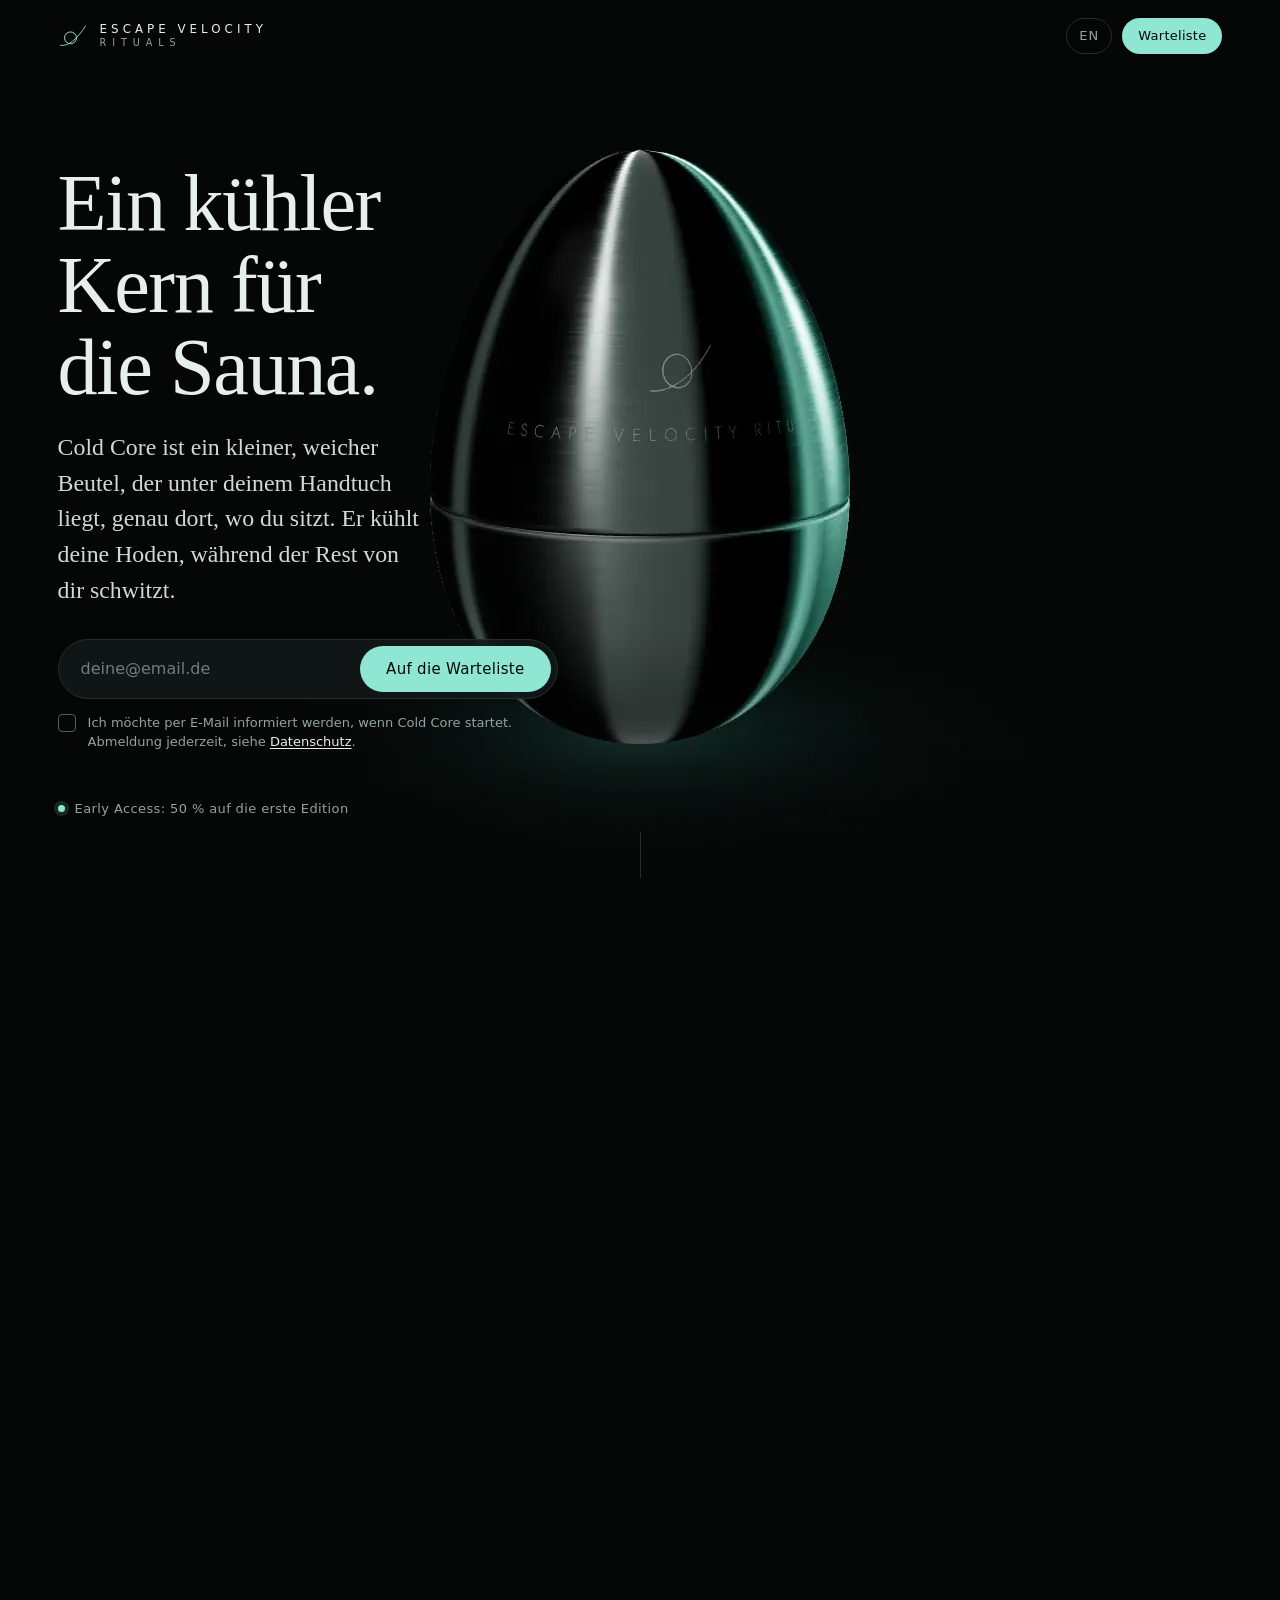
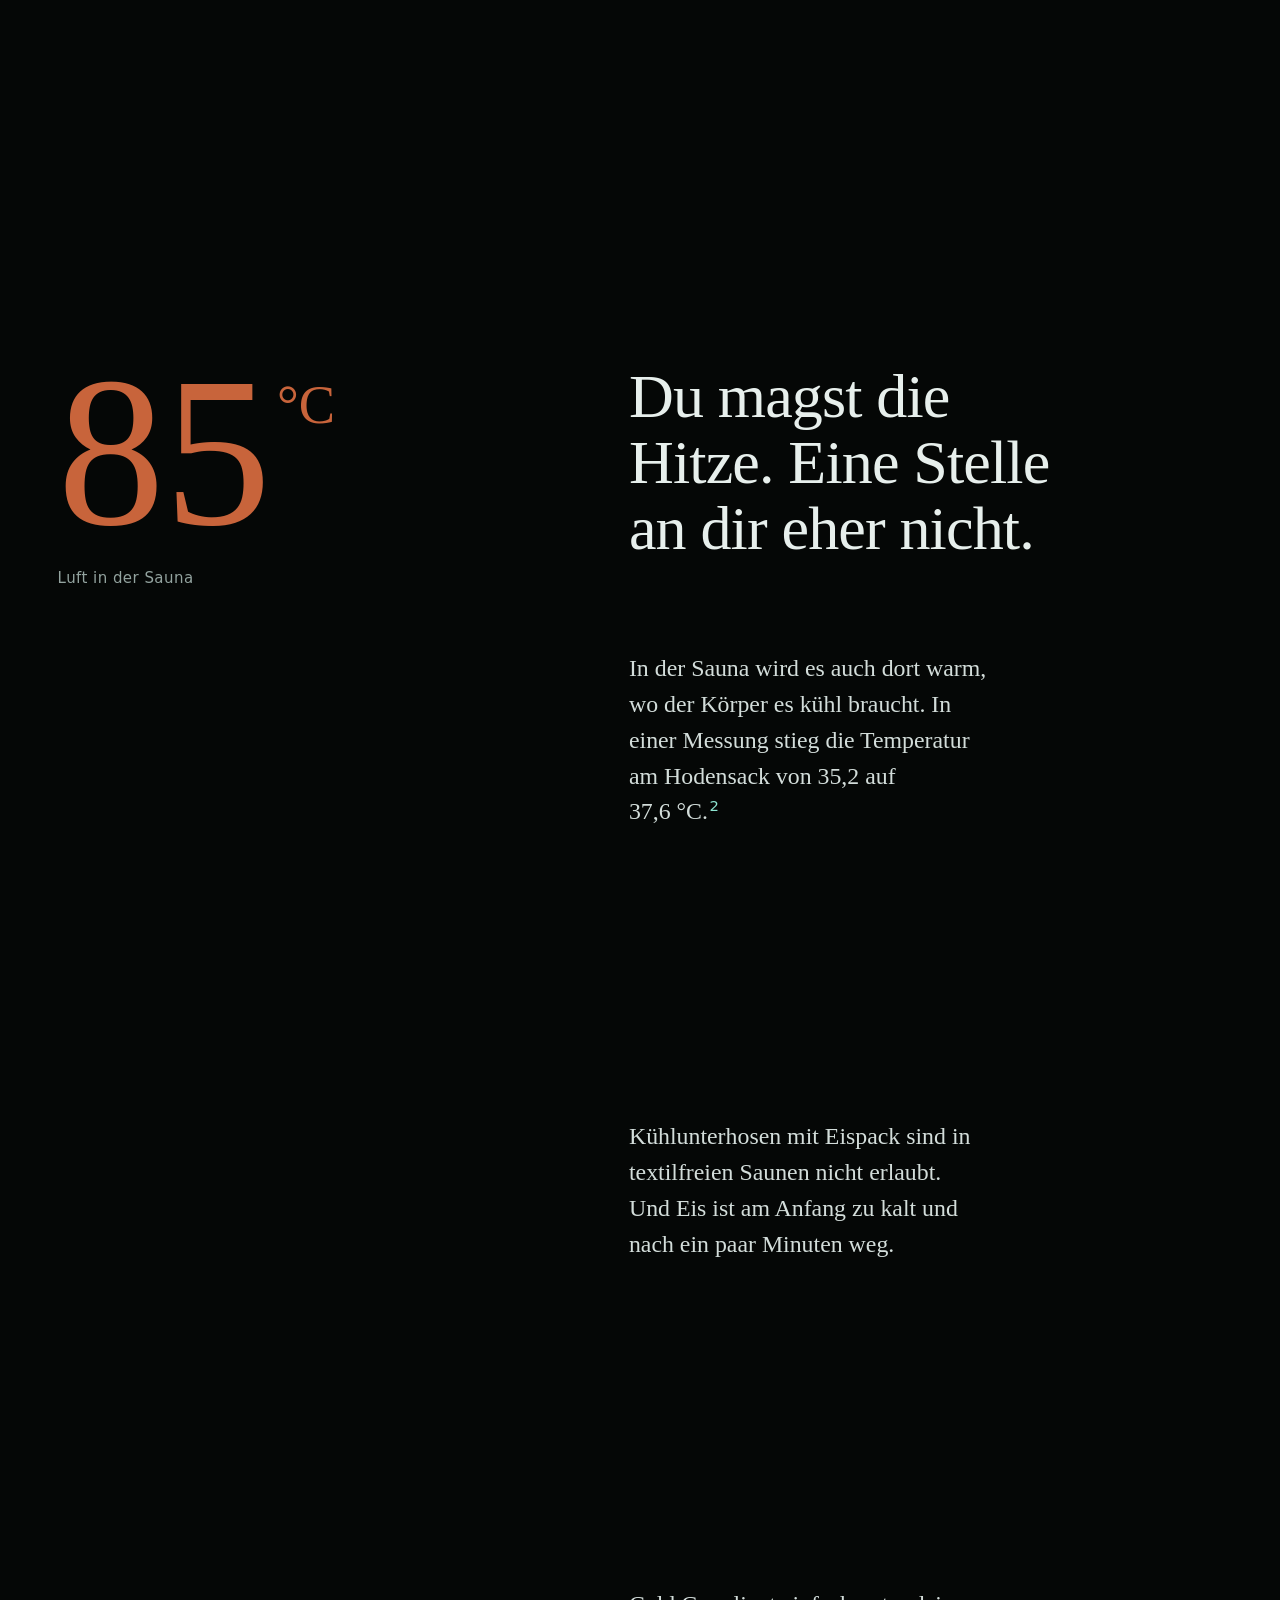
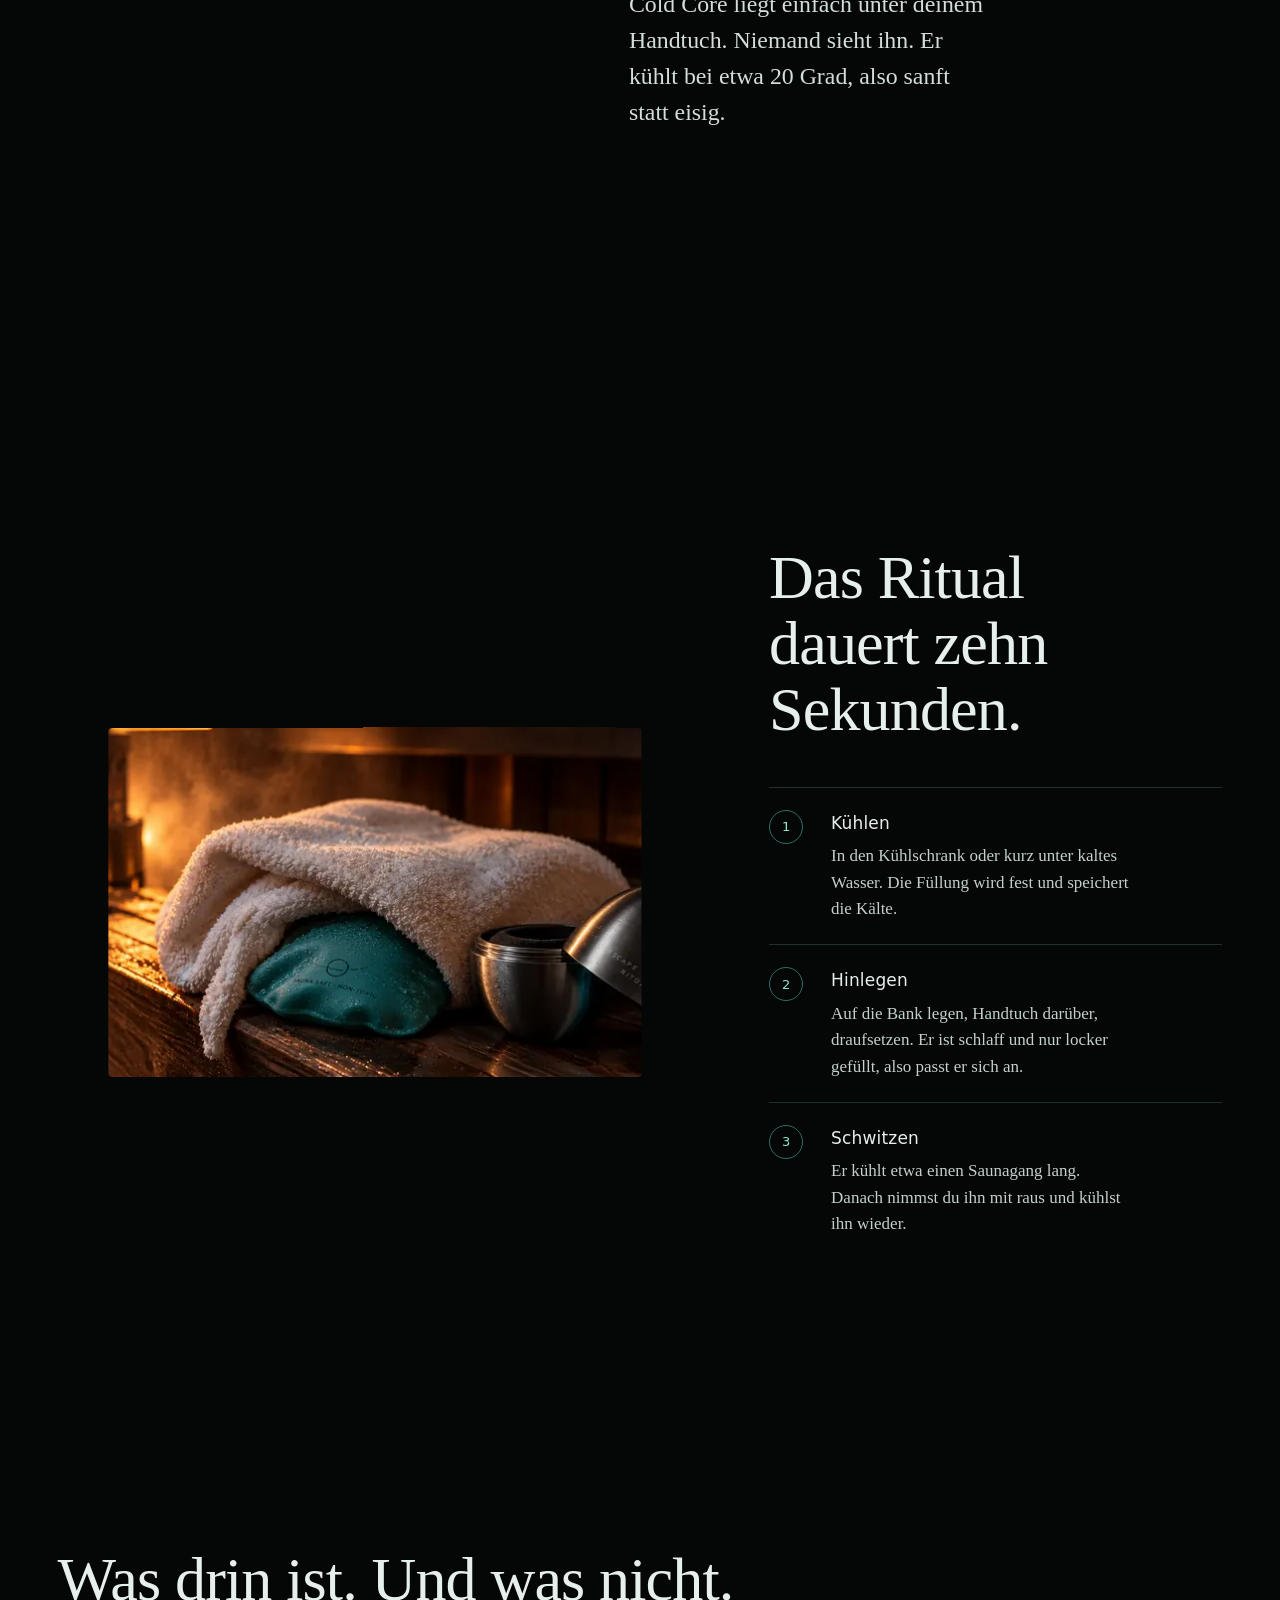
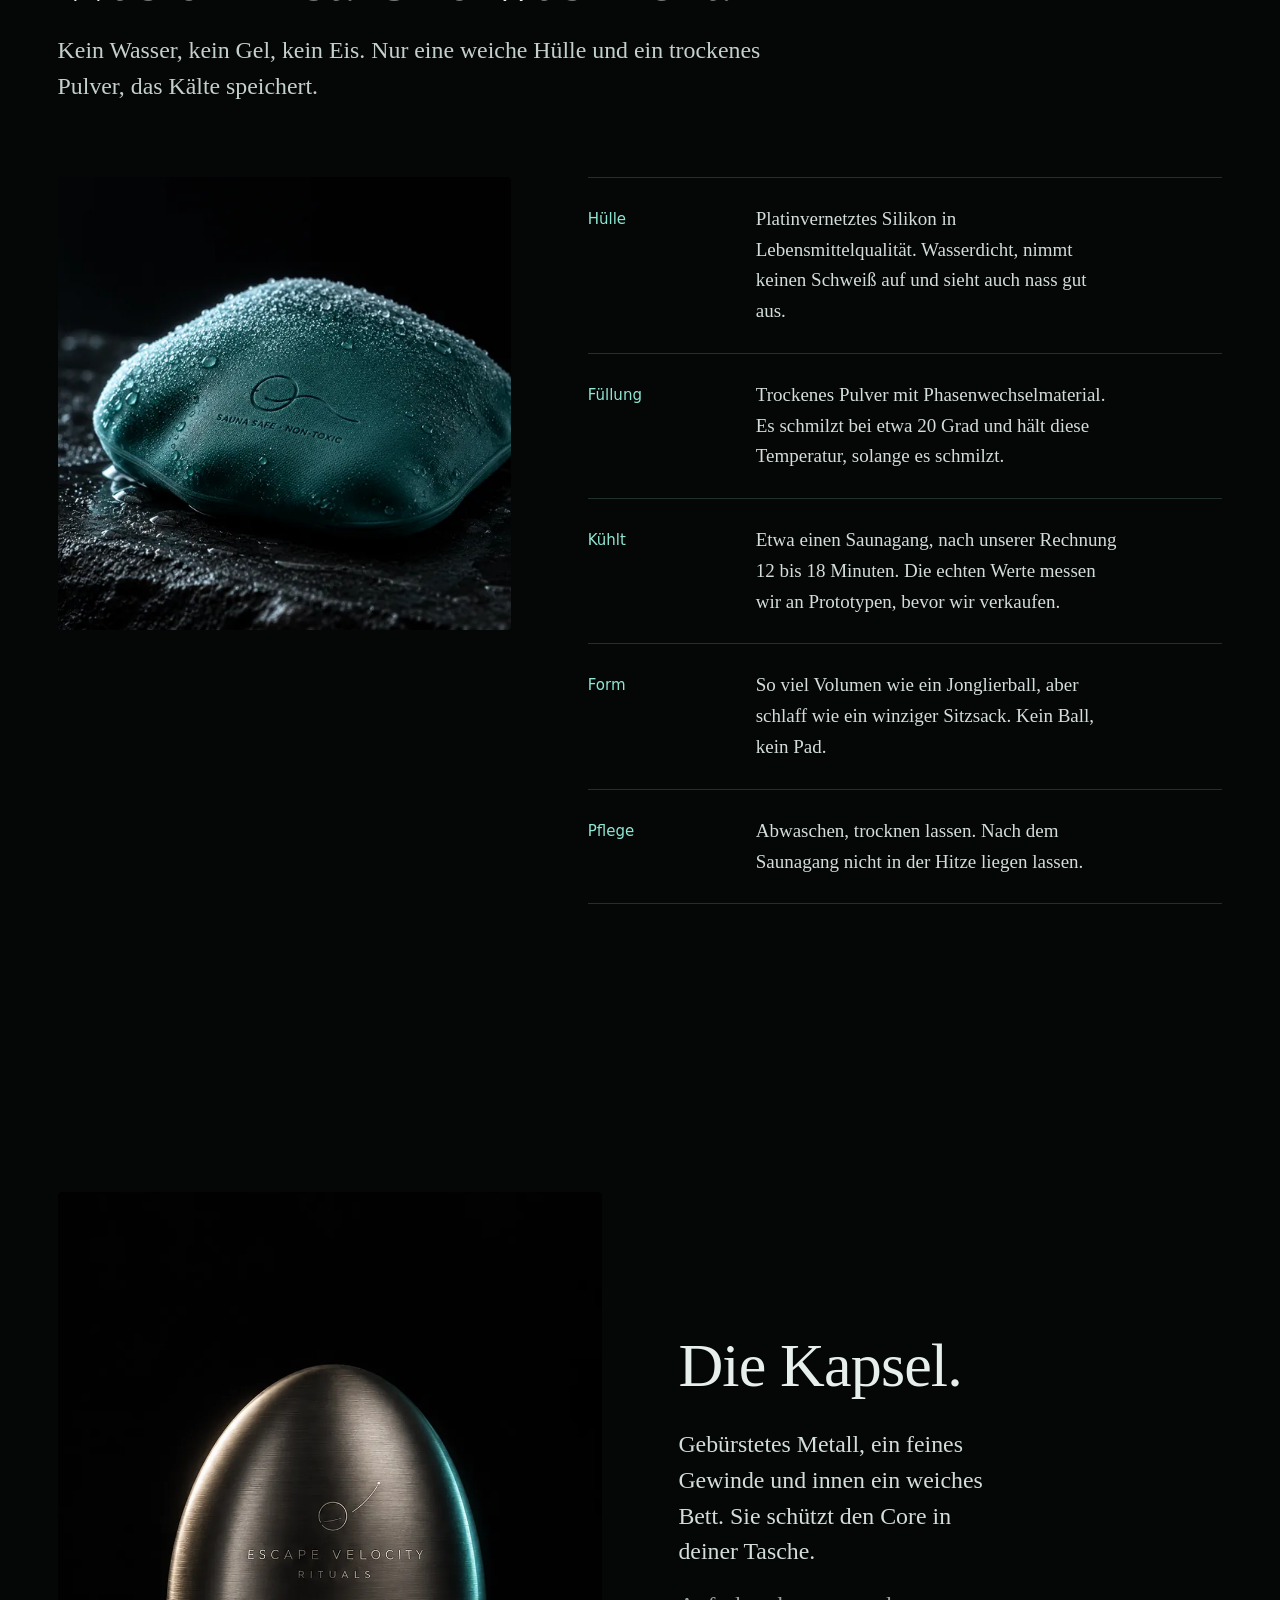
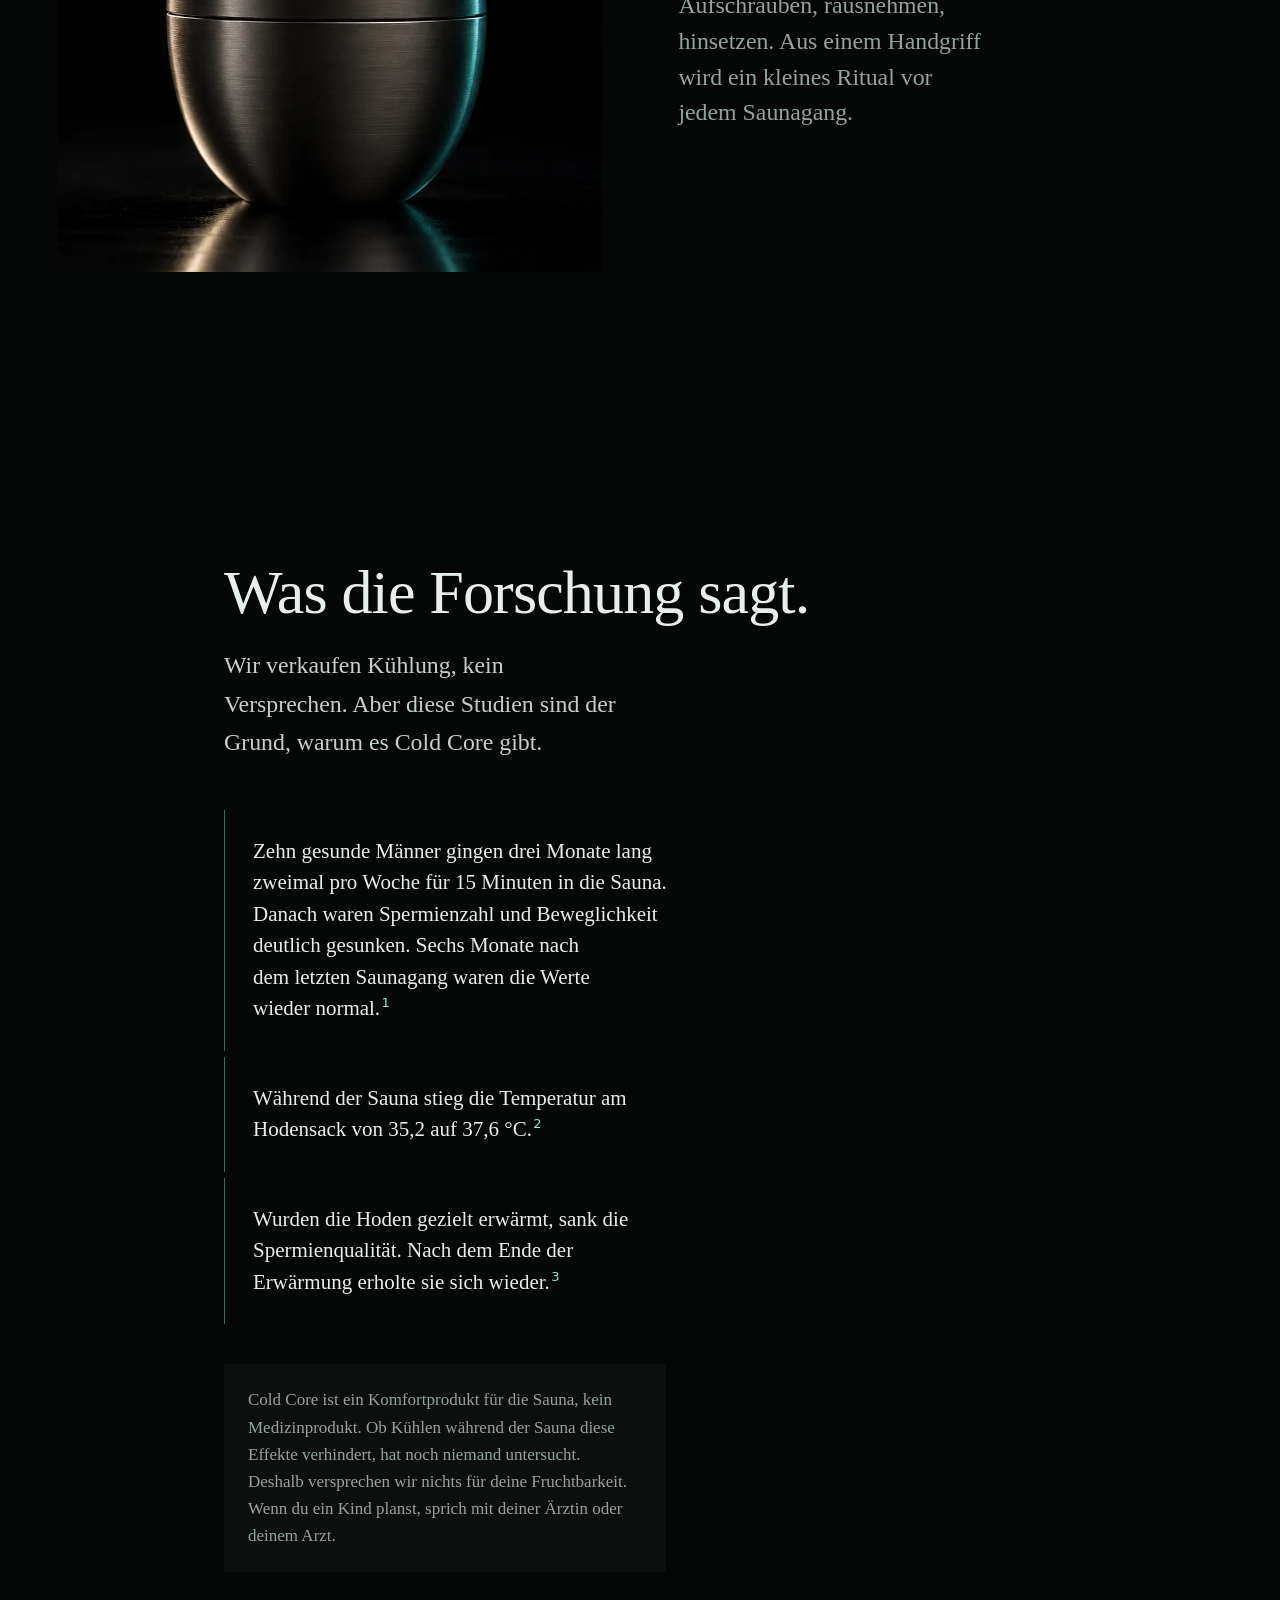
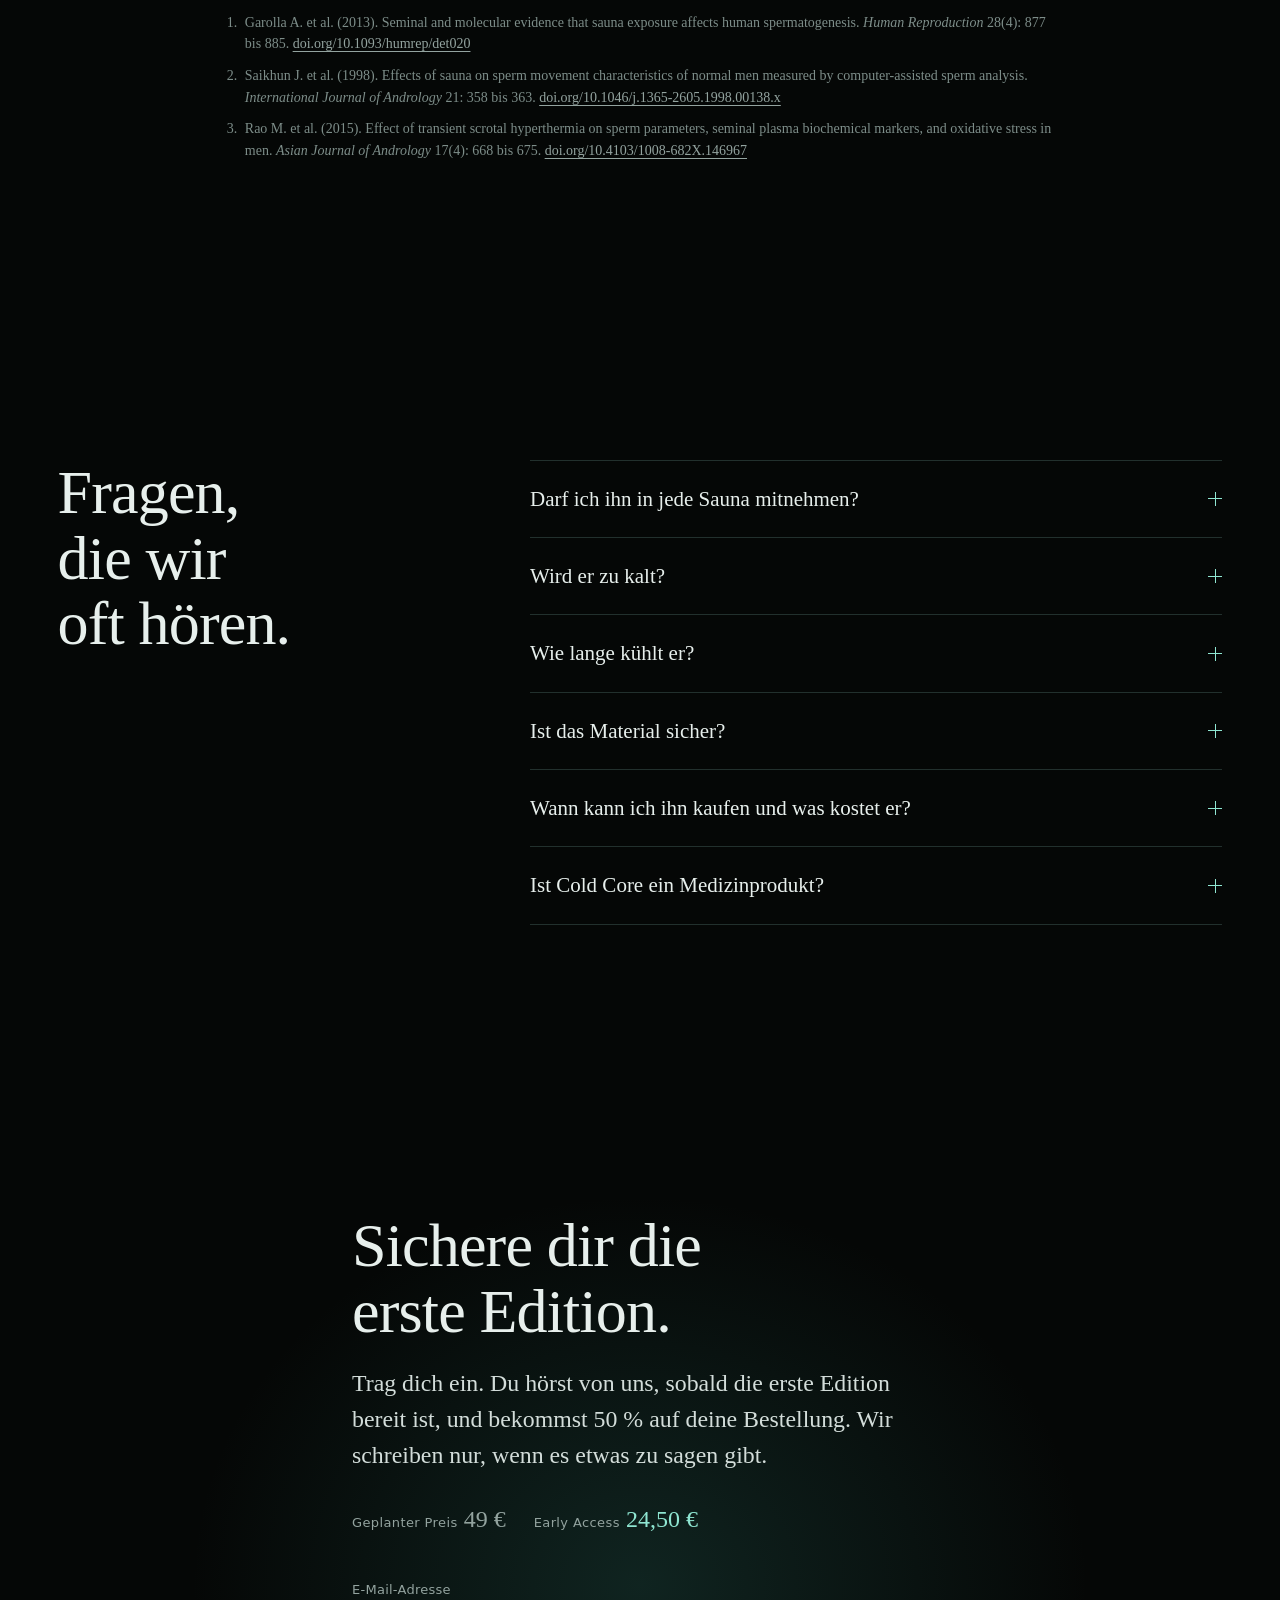
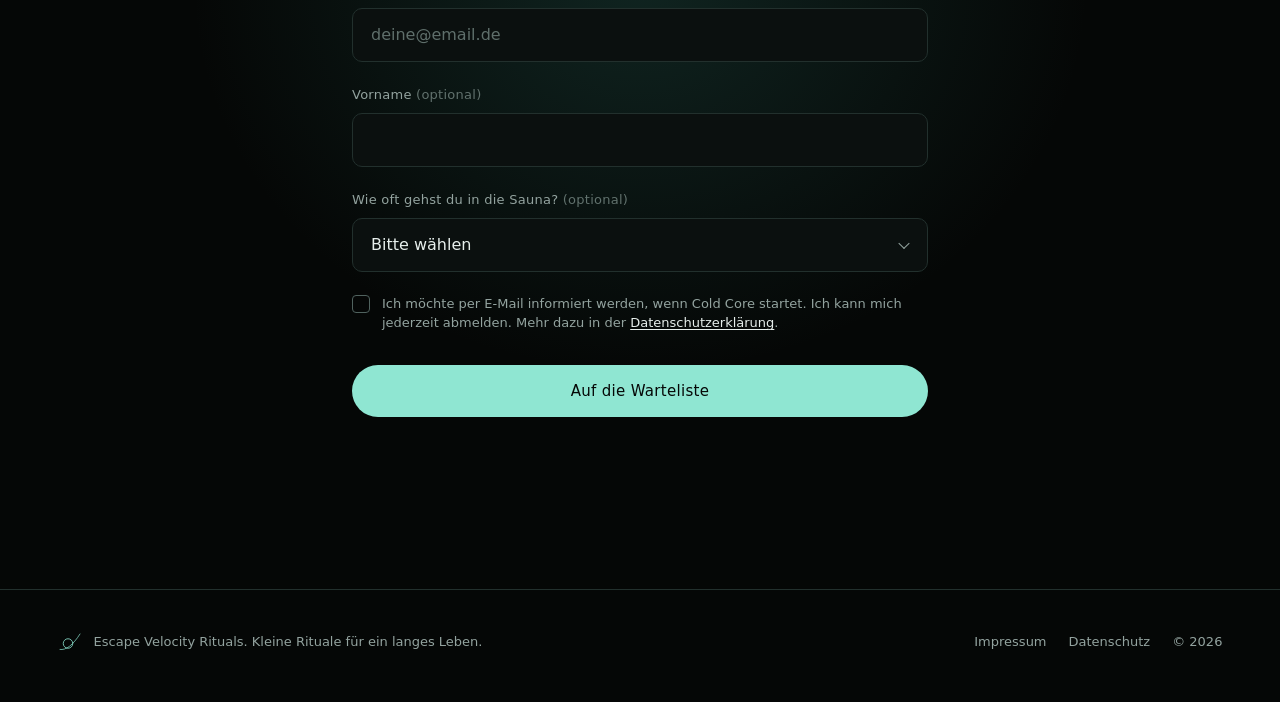
==== index.html @ 38548e24 "Launch waitlist site for Escape Velocity Rituals Co-Authored-By: Claude Opus 5.5 <noreply@anthropic." ====
<!doctype html>
<html lang="de">
<head>
<meta charset="utf-8">
<meta name="viewport" content="width=device-width, initial-scale=1, viewport-fit=cover">
<title>Escape Velocity Rituals · Cold Core: Kühlung für die Sauna</title>
<meta name="description" content="Cold Core ist ein kleiner, weicher Kühlbeutel, der in der Sauna unter deinem Handtuch liegt und deine Hoden kühlt. Trag dich in die Warteliste ein: 50 % auf die erste Edition.">
<meta name="theme-color" content="#050706">
<link rel="icon" href="favicon.svg" type="image/svg+xml">
<link rel="icon" href="favicon-32.png" sizes="32x32" type="image/png">
<link rel="apple-touch-icon" href="apple-touch-icon.png">
<meta property="og:type" content="website">
<meta property="og:title" content="Cold Core von Escape Velocity Rituals">
<meta property="og:description" content="Ein kühler Kern für die Sauna. Jetzt auf die Warteliste: 50 % auf die erste Edition.">
<meta property="og:url" content="https://caspar-baumeister.github.io/escape-velocity-rituals/">
<meta property="og:image" content="https://caspar-baumeister.github.io/escape-velocity-rituals/assets/img/og.jpg">
<link rel="canonical" href="https://caspar-baumeister.github.io/escape-velocity-rituals/">
<meta property="og:image:width" content="1200">
<meta property="og:image:height" content="630">
<meta name="twitter:card" content="summary_large_image">
<link rel="preload" href="fonts/newsreader-latin-opsz-normal.woff2" as="font" type="font/woff2" crossorigin>
<link rel="preload" href="fonts/jost-latin-wght-normal.woff2" as="font" type="font/woff2" crossorigin>
<link rel="preload" href="assets/frames/desktop/f_000.webp" as="image" media="(min-aspect-ratio: 1/1)">
<link rel="preload" href="assets/frames/mobile/f_000.webp" as="image" media="(max-aspect-ratio: 1/1)">
<link rel="stylesheet" href="css/style.css">
<script src="config.js"></script>
</head>
<body>
<a class="skip" href="#waitlist" data-i18n="skip">Zur Warteliste springen</a>

<header class="bar" id="bar">
  <a class="brand" href="#top" aria-label="Escape Velocity Rituals">
    <svg class="mark" viewBox="0 0 48 48" aria-hidden="true"><circle cx="20" cy="27" r="9.5" fill="none" stroke="currentColor" stroke-width="1.6"/><path d="M4 39 C 16 41, 30 30, 44 8" fill="none" stroke="currentColor" stroke-width="1.4" stroke-linecap="round"/></svg>
    <span class="wordmark"><span class="wm-1">Escape Velocity</span><span class="wm-2">Rituals</span></span>
  </a>
  <nav class="bar-actions">
    <button class="lang" id="lang" type="button" aria-label="Switch to English">EN</button>
    <a class="btn btn-small" href="#waitlist" data-i18n="nav_cta">Warteliste</a>
  </nav>
</header>

<main id="top">

  <!-- 1. Hero: the capsule opens as you scroll -->
  <section class="hero" id="hero" aria-labelledby="hero-title">
    <div class="hero-stage">
      <canvas class="seq" id="seq" aria-hidden="true"></canvas>
      <img class="seq-fallback" id="seq-fallback" src="assets/frames/desktop/f_000.webp" alt="" aria-hidden="true">
      <div class="seq-fade" aria-hidden="true"></div>

      <div class="hero-copy" id="hero-copy">
        <h1 id="hero-title" data-i18n="hero_title">Ein kühler Kern für die Sauna.</h1>
        <p class="lede lede-short" data-i18n="hero_lede_short">Ein weicher Kühlbeutel, der unter deinem Handtuch liegt und deine Hoden kühlt.</p>
        <p class="lede lede-long" data-i18n="hero_lede">Cold Core ist ein kleiner, weicher Beutel, der unter deinem Handtuch liegt, genau dort, wo du sitzt. Er kühlt deine Hoden, während der Rest von dir schwitzt.</p>

        <form class="wl wl-inline" data-source="hero" novalidate>
          <div class="wl-row">
            <label class="sr" for="hero-email" data-i18n="f_email">E-Mail-Adresse</label>
            <input id="hero-email" name="email" type="email" autocomplete="email" inputmode="email" required data-i18n-ph="f_email_ph" placeholder="deine@email.de">
            <button class="btn" type="submit" data-i18n="f_submit">Auf die Warteliste</button>
          </div>
          <label class="consent">
            <input type="checkbox" name="consent" required>
            <span data-i18n-html="f_consent_short">Ich möchte per E-Mail informiert werden, wenn Cold Core startet. Abmeldung jederzeit, siehe <a href="datenschutz.html">Datenschutz</a>.</span>
          </label>
          <input class="hp" type="checkbox" name="botcheck" tabindex="-1" autocomplete="off" aria-hidden="true">
          <p class="wl-msg" role="status" aria-live="polite"></p>
        </form>
        <p class="perk"><span class="perk-dot" aria-hidden="true"></span><span data-i18n="perk">Early Access: 50 % auf die erste Edition</span></p>
      </div>

      <p class="cap cap-1" data-i18n="cap_1">Aufschrauben.</p>
      <p class="cap cap-2" data-i18n="cap_2">Darin liegt er: weich, schlaff und kühl.</p>
      <p class="cap cap-3" data-i18n="cap_3">Ritual 01. Bald in der ersten Edition.</p>

      <div class="scroll-hint" aria-hidden="true"><span></span></div>
    </div>
  </section>

  <!-- 2. Heat vs cold -->
  <section class="heat" id="heat" aria-labelledby="heat-title">
    <div class="heat-grid">
      <div class="heat-sticky">
        <div class="temp" id="temp" aria-hidden="true"><span class="temp-num" id="temp-num">85</span><span class="temp-unit">°C</span></div>
        <p class="temp-label" id="temp-label" data-i18n="temp_air">Luft in der Sauna</p>
      </div>
      <div class="heat-text">
        <h2 id="heat-title" data-i18n="heat_title">Du magst die Hitze. Eine Stelle an dir eher nicht.</h2>
        <div class="heat-step">
          <p data-i18n-html="heat_1">In der Sauna wird es auch dort warm, wo der Körper es kühl braucht. In einer Messung stieg die Temperatur am Hodensack von 35,2 auf 37,6 °C.<sup><a href="#src-2">2</a></sup></p>
        </div>
        <div class="heat-step">
          <p data-i18n="heat_2">Kühlunterhosen mit Eispack sind in textilfreien Saunen nicht erlaubt. Und Eis ist am Anfang zu kalt und nach ein paar Minuten weg.</p>
        </div>
        <div class="heat-step">
          <p data-i18n="heat_3">Cold Core liegt einfach unter deinem Handtuch. Niemand sieht ihn. Er kühlt bei etwa 20 Grad, also sanft statt eisig.</p>
        </div>
      </div>
    </div>
  </section>

  <!-- 3. The ritual: a real sequence, so it is numbered -->
  <section class="ritual" id="ritual" aria-labelledby="ritual-title">
    <figure class="ritual-media reveal-clip">
      <img src="assets/img/ritual.webp" srcset="assets/img/ritual-sm.webp 800w, assets/img/ritual.webp 1600w" sizes="(max-width: 860px) 100vw, 55vw" alt="" data-i18n-alt="alt_ritual" loading="lazy" decoding="async" width="1600" height="1000">
    </figure>
    <div class="ritual-text">
      <h2 id="ritual-title" data-i18n="ritual_title">Das Ritual dauert zehn Sekunden.</h2>
      <ol class="steps">
        <li>
          <h3 data-i18n="s1_t">Kühlen</h3>
          <p data-i18n="s1_p">In den Kühlschrank oder kurz unter kaltes Wasser. Die Füllung wird fest und speichert die Kälte.</p>
        </li>
        <li>
          <h3 data-i18n="s2_t">Hinlegen</h3>
          <p data-i18n="s2_p">Auf die Bank legen, Handtuch darüber, draufsetzen. Er ist schlaff und nur locker gefüllt, also passt er sich an.</p>
        </li>
        <li>
          <h3 data-i18n="s3_t">Schwitzen</h3>
          <p data-i18n="s3_p">Er kühlt etwa einen Saunagang lang. Danach nimmst du ihn mit raus und kühlst ihn wieder.</p>
        </li>
      </ol>
    </div>
  </section>

  <!-- 4. What is inside -->
  <section class="inside" id="inside" aria-labelledby="inside-title">
    <div class="inside-head">
      <h2 id="inside-title" data-i18n="inside_title">Was drin ist. Und was nicht.</h2>
      <p class="inside-intro" data-i18n="inside_intro">Kein Wasser, kein Gel, kein Eis. Nur eine weiche Hülle und ein trockenes Pulver, das Kälte speichert.</p>
    </div>
    <div class="inside-grid">
      <figure class="inside-media">
        <img src="assets/img/core.webp" srcset="assets/img/core-sm.webp 600w, assets/img/core.webp 1200w" sizes="(max-width: 860px) 100vw, 40vw" alt="" data-i18n-alt="alt_core" loading="lazy" decoding="async" width="1200" height="1200">
      </figure>
      <dl class="specs">
        <div><dt data-i18n="sp_shell_t">Hülle</dt><dd data-i18n="sp_shell">Platinvernetztes Silikon in Lebensmittelqualität. Wasserdicht, nimmt keinen Schweiß auf und sieht auch nass gut aus.</dd></div>
        <div><dt data-i18n="sp_fill_t">Füllung</dt><dd data-i18n="sp_fill">Trockenes Pulver mit Phasenwechselmaterial. Es schmilzt bei etwa 20 Grad und hält diese Temperatur, solange es schmilzt.</dd></div>
        <div><dt data-i18n="sp_time_t">Kühlt</dt><dd data-i18n="sp_time">Etwa einen Saunagang, nach unserer Rechnung 12 bis 18 Minuten. Die echten Werte messen wir an Prototypen, bevor wir verkaufen.</dd></div>
        <div><dt data-i18n="sp_size_t">Form</dt><dd data-i18n="sp_size">So viel Volumen wie ein Jonglierball, aber schlaff wie ein winziger Sitzsack. Kein Ball, kein Pad.</dd></div>
        <div><dt data-i18n="sp_care_t">Pflege</dt><dd data-i18n="sp_care">Abwaschen, trocknen lassen. Nach dem Saunagang nicht in der Hitze liegen lassen.</dd></div>
      </dl>
    </div>
  </section>

  <!-- 5. The capsule -->
  <section class="capsule" id="capsule" aria-labelledby="capsule-title">
    <div class="capsule-media">
      <img class="parallax" src="assets/img/capsule-closed.webp" srcset="assets/img/capsule-closed-sm.webp 600w, assets/img/capsule-closed.webp 1200w" sizes="(max-width: 860px) 100vw, 50vw" alt="" data-i18n-alt="alt_capsule" loading="lazy" decoding="async" width="1200" height="1500">
    </div>
    <div class="capsule-text">
      <h2 id="capsule-title" data-i18n="capsule_title">Die Kapsel.</h2>
      <p data-i18n="capsule_p1">Gebürstetes Metall, ein feines Gewinde und innen ein weiches Bett. Sie schützt den Core in deiner Tasche.</p>
      <p data-i18n="capsule_p2">Aufschrauben, rausnehmen, hinsetzen. Aus einem Handgriff wird ein kleines Ritual vor jedem Saunagang.</p>
    </div>
  </section>

  <!-- 6. Science, carefully -->
  <section class="science" id="science" aria-labelledby="science-title">
    <h2 id="science-title" data-i18n="sci_title">Was die Forschung sagt.</h2>
    <p class="science-intro" data-i18n="sci_intro">Wir verkaufen Kühlung, kein Versprechen. Aber diese Studien sind der Grund, warum es Cold Core gibt.</p>
    <ol class="findings">
      <li>
        <p data-i18n-html="sci_1">Zehn gesunde Männer gingen drei Monate lang zweimal pro Woche für 15 Minuten in die Sauna. Danach waren Spermienzahl und Beweglichkeit deutlich gesunken. Sechs Monate nach dem letzten Saunagang waren die Werte wieder normal.<sup><a href="#src-1">1</a></sup></p>
      </li>
      <li>
        <p data-i18n-html="sci_2">Während der Sauna stieg die Temperatur am Hodensack von 35,2 auf 37,6 °C.<sup><a href="#src-2">2</a></sup></p>
      </li>
      <li>
        <p data-i18n-html="sci_3">Wurden die Hoden gezielt erwärmt, sank die Spermienqualität. Nach dem Ende der Erwärmung erholte sie sich wieder.<sup><a href="#src-3">3</a></sup></p>
      </li>
    </ol>
    <p class="disclaimer" data-i18n="sci_disclaimer">Cold Core ist ein Komfortprodukt für die Sauna, kein Medizinprodukt. Ob Kühlen während der Sauna diese Effekte verhindert, hat noch niemand untersucht. Deshalb versprechen wir nichts für deine Fruchtbarkeit. Wenn du ein Kind planst, sprich mit deiner Ärztin oder deinem Arzt.</p>
    <ol class="sources">
      <li id="src-1">Garolla A. et al. (2013). Seminal and molecular evidence that sauna exposure affects human spermatogenesis. <i>Human Reproduction</i> 28(4): 877 bis 885. <a href="https://doi.org/10.1093/humrep/det020" rel="noopener" target="_blank">doi.org/10.1093/humrep/det020</a></li>
      <li id="src-2">Saikhun J. et al. (1998). Effects of sauna on sperm movement characteristics of normal men measured by computer-assisted sperm analysis. <i>International Journal of Andrology</i> 21: 358 bis 363. <a href="https://doi.org/10.1046/j.1365-2605.1998.00138.x" rel="noopener" target="_blank">doi.org/10.1046/j.1365-2605.1998.00138.x</a></li>
      <li id="src-3">Rao M. et al. (2015). Effect of transient scrotal hyperthermia on sperm parameters, seminal plasma biochemical markers, and oxidative stress in men. <i>Asian Journal of Andrology</i> 17(4): 668 bis 675. <a href="https://doi.org/10.4103/1008-682X.146967" rel="noopener" target="_blank">doi.org/10.4103/1008-682X.146967</a></li>
    </ol>
  </section>

  <!-- 7. FAQ -->
  <section class="faq" id="faq" aria-labelledby="faq-title">
    <h2 id="faq-title" data-i18n="faq_title">Fragen, die wir oft hören.</h2>
    <div class="faq-list">
      <details><summary data-i18n="q1">Darf ich ihn in jede Sauna mitnehmen?</summary><p data-i18n="a1">Er liegt unter deinem Handtuch, und ein Handtuch ist überall Pflicht. Manche Hausordnungen verbieten aber mitgebrachte Gegenstände. Frag im Zweifel kurz nach. In deiner eigenen Sauna gibt es keine Regeln.</p></details>
      <details><summary data-i18n="q2">Wird er zu kalt?</summary><p data-i18n="a2">Nein. Er kühlt bei etwa 20 Grad, nicht bei null. Kein Eis, kein Kälteschock, kein Kondenswasser.</p></details>
      <details><summary data-i18n="q3">Wie lange kühlt er?</summary><p data-i18n="a3">Etwa einen Saunagang. Danach kurz unter kaltes Wasser oder in den Kühlschrank, dann ist er wieder bereit.</p></details>
      <details><summary data-i18n="q4">Ist das Material sicher?</summary><p data-i18n="a4">Die Hülle ist aus Silikon in Lebensmittelqualität, die Füllung ist ein trockenes, auslaufsicheres Pulver. Prüfberichte und Datenblätter veröffentlichen wir vor dem Verkauf.</p></details>
      <details><summary data-i18n="q5">Wann kann ich ihn kaufen und was kostet er?</summary><p data-i18n="a5">Wir entwickeln gerade die erste Edition. Geplant sind 49 €. Wer auf der Warteliste steht, erfährt zuerst vom Start und bekommt 50 % auf die erste Edition.</p></details>
      <details><summary data-i18n="q6">Ist Cold Core ein Medizinprodukt?</summary><p data-i18n="a6">Nein. Cold Core ist ein Komfortprodukt für die Sauna. Er kühlt, er behandelt nichts.</p></details>
    </div>
  </section>

  <!-- 8. Waitlist -->
  <section class="join" id="waitlist" aria-labelledby="join-title">
    <div class="join-inner">
      <h2 id="join-title" data-i18n="join_title">Sichere dir die erste Edition.</h2>
      <p class="join-lede" data-i18n="join_lede">Trag dich ein. Du hörst von uns, sobald die erste Edition bereit ist, und bekommst 50 % auf deine Bestellung. Wir schreiben nur, wenn es etwas zu sagen gibt.</p>
      <p class="price" data-i18n-html="price_line"><span class="pg"><span class="pl">Geplanter Preis</span> <span class="pv">49&nbsp;€</span></span> <span class="pg"><span class="pl">Early Access</span> <span class="pv pv-new">24,50&nbsp;€</span></span></p>

      <form class="wl wl-full" data-source="waitlist" novalidate>
        <div class="field">
          <label for="w-email" data-i18n="f_email">E-Mail-Adresse</label>
          <input id="w-email" name="email" type="email" autocomplete="email" inputmode="email" required data-i18n-ph="f_email_ph" placeholder="deine@email.de">
        </div>
        <div class="field">
          <label for="w-name"><span data-i18n="f_name">Vorname</span> <span class="opt" data-i18n="f_optional">(optional)</span></label>
          <input id="w-name" name="name" type="text" autocomplete="given-name">
        </div>
        <div class="field">
          <label for="w-sauna"><span data-i18n="f_sauna">Wie oft gehst du in die Sauna?</span> <span class="opt" data-i18n="f_optional">(optional)</span></label>
          <div class="select">
            <select id="w-sauna" name="sauna">
              <option value="" data-i18n="o0">Bitte wählen</option>
              <option value="mehrmals pro Woche" data-i18n="o1">Mehrmals pro Woche</option>
              <option value="einmal pro Woche" data-i18n="o2">Einmal pro Woche</option>
              <option value="ein paar Mal im Monat" data-i18n="o3">Ein paar Mal im Monat</option>
              <option value="seltener" data-i18n="o4">Seltener</option>
              <option value="eigene Sauna" data-i18n="o5">Ich habe eine eigene Sauna</option>
            </select>
          </div>
        </div>
        <label class="consent">
          <input type="checkbox" name="consent" required>
          <span data-i18n-html="f_consent">Ich möchte per E-Mail informiert werden, wenn Cold Core startet. Ich kann mich jederzeit abmelden. Mehr dazu in der <a href="datenschutz.html">Datenschutzerklärung</a>.</span>
        </label>
        <input class="hp" type="checkbox" name="botcheck" tabindex="-1" autocomplete="off" aria-hidden="true">
        <button class="btn btn-wide" type="submit" data-i18n="f_submit">Auf die Warteliste</button>
        <p class="wl-msg" role="status" aria-live="polite"></p>
      </form>
    </div>
  </section>
</main>

<footer class="foot">
  <div class="foot-brand">
    <svg class="mark" viewBox="0 0 48 48" aria-hidden="true"><circle cx="20" cy="27" r="9.5" fill="none" stroke="currentColor" stroke-width="1.6"/><path d="M4 39 C 16 41, 30 30, 44 8" fill="none" stroke="currentColor" stroke-width="1.4" stroke-linecap="round"/></svg>
    <p data-i18n="foot_line">Escape Velocity Rituals. Kleine Rituale für ein langes Leben.</p>
  </div>
  <nav class="foot-links">
    <a href="impressum.html" data-i18n="imprint">Impressum</a>
    <a href="datenschutz.html" data-i18n="privacy">Datenschutz</a>
    <span>© 2026</span>
  </nav>
</footer>

<script src="vendor/gsap.min.js" defer></script>
<script src="vendor/ScrollTrigger.min.js" defer></script>
<script src="vendor/lenis.min.js" defer></script>
<script src="js/i18n.js" defer></script>
<script src="js/main.js" defer></script>
</body>
</html>
---- css/style.css ----
/* Escape Velocity Rituals: waitlist page */

@font-face {
  font-family: "Newsreader";
  src: url("../fonts/newsreader-latin-opsz-normal.woff2") format("woff2-variations"), url("../fonts/newsreader-latin-opsz-normal.woff2") format("woff2");
  font-weight: 200 800; font-style: normal; font-display: swap;
}
@font-face {
  font-family: "Newsreader";
  src: url("../fonts/newsreader-latin-opsz-italic.woff2") format("woff2-variations"), url("../fonts/newsreader-latin-opsz-italic.woff2") format("woff2");
  font-weight: 200 800; font-style: italic; font-display: swap;
}
@font-face {
  font-family: "Jost";
  src: url("../fonts/jost-latin-wght-normal.woff2") format("woff2-variations"), url("../fonts/jost-latin-wght-normal.woff2") format("woff2");
  font-weight: 100 900; font-style: normal; font-display: swap;
}

:root {
  --void: #050706;
  --carbon: #0b100f;
  --graphite: #141b1a;
  --line: #22302d;
  --frost: #e7efec;
  --mist: #93a39f;
  --glacier: #8fe6d2;
  --deep-glacier: #2b6f64;
  --ember: #c8643b;

  --serif: "Newsreader", "Iowan Old Style", Georgia, serif;
  --ui: "Jost", "Futura", "Avenir Next", system-ui, sans-serif;

  --gutter: clamp(20px, 4.5vw, 72px);
  --maxw: 1320px;
  --bar-h: 72px;

  /* type scale, ratio 1.333 from a 19px body */
  --t-small: 0.8125rem;
  --t-ui: 0.9375rem;
  --t-body: 1.1875rem;
  --t-lead: clamp(1.25rem, 1.05rem + 0.55vw, 1.5rem);
  --t-h3: 1.5rem;
  --t-h2: clamp(2.25rem, 1.4rem + 3.1vw, 4.2rem);
  --t-h1: clamp(2.6rem, 1.5rem + 4.4vw, 5.6rem);
  color-scheme: dark;
}

*, *::before, *::after { box-sizing: border-box; }
html { -webkit-text-size-adjust: 100%; text-size-adjust: 100%; }
html.lenis, html.lenis body { height: auto; }
.lenis.lenis-smooth { scroll-behavior: auto !important; }
.lenis.lenis-stopped { overflow: hidden; }

body {
  margin: 0;
  background: var(--void);
  color: var(--frost);
  font-family: var(--serif);
  font-size: var(--t-body);
  line-height: 1.62;
  font-optical-sizing: auto;
  font-weight: 380;
  -webkit-font-smoothing: antialiased;
  -moz-osx-font-smoothing: grayscale;
  text-rendering: optimizeLegibility;
  overflow-x: hidden;
}
img { display: block; max-width: 100%; height: auto; }
a { color: inherit; text-decoration-thickness: 1px; text-underline-offset: 0.18em; }
a:hover { color: var(--glacier); }
:focus-visible { outline: 2px solid var(--glacier); outline-offset: 3px; border-radius: 2px; }
::selection { background: var(--deep-glacier); color: var(--frost); }

h1, h2, h3 { margin: 0; font-weight: 300; font-optical-sizing: auto; text-wrap: balance; }
h1 { font-size: var(--t-h1); line-height: 1.02; letter-spacing: -0.018em; }
h2 { font-size: var(--t-h2); line-height: 1.06; letter-spacing: -0.014em; }
h3 { font-family: var(--ui); font-weight: 450; font-size: 1.0625rem; letter-spacing: 0.01em; }
p { margin: 0; text-wrap: pretty; }
sup { font-family: var(--ui); font-size: 0.62em; line-height: 0; margin-left: 0.1em; }
sup a { text-decoration: none; color: var(--glacier); }

.sr { position: absolute !important; width: 1px; height: 1px; overflow: hidden; clip: rect(0 0 0 0); white-space: nowrap; }
.skip { position: fixed; left: 12px; top: -60px; z-index: 100; background: var(--glacier); color: var(--void); font-family: var(--ui); padding: 10px 16px; border-radius: 999px; text-decoration: none; }
.skip:focus { top: 12px; }

/* ---------- top bar ---------- */
.bar {
  position: fixed; inset: 0 0 auto 0; z-index: 50;
  height: var(--bar-h);
  display: flex; align-items: center; justify-content: space-between;
  padding: 0 var(--gutter);
  transition: background-color .5s ease, border-color .5s ease, backdrop-filter .5s ease;
  border-bottom: 1px solid transparent;
}
.bar.solid { background: rgba(5, 7, 6, 0.74); -webkit-backdrop-filter: blur(14px); backdrop-filter: blur(14px); border-color: rgba(34, 48, 45, 0.6); }
.brand { display: flex; align-items: center; gap: 12px; text-decoration: none; color: var(--frost); }
.brand:hover { color: var(--frost); }
.mark { width: 30px; height: 30px; color: var(--glacier); flex: none; }
.wordmark { display: flex; flex-direction: column; font-family: var(--ui); text-transform: uppercase; line-height: 1.15; }
.wm-1 { font-size: 0.74rem; letter-spacing: 0.34em; font-weight: 400; }
.wm-2 { font-size: 0.6rem; letter-spacing: 0.62em; font-weight: 300; color: var(--mist); }
.bar-actions { display: flex; align-items: center; gap: 10px; }
.lang {
  font-family: var(--ui); font-size: var(--t-small); letter-spacing: 0.08em;
  color: var(--mist); background: none; border: 1px solid var(--line); border-radius: 999px;
  height: 36px; min-width: 44px; padding: 0 12px; cursor: pointer;
}
.lang:hover { color: var(--frost); border-color: var(--mist); }

/* ---------- buttons ---------- */
.btn {
  display: inline-flex; align-items: center; justify-content: center;
  font-family: var(--ui); font-weight: 500; font-size: var(--t-ui); letter-spacing: 0.02em;
  color: var(--void); background: var(--glacier);
  border: 0; border-radius: 999px; height: 52px; padding: 0 26px;
  text-decoration: none; cursor: pointer; white-space: nowrap;
  transition: background-color .25s ease, transform .25s ease;
}
.btn:hover { background: #b4f1e3; color: var(--void); }
.btn:active { transform: scale(0.98); }
.btn[disabled] { opacity: .6; cursor: progress; }
.btn-small { height: 36px; padding: 0 16px; font-size: var(--t-small); }
.btn-wide { width: 100%; margin-top: 8px; }

/* ---------- hero ---------- */
.hero { position: relative; height: 100vh; height: 100svh; }
.hero-stage { position: relative; height: 100vh; height: 100svh; overflow: hidden; background: var(--void); }
.seq, .seq-fallback { position: absolute; inset: 0; width: 100%; height: 100%; }
.seq-fallback { object-fit: cover; opacity: 0; }
.no-canvas .seq-fallback { opacity: 1; }
.seq-fade {
  position: absolute; inset: 0; pointer-events: none;
  background:
    radial-gradient(120% 90% at 50% 46%, rgba(5,7,6,0) 52%, rgba(5,7,6,0.85) 88%, var(--void) 100%),
    linear-gradient(90deg, rgba(5,7,6,0.88) 0%, rgba(5,7,6,0.45) 28%, rgba(5,7,6,0) 46%),
    linear-gradient(0deg, rgba(5,7,6,0.9) 0%, rgba(5,7,6,0) 30%);
}
.hero-copy {
  position: absolute; left: var(--gutter); bottom: clamp(36px, 9vh, 96px);
  width: min(500px, calc(100% - 2 * var(--gutter)));
  z-index: 2;
}
.hero-copy h1 { margin-bottom: 22px; max-width: 11ch; }
.lede-short { display: none; }
.lede { font-size: var(--t-lead); line-height: 1.5; color: #cfdad6; max-width: 32ch; margin-bottom: 30px; }
.perk { display: flex; align-items: center; gap: 10px; margin-top: 18px; font-family: var(--ui); font-size: var(--t-small); letter-spacing: 0.03em; color: var(--mist); }
.perk-dot { width: 7px; height: 7px; border-radius: 50%; background: var(--glacier); box-shadow: 0 0 0 4px rgba(143,230,210,0.14); }

.cap {
  position: absolute; z-index: 2; right: var(--gutter); bottom: clamp(48px, 12vh, 120px);
  max-width: 18ch; text-align: right;
  font-size: clamp(1.6rem, 1.1rem + 1.6vw, 2.6rem); line-height: 1.12; font-weight: 300; letter-spacing: -0.01em;
  opacity: 0; visibility: hidden;
}
.scroll-hint { position: absolute; left: 50%; bottom: 22px; width: 1px; height: 46px; background: rgba(147,163,159,0.25); overflow: hidden; z-index: 2; }
.scroll-hint span { position: absolute; left: 0; top: -40%; width: 1px; height: 40%; background: var(--glacier); animation: hint 2.4s cubic-bezier(.6,0,.2,1) infinite; }
@keyframes hint { to { top: 110%; } }

/* ---------- inline waitlist form ---------- */
.wl-row { display: flex; gap: 8px; padding: 6px; border-radius: 999px; background: rgba(20,27,26,0.78); border: 1px solid var(--line); -webkit-backdrop-filter: blur(10px); backdrop-filter: blur(10px); }
.wl-row:focus-within { border-color: var(--deep-glacier); }
.wl-row input {
  flex: 1; min-width: 0; background: transparent; border: 0; outline: 0;
  color: var(--frost); font-family: var(--ui); font-size: 1rem; padding: 0 16px;
}
.wl-row input::placeholder { color: #6f7f7b; }
.wl-row .btn { height: 46px; }
.consent { display: flex; gap: 12px; align-items: flex-start; margin-top: 14px; font-family: var(--ui); font-size: var(--t-small); line-height: 1.5; color: var(--mist); cursor: pointer; }
.consent input { appearance: none; -webkit-appearance: none; flex: none; width: 18px; height: 18px; margin: 1px 0 0; border: 1px solid #50625e; border-radius: 4px; background: transparent; cursor: pointer; display: grid; place-content: center; }
.consent input::after { content: ""; width: 10px; height: 6px; border: 2px solid var(--void); border-top: 0; border-right: 0; transform: rotate(-45deg) translate(1px, -1px); opacity: 0; }
.consent input:checked { background: var(--glacier); border-color: var(--glacier); }
.consent input:checked::after { opacity: 1; }
.consent a { color: var(--frost); }
.hp { position: absolute; left: -9999px; opacity: 0; pointer-events: none; }
.wl-msg { min-height: 1.4em; margin-top: 10px; font-family: var(--ui); font-size: var(--t-small); color: var(--mist); }
.wl-msg.is-error { color: #f0a383; }
.wl.done .wl-row, .wl.done .consent, .wl.done .field, .wl.done .btn-wide { display: none; }
.wl.done .wl-msg { font-family: var(--serif); font-size: var(--t-lead); color: var(--glacier); line-height: 1.4; margin-top: 0; }

/* ---------- section rhythm ---------- */
main > section:not(.hero) { padding: clamp(96px, 16vh, 200px) var(--gutter); }
.heat, .ritual, .inside, .capsule, .science, .faq, .join { max-width: calc(var(--maxw) + 2 * var(--gutter)); margin: 0 auto; }

/* ---------- heat vs cold ---------- */
.heat-grid { display: grid; grid-template-columns: minmax(0, 5fr) minmax(0, 6fr); gap: clamp(32px, 6vw, 110px); align-items: start; }
.heat-sticky { position: sticky; top: calc(50vh - 9rem); }
.temp { display: flex; align-items: flex-start; color: var(--ember); font-weight: 200; line-height: 0.82; letter-spacing: -0.04em; font-variant-numeric: lining-nums tabular-nums; }
.temp-num { font-size: clamp(7rem, 3rem + 13vw, 15.5rem); }
.temp-unit { font-size: clamp(2rem, 1rem + 3vw, 4rem); margin: 0.35em 0 0 0.12em; letter-spacing: 0; font-weight: 300; }
.temp-label { margin-top: 26px; font-family: var(--ui); font-size: var(--t-ui); letter-spacing: 0.03em; color: var(--mist); transition: color .4s ease; }
.heat-text h2 { margin-bottom: clamp(48px, 10vh, 120px); }
.heat-step { min-height: 52vh; display: flex; align-items: flex-start; }
.heat-step p { font-size: var(--t-lead); line-height: 1.5; max-width: 30ch; color: #d3ddda; }
.heat-step:last-child { min-height: 30vh; }

/* ---------- ritual ---------- */
.ritual { display: grid; grid-template-columns: minmax(0, 7fr) minmax(0, 5fr); gap: clamp(32px, 6vw, 96px); align-items: center; }
.ritual-media { margin: 0; overflow: hidden; border-radius: 4px; aspect-ratio: 16 / 11; background: var(--carbon); }
.ritual-media img { width: 100%; height: 100%; object-fit: cover; }
.ritual-text h2 { margin-bottom: 44px; max-width: 12ch; }
.steps { list-style: none; margin: 0; padding: 0; counter-reset: step; }
.steps li { counter-increment: step; display: grid; grid-template-columns: 44px 1fr; column-gap: 18px; padding: 22px 0; border-top: 1px solid var(--line); }
.steps li::before {
  content: counter(step); grid-row: span 2;
  width: 34px; height: 34px; border-radius: 50%; border: 1px solid var(--deep-glacier);
  display: grid; place-content: center; font-family: var(--ui); font-size: var(--t-small); color: var(--glacier);
}
.steps h3 { margin-bottom: 6px; }
.steps p { color: #c4d0cc; font-size: 1.0625rem; line-height: 1.55; max-width: 36ch; }

/* ---------- inside ---------- */
.inside-head { max-width: 44rem; margin-bottom: clamp(48px, 8vh, 88px); }
.inside-head h2 { margin-bottom: 20px; }
.inside-intro { font-size: var(--t-lead); color: #c4d0cc; line-height: 1.5; }
.inside-grid { display: grid; grid-template-columns: minmax(0, 5fr) minmax(0, 7fr); gap: clamp(32px, 6vw, 96px); align-items: start; }
.inside-media { margin: 0; position: sticky; top: calc(var(--bar-h) + 32px); border-radius: 4px; overflow: hidden; background: var(--carbon); aspect-ratio: 1; }
.inside-media img { width: 100%; height: 100%; object-fit: cover; }
.specs { margin: 0; }
.specs > div { display: grid; grid-template-columns: 9rem 1fr; gap: 24px; padding: 26px 0; border-top: 1px solid var(--line); }
.specs > div:last-child { border-bottom: 1px solid var(--line); }
.specs dt { font-family: var(--ui); font-size: var(--t-ui); color: var(--glacier); padding-top: 3px; }
.specs dd { margin: 0; max-width: 38ch; color: #d3ddda; }

/* ---------- capsule ---------- */
.capsule { display: grid; grid-template-columns: minmax(0, 1fr) minmax(0, 1fr); gap: clamp(32px, 6vw, 110px); align-items: center; }
.capsule-media { overflow: hidden; border-radius: 4px; aspect-ratio: 4 / 5; background: var(--void); }
.capsule-media img { width: 100%; height: 120%; object-fit: cover; margin-top: -10%; }
.capsule-text h2 { margin-bottom: 28px; }
.capsule-text p { font-size: var(--t-lead); line-height: 1.5; color: #d3ddda; max-width: 30ch; }
.capsule-text p + p { margin-top: 18px; color: var(--mist); }

/* ---------- science ---------- */
.science { max-width: calc(52rem + 2 * var(--gutter)); }
.science h2 { margin-bottom: 20px; }
.science-intro { font-size: var(--t-lead); color: #c4d0cc; margin-bottom: 48px; max-width: 34ch; }
.findings { list-style: none; margin: 0 0 40px; padding: 0; }
.findings li { padding: 26px 0 26px 28px; border-left: 1px solid var(--deep-glacier); }
.findings li + li { margin-top: 6px; }
.findings p { font-size: 1.3125rem; line-height: 1.5; max-width: 40ch; }
.disclaimer { font-size: 1.0625rem; line-height: 1.6; color: var(--mist); max-width: 52ch; padding: 22px 24px; background: var(--carbon); border-radius: 4px; }
.sources { margin: 40px 0 0; padding-left: 1.2em; font-size: 0.875rem; line-height: 1.55; color: #7d8d89; }
.sources li { padding-left: 4px; margin-bottom: 10px; }
.sources a { color: var(--mist); word-break: break-word; }
.sources li:target { color: var(--frost); }

/* ---------- faq ---------- */
.faq { display: grid; grid-template-columns: minmax(0, 4fr) minmax(0, 7fr); gap: clamp(32px, 6vw, 96px); align-items: start; }
.faq h2 { max-width: 9ch; }
.faq-list details { border-top: 1px solid var(--line); }
.faq-list details:last-child { border-bottom: 1px solid var(--line); }
.faq-list summary {
  list-style: none; cursor: pointer; display: flex; justify-content: space-between; align-items: center; gap: 24px;
  padding: 24px 0; font-size: 1.3125rem; line-height: 1.35;
}
.faq-list summary::-webkit-details-marker { display: none; }
.faq-list summary::after {
  content: ""; flex: none; width: 14px; height: 14px;
  background: linear-gradient(var(--glacier), var(--glacier)) center / 14px 1px no-repeat, linear-gradient(var(--glacier), var(--glacier)) center / 1px 14px no-repeat;
  transition: transform .35s cubic-bezier(.2,.7,.2,1);
}
.faq-list details[open] summary::after { transform: rotate(45deg); }
.faq-list details p { padding: 0 0 26px; color: #c4d0cc; max-width: 46ch; }

/* ---------- join ---------- */
.join { position: relative; }
.join::before {
  content: ""; position: absolute; inset: 10% 0 0; z-index: -1; pointer-events: none;
  background: radial-gradient(50% 55% at 50% 40%, rgba(43,111,100,0.28), rgba(5,7,6,0) 70%);
}
.join-inner { max-width: 36rem; margin: 0 auto; }
.join h2 { margin-bottom: 22px; }
.join-lede { font-size: var(--t-lead); line-height: 1.5; color: #d3ddda; margin-bottom: 26px; }
.price { display: flex; flex-wrap: wrap; align-items: baseline; gap: 6px 14px; margin-bottom: 40px; font-family: var(--ui); }
.price .pl { font-size: var(--t-small); color: var(--mist); letter-spacing: 0.03em; }
.price .pv { font-family: var(--serif); font-size: 1.5rem; color: var(--mist); margin-right: 14px; }
.price .pv-new { color: var(--glacier); }
.price .pg { white-space: nowrap; }
.field { margin-bottom: 22px; }
.field label { display: block; margin-bottom: 8px; font-family: var(--ui); font-size: var(--t-small); letter-spacing: 0.02em; color: var(--mist); }
.field .opt { color: #61716d; }
.field input, .field select {
  width: 100%; height: 54px; padding: 0 18px;
  font-family: var(--ui); font-size: 1rem; color: var(--frost);
  background: var(--carbon); border: 1px solid var(--line); border-radius: 10px; outline: 0;
  transition: border-color .2s ease;
}
.field input:focus, .field select:focus { border-color: var(--deep-glacier); }
.field input::placeholder { color: #5f6f6b; }
.select { position: relative; }
.select select { appearance: none; -webkit-appearance: none; padding-right: 44px; }
.select::after { content: ""; position: absolute; right: 20px; top: 50%; width: 8px; height: 8px; border-right: 1px solid var(--mist); border-bottom: 1px solid var(--mist); transform: translateY(-70%) rotate(45deg); pointer-events: none; }
.wl-full .consent { margin: 4px 0 24px; }

/* ---------- footer ---------- */
.foot { display: flex; justify-content: space-between; align-items: center; gap: 24px; flex-wrap: wrap; padding: 40px var(--gutter) 48px; border-top: 1px solid var(--line); font-family: var(--ui); font-size: var(--t-small); color: var(--mist); }
.foot-brand { display: flex; align-items: center; gap: 12px; }
.foot-brand .mark { width: 24px; height: 24px; }
.foot-links { display: flex; gap: 22px; }
.foot-links a { text-decoration: none; }

/* ---------- legal pages ---------- */
.legal { max-width: calc(46rem + 2 * var(--gutter)); margin: 0 auto; padding: calc(var(--bar-h) + 72px) var(--gutter) 120px; }
.legal h1 { font-size: clamp(2.4rem, 1.6rem + 3vw, 3.6rem); margin-bottom: 40px; }
.legal h2 { font-size: 1.5rem; font-weight: 400; margin: 44px 0 12px; }
.legal p, .legal li { color: #d3ddda; font-size: 1.0625rem; }
.legal p + p { margin-top: 12px; }
.legal ul { padding-left: 1.2em; }
.legal .note { color: var(--mist); font-size: 0.9375rem; }

/* ---------- reveal helpers ---------- */
.reveal-clip { will-change: clip-path; }

/* ---------- responsive ---------- */
@media (max-width: 860px) {
  :root { --bar-h: 64px; --t-body: 1.0625rem; }
  .wm-1 { font-size: 0.66rem; letter-spacing: 0.28em; }
  .wm-2 { font-size: 0.54rem; letter-spacing: 0.52em; }
  .mark { width: 26px; height: 26px; }
  .bar .btn-small { display: none; }

  .seq-fade {
    background:
      radial-gradient(130% 60% at 50% 33%, rgba(5,7,6,0) 45%, rgba(5,7,6,0.8) 80%, var(--void) 100%),
      linear-gradient(0deg, var(--void) 0%, rgba(5,7,6,0.92) 36%, rgba(5,7,6,0) 56%);
  }
  .hero-copy { bottom: 28px; }
  .hero-copy h1 { margin-bottom: 14px; font-size: 2.45rem; }
  .lede { font-size: 1.0625rem; margin-bottom: 20px; }
  .lede-long { display: none; }
  .lede-short { display: block; max-width: 30ch; }
  .wl-row { flex-direction: column; border-radius: 16px; padding: 6px; }
  .wl-row input { height: 46px; }
  .wl-row .btn { width: 100%; }
  .cap { left: var(--gutter); right: var(--gutter); max-width: none; text-align: left; bottom: 56px; font-size: 1.9rem; }
  .scroll-hint { display: none; }

  .heat-grid, .ritual, .inside-grid, .capsule, .faq { grid-template-columns: 1fr; }
  .heat-sticky { top: var(--bar-h); z-index: 1; padding: 12px 0 14px; background: var(--void); }
  .heat-sticky::after { content: ""; position: absolute; left: 0; right: 0; top: 100%; height: 48px; background: linear-gradient(var(--void), rgba(5,7,6,0)); pointer-events: none; }
  .temp-num { font-size: 6.4rem; }
  .temp-unit { font-size: 2rem; }
  .temp-label { margin-top: 10px; }
  .heat-text h2 { margin-bottom: 40px; }
  .heat-step { min-height: 46vh; }
  .ritual-text h2, .faq h2 { max-width: none; }
  .inside-media { position: relative; top: 0; }
  .specs > div { grid-template-columns: 1fr; gap: 6px; padding: 20px 0; }
  .capsule-media { order: -1; }
  .foot { flex-direction: column; align-items: flex-start; }
}
@media (max-width: 860px) and (max-height: 640px) {
  .lede { display: none; }
}

@media (prefers-reduced-motion: reduce) {
  *, *::before, *::after { animation-duration: 0.01ms !important; animation-iteration-count: 1 !important; transition-duration: 0.01ms !important; }
  .scroll-hint { display: none; }
}
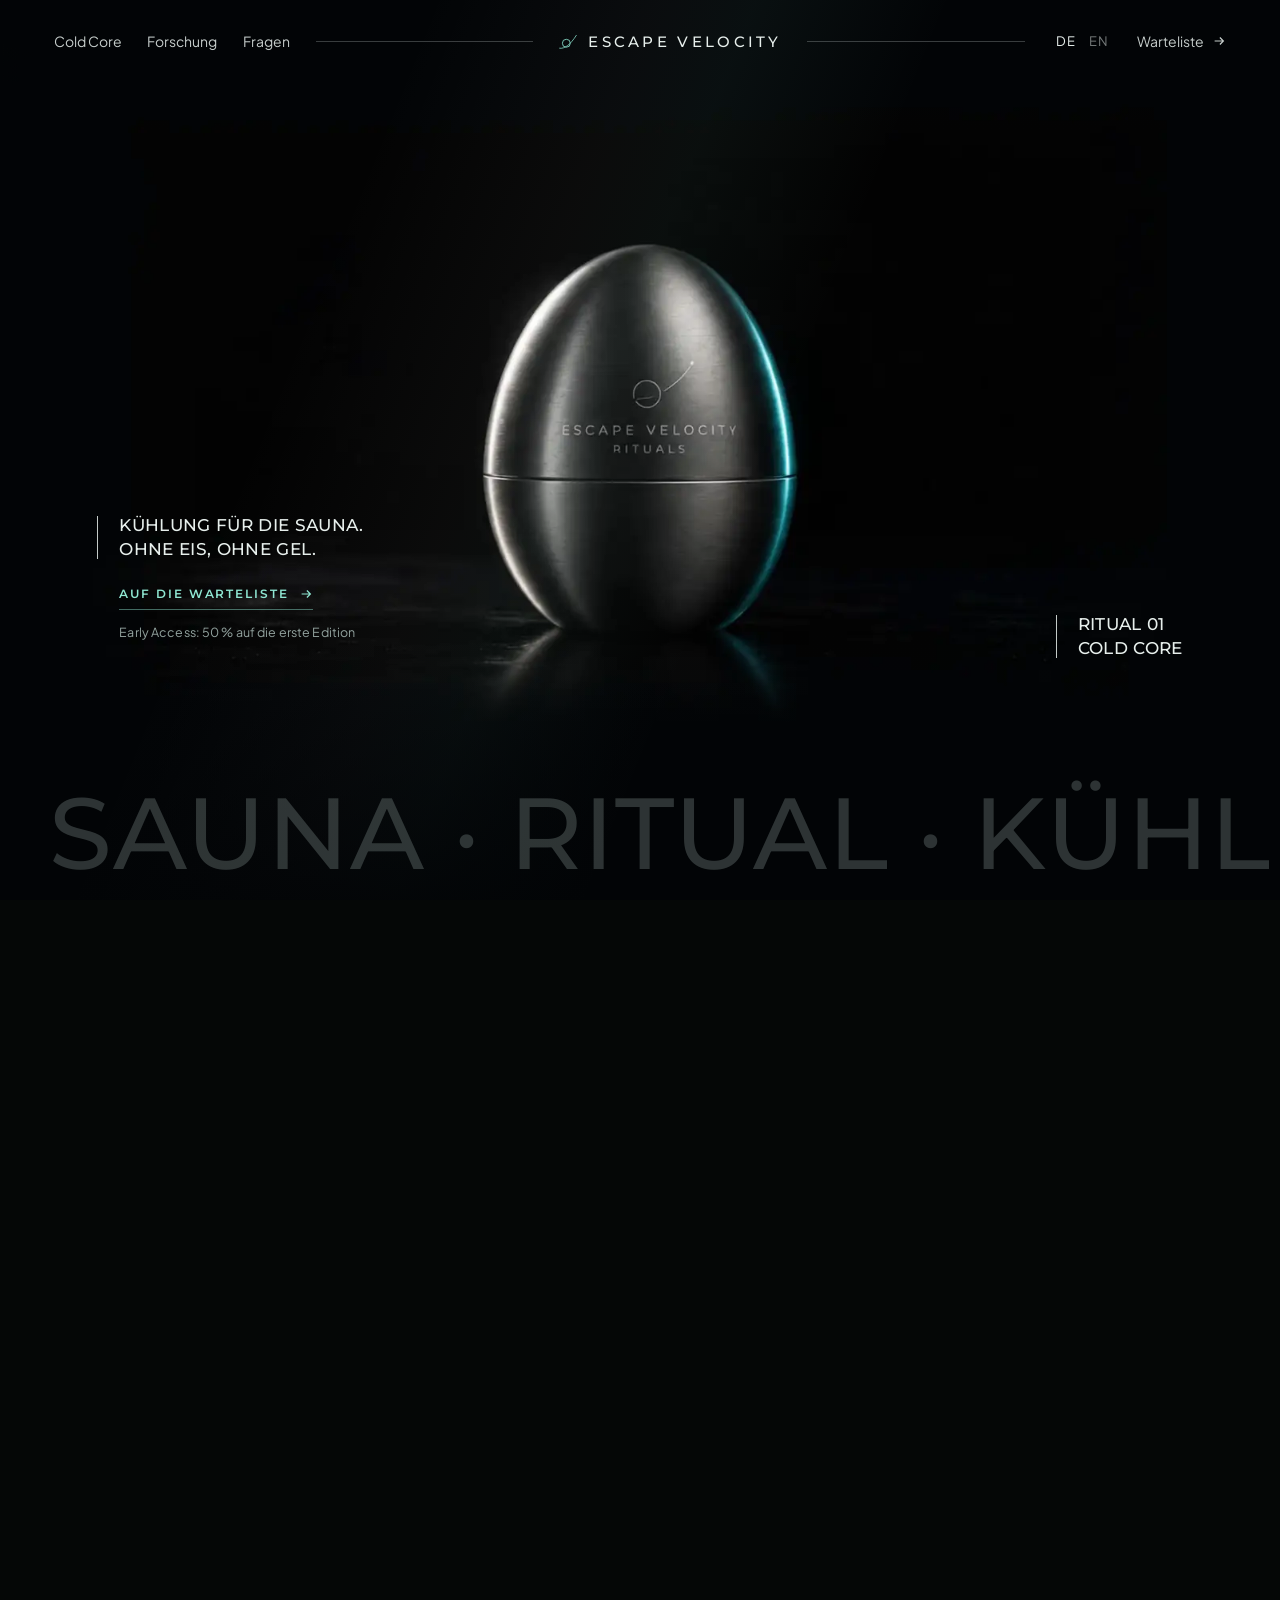
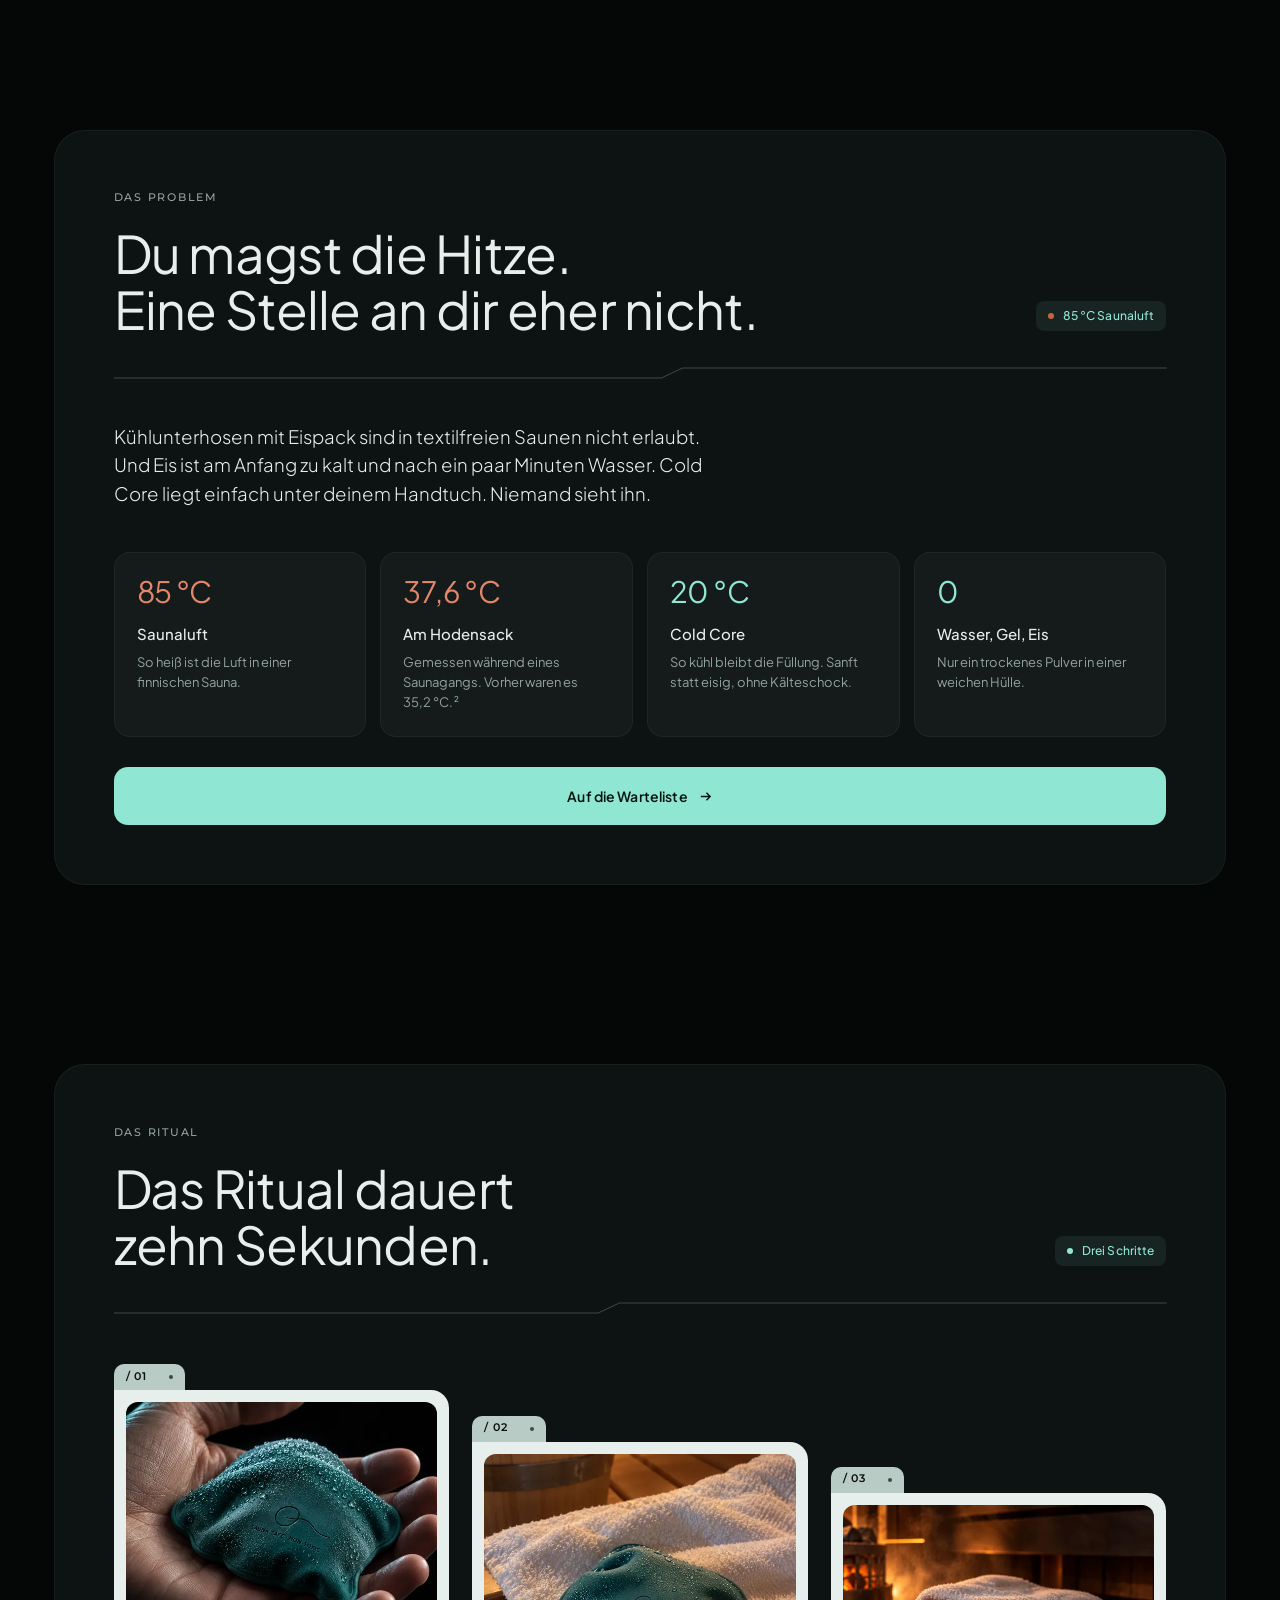
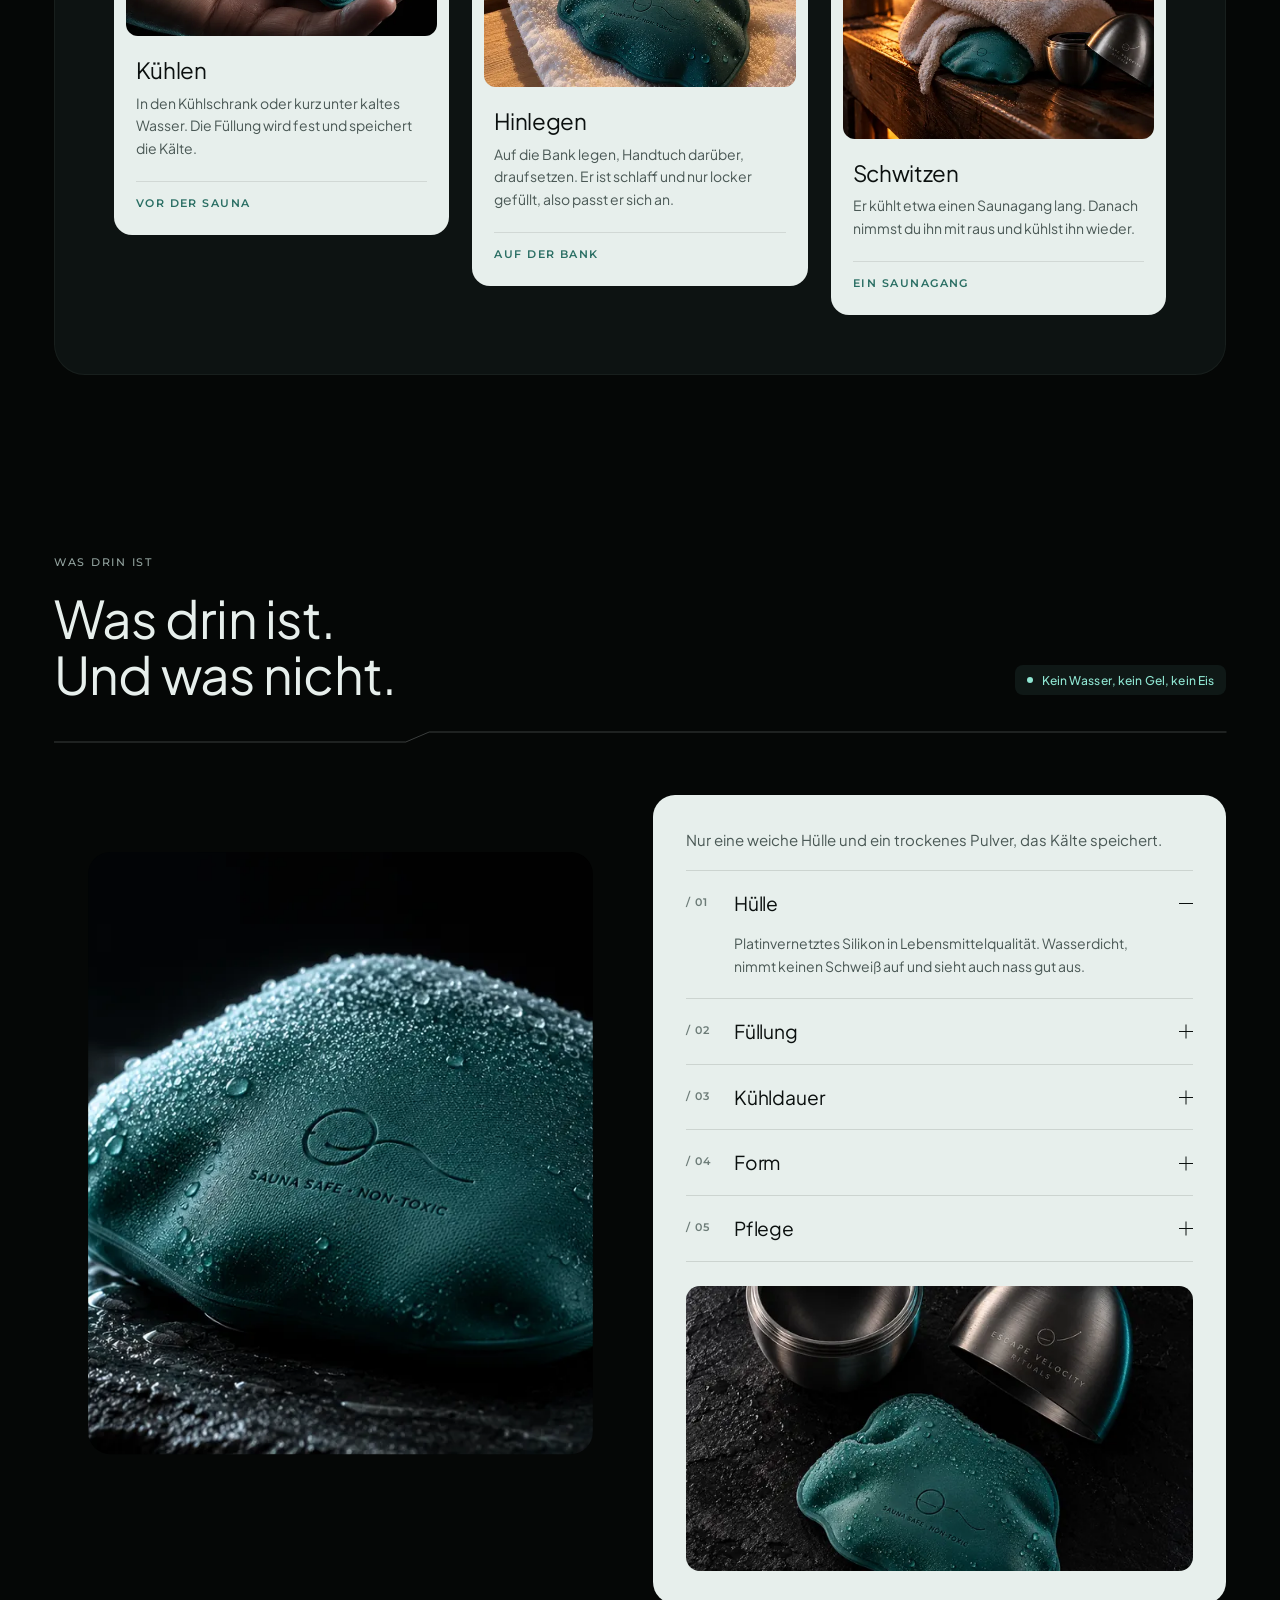
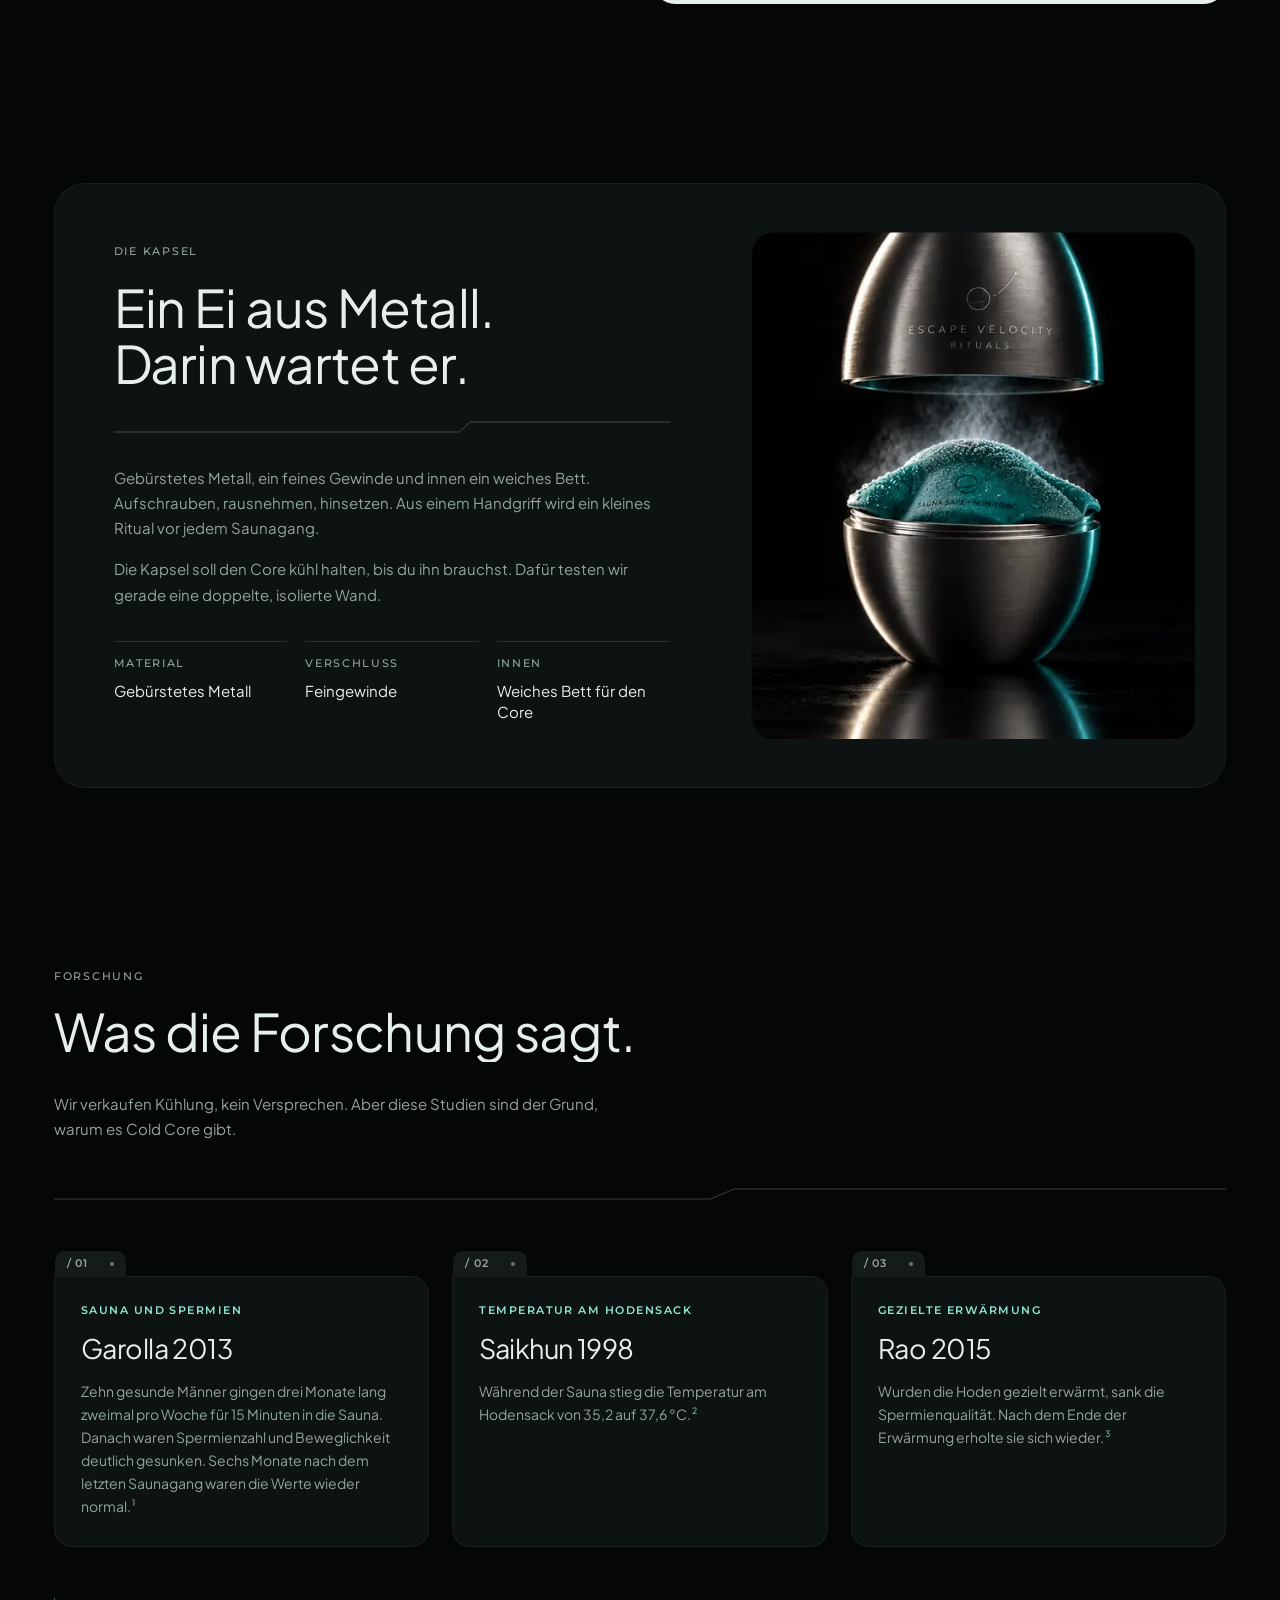
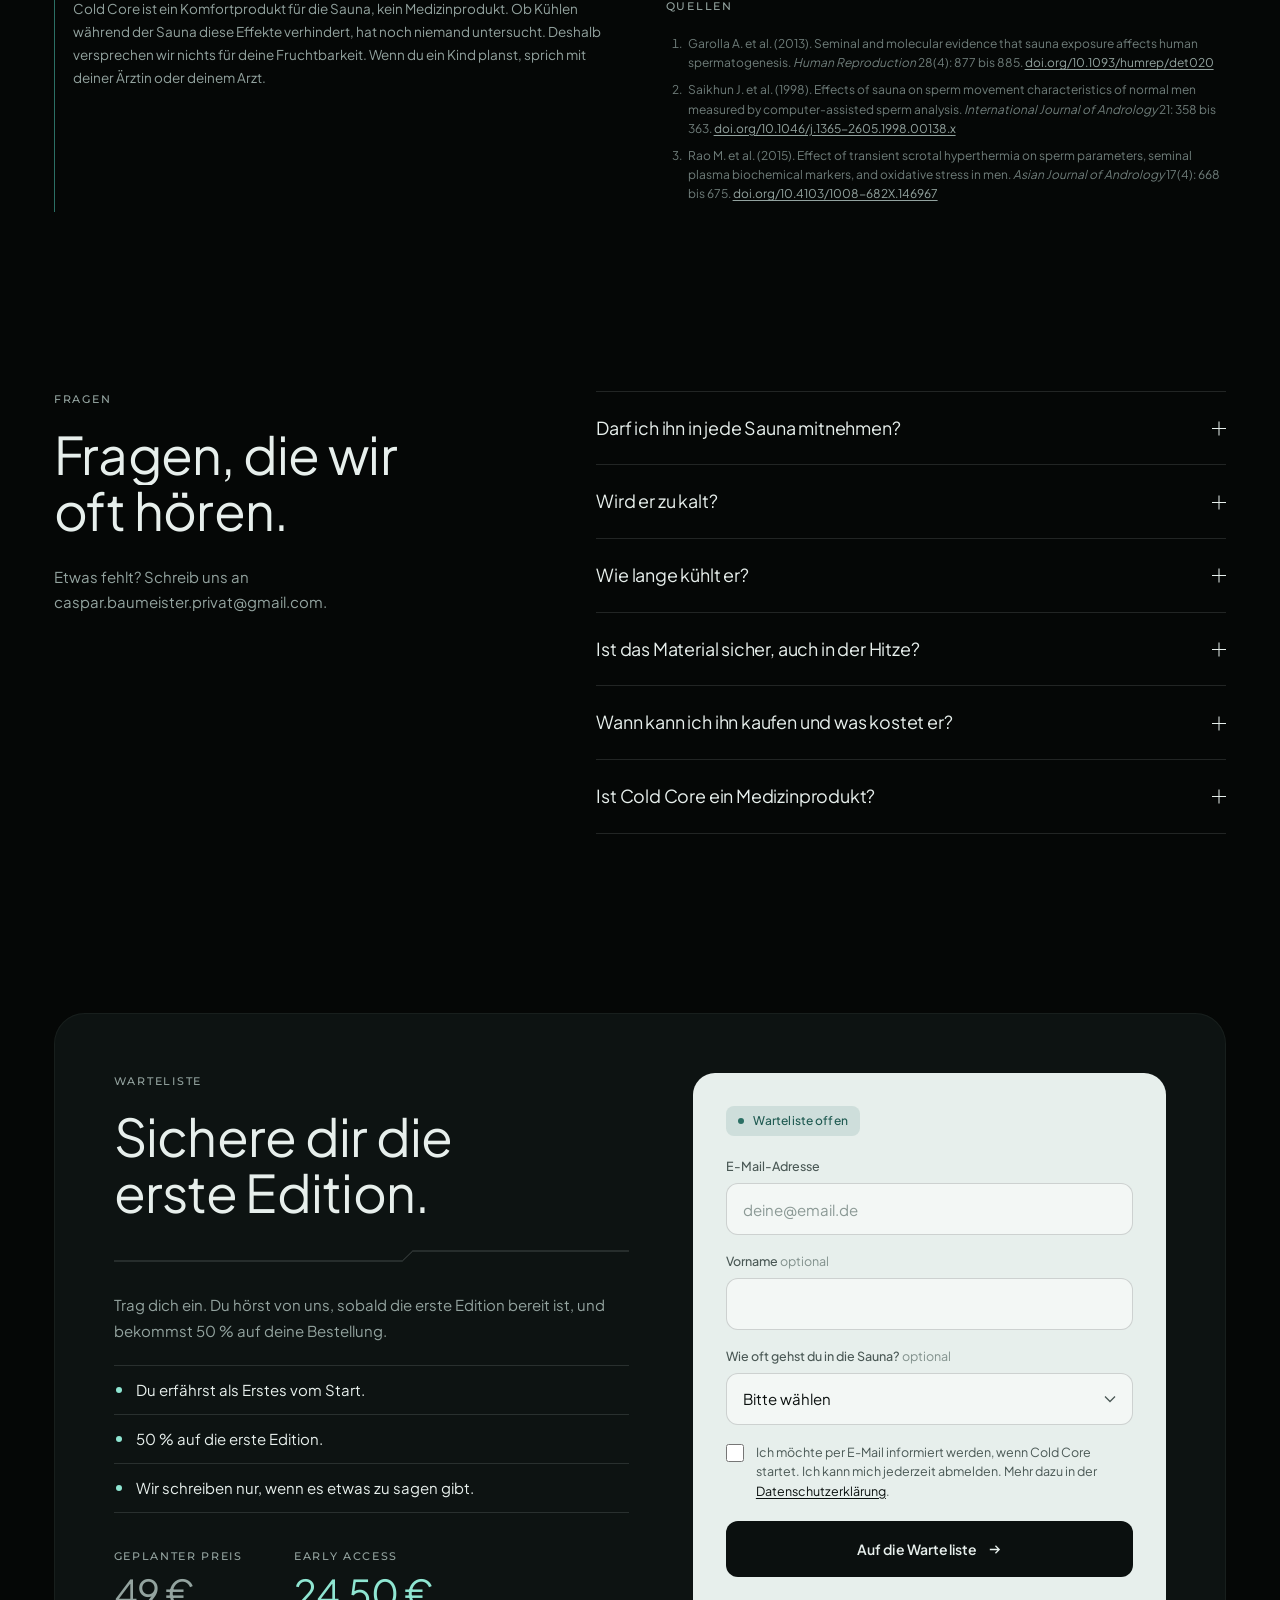
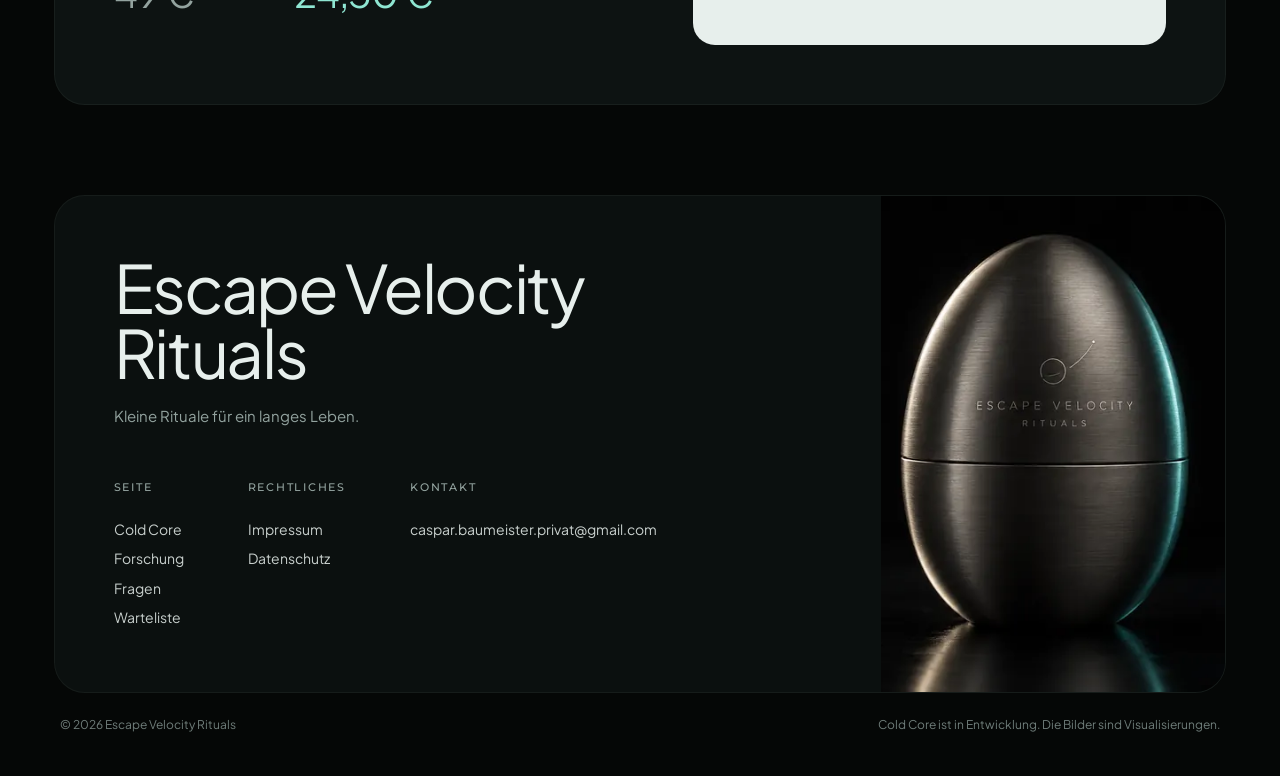
==== commit ee5d1087: "Redesign after ORA+ and Cogni:wave references, add funnel tracking and email tool adapters Hero with" ====
--- a/index.html
+++ b/index.html
@@ -4,250 +4,328 @@
 <meta charset="utf-8">
 <meta name="viewport" content="width=device-width, initial-scale=1, viewport-fit=cover">
 <title>Escape Velocity Rituals · Cold Core: Kühlung für die Sauna</title>
-<meta name="description" content="Cold Core ist ein kleiner, weicher Kühlbeutel, der in der Sauna unter deinem Handtuch liegt und deine Hoden kühlt. Trag dich in die Warteliste ein: 50 % auf die erste Edition.">
-<meta name="theme-color" content="#050706">
+<meta name="description" content="Cold Core ist ein kleiner, weicher Kühlsack, der in der Sauna unter deinem Handtuch liegt und deine Hoden kühlt. Trag dich in die Warteliste ein: 50 % auf die erste Edition.">
+<meta name="theme-color" content="#030405">
 <link rel="icon" href="favicon.svg" type="image/svg+xml">
 <link rel="icon" href="favicon-32.png" sizes="32x32" type="image/png">
 <link rel="apple-touch-icon" href="apple-touch-icon.png">
 <meta property="og:type" content="website">
 <meta property="og:title" content="Cold Core von Escape Velocity Rituals">
-<meta property="og:description" content="Ein kühler Kern für die Sauna. Jetzt auf die Warteliste: 50 % auf die erste Edition.">
+<meta property="og:description" content="Kühlung für die Sauna. Ohne Eis, ohne Gel. Jetzt auf die Warteliste: 50 % auf die erste Edition.">
 <meta property="og:url" content="https://caspar-baumeister.github.io/escape-velocity-rituals/">
 <meta property="og:image" content="https://caspar-baumeister.github.io/escape-velocity-rituals/assets/img/og.jpg">
-<link rel="canonical" href="https://caspar-baumeister.github.io/escape-velocity-rituals/">
 <meta property="og:image:width" content="1200">
 <meta property="og:image:height" content="630">
 <meta name="twitter:card" content="summary_large_image">
-<link rel="preload" href="fonts/newsreader-latin-opsz-normal.woff2" as="font" type="font/woff2" crossorigin>
-<link rel="preload" href="fonts/jost-latin-wght-normal.woff2" as="font" type="font/woff2" crossorigin>
+<link rel="canonical" href="https://caspar-baumeister.github.io/escape-velocity-rituals/">
+<link rel="preload" href="fonts/plus-jakarta-sans-latin-wght-normal.woff2" as="font" type="font/woff2" crossorigin>
+<link rel="preload" href="fonts/montserrat-latin-wght-normal.woff2" as="font" type="font/woff2" crossorigin>
 <link rel="preload" href="assets/frames/desktop/f_000.webp" as="image" media="(min-aspect-ratio: 1/1)">
 <link rel="preload" href="assets/frames/mobile/f_000.webp" as="image" media="(max-aspect-ratio: 1/1)">
 <link rel="stylesheet" href="css/style.css">
 <script src="config.js"></script>
+<script src="js/i18n.js"></script>
+<script src="js/analytics.js"></script>
 </head>
 <body>
 <a class="skip" href="#waitlist" data-i18n="skip">Zur Warteliste springen</a>
 
+<!-- ORA+ style bar: links left, wordmark centred between hairlines, language right -->
 <header class="bar" id="bar">
-  <a class="brand" href="#top" aria-label="Escape Velocity Rituals">
-    <svg class="mark" viewBox="0 0 48 48" aria-hidden="true"><circle cx="20" cy="27" r="9.5" fill="none" stroke="currentColor" stroke-width="1.6"/><path d="M4 39 C 16 41, 30 30, 44 8" fill="none" stroke="currentColor" stroke-width="1.4" stroke-linecap="round"/></svg>
-    <span class="wordmark"><span class="wm-1">Escape Velocity</span><span class="wm-2">Rituals</span></span>
+  <nav class="bar-links" aria-label="Seite">
+    <a href="#ritual" data-i18n="nav_core">Cold Core</a>
+    <a href="#science" data-i18n="nav_science">Forschung</a>
+    <a href="#faq" data-i18n="nav_faq">Fragen</a>
+  </nav>
+  <span class="bar-rule" aria-hidden="true"></span>
+  <a class="wordmark" href="#top" aria-label="Escape Velocity Rituals">
+    <svg class="mark" viewBox="0 0 48 48" aria-hidden="true"><circle cx="20" cy="27" r="9.5" fill="none" stroke="currentColor" stroke-width="2"/><path d="M4 39 C 16 41, 30 30, 44 8" fill="none" stroke="currentColor" stroke-width="1.8" stroke-linecap="round"/></svg>
+    <span>Escape Velocity</span>
   </a>
-  <nav class="bar-actions">
-    <button class="lang" id="lang" type="button" aria-label="Switch to English">EN</button>
-    <a class="btn btn-small" href="#waitlist" data-i18n="nav_cta">Warteliste</a>
-  </nav>
+  <span class="bar-rule" aria-hidden="true"></span>
+  <div class="bar-right">
+    <div class="lang" role="group" data-i18n-aria="lang_aria" aria-label="Sprache wählen">
+      <button type="button" data-lang="de" aria-pressed="true">DE</button>
+      <button type="button" data-lang="en" aria-pressed="false">EN</button>
+    </div>
+    <a class="bar-cta" href="#waitlist" data-cta="nav"><span data-i18n="nav_cta">Warteliste</span><svg viewBox="0 0 16 16" aria-hidden="true"><path d="M3 8h10M9 4l4 4-4 4" fill="none" stroke="currentColor" stroke-width="1.4"/></svg></a>
+  </div>
 </header>
 
 <main id="top">
 
-  <!-- 1. Hero: the capsule opens as you scroll -->
-  <section class="hero" id="hero" aria-labelledby="hero-title">
+  <!-- 1. Hero: full bleed scene, capsule where the ORA+ bottle sits, opens on scroll -->
+  <section class="hero" id="hero" data-track-section="hero" aria-labelledby="hero-title">
     <div class="hero-stage">
       <canvas class="seq" id="seq" aria-hidden="true"></canvas>
-      <img class="seq-fallback" id="seq-fallback" src="assets/frames/desktop/f_000.webp" alt="" aria-hidden="true">
-      <div class="seq-fade" aria-hidden="true"></div>
-
-      <div class="hero-copy" id="hero-copy">
-        <h1 id="hero-title" data-i18n="hero_title">Ein kühler Kern für die Sauna.</h1>
-        <p class="lede lede-short" data-i18n="hero_lede_short">Ein weicher Kühlbeutel, der unter deinem Handtuch liegt und deine Hoden kühlt.</p>
-        <p class="lede lede-long" data-i18n="hero_lede">Cold Core ist ein kleiner, weicher Beutel, der unter deinem Handtuch liegt, genau dort, wo du sitzt. Er kühlt deine Hoden, während der Rest von dir schwitzt.</p>
-
-        <form class="wl wl-inline" data-source="hero" novalidate>
-          <div class="wl-row">
-            <label class="sr" for="hero-email" data-i18n="f_email">E-Mail-Adresse</label>
-            <input id="hero-email" name="email" type="email" autocomplete="email" inputmode="email" required data-i18n-ph="f_email_ph" placeholder="deine@email.de">
-            <button class="btn" type="submit" data-i18n="f_submit">Auf die Warteliste</button>
+      <img class="seq-fallback" src="assets/frames/desktop/f_119.webp" alt="" aria-hidden="true">
+      <div class="beam" aria-hidden="true"></div>
+
+      <div class="label label-left" id="hero-left">
+        <h1 id="hero-title" class="label-text" data-i18n-html="hero_h1">Kühlung für die Sauna.<br>Ohne Eis, ohne Gel.</h1>
+        <a class="label-cta" href="#waitlist" data-cta="hero"><span data-i18n="hero_cta">Auf die Warteliste</span><svg viewBox="0 0 16 16" aria-hidden="true"><path d="M3 8h10M9 4l4 4-4 4" fill="none" stroke="currentColor" stroke-width="1.4"/></svg></a>
+        <p class="label-note" data-i18n="perk">Early Access: 50 % auf die erste Edition</p>
+      </div>
+      <div class="label label-right" id="hero-right">
+        <p class="label-text" data-i18n-html="hero_right">Ritual 01<br>Cold Core</p>
+      </div>
+
+      <div class="label label-left cap cap-1"><span class="cap-n">01</span><p class="label-text" data-i18n-html="cap_1">Aufschrauben.</p></div>
+      <div class="label label-right cap cap-2"><span class="cap-n">02</span><p class="label-text" data-i18n-html="cap_2">Darin liegt er.<br>Weich, schlaff und kühl.</p></div>
+      <div class="label label-left cap cap-3"><span class="cap-n">03</span><p class="label-text" data-i18n-html="cap_3">Ritual 01.<br>Bald in der ersten Edition.</p></div>
+
+      <div class="giant" aria-hidden="true"><span class="giant-line" id="giant" data-i18n="giant">Sauna · Ritual · Kühl</span></div>
+    </div>
+  </section>
+
+  <!-- 2. The problem: intro + stat cards in a dark panel -->
+  <section class="sec sec-heat" id="problem" data-track-section="problem" aria-labelledby="heat-title">
+    <div class="wrap">
+      <div class="panel">
+        <header class="sec-head">
+          <p class="eyebrow" data-i18n="heat_eyebrow">Das Problem</p>
+          <div class="head-row">
+            <h2 id="heat-title" class="h2 split" data-i18n-html="heat_title">Du magst die Hitze.<br>Eine Stelle an dir eher nicht.</h2>
+            <p class="chip"><span class="dot dot-ember" aria-hidden="true"></span><span data-i18n="heat_chip">85 °C Saunaluft</span></p>
           </div>
+          <svg class="notch" viewBox="0 0 1000 12" preserveAspectRatio="none" aria-hidden="true"><path d="M0 11 H520 L540 1 H1000"/></svg>
+        </header>
+        <div class="heat-grid">
+          <p class="body body-lg reveal" data-i18n="heat_p">Kühlunterhosen mit Eispack sind in textilfreien Saunen nicht erlaubt.</p>
+          <ul class="stats">
+            <li class="stat reveal"><p class="stat-v stat-hot" data-i18n="st1_v">85 °C</p><p class="stat-t" data-i18n="st1_t">Saunaluft</p><p class="stat-p" data-i18n-html="st1_p"></p></li>
+            <li class="stat reveal"><p class="stat-v stat-hot" data-i18n="st2_v">37,6 °C</p><p class="stat-t" data-i18n="st2_t">Am Hodensack</p><p class="stat-p" data-i18n-html="st2_p"></p></li>
+            <li class="stat reveal"><p class="stat-v stat-cool" data-i18n="st3_v">20 °C</p><p class="stat-t" data-i18n="st3_t">Cold Core</p><p class="stat-p" data-i18n-html="st3_p"></p></li>
+            <li class="stat reveal"><p class="stat-v stat-cool" data-i18n="st4_v">0</p><p class="stat-t" data-i18n="st4_t">Wasser, Gel, Eis</p><p class="stat-p" data-i18n-html="st4_p"></p></li>
+          </ul>
+        </div>
+        <a class="band-cta" href="#waitlist" data-cta="problem"><span data-i18n="band_cta">Auf die Warteliste</span><svg viewBox="0 0 16 16" aria-hidden="true"><path d="M3 8h10M9 4l4 4-4 4" fill="none" stroke="currentColor" stroke-width="1.4"/></svg></a>
+      </div>
+    </div>
+  </section>
+
+  <!-- 3. The ritual: Cogni-wave "our approach" panel with tabbed cards -->
+  <section class="sec sec-ritual" id="ritual" data-track-section="ritual" aria-labelledby="ritual-title">
+    <div class="wrap">
+      <div class="panel panel-ritual">
+        <header class="sec-head">
+          <p class="eyebrow" data-i18n="ritual_eyebrow">Das Ritual</p>
+          <div class="head-row">
+            <h2 id="ritual-title" class="h2 split" data-i18n-html="ritual_title">Das Ritual dauert<br>zehn Sekunden.</h2>
+            <p class="chip"><span class="dot" aria-hidden="true"></span><span data-i18n="ritual_chip">Drei Schritte</span></p>
+          </div>
+          <svg class="notch" viewBox="0 0 1000 12" preserveAspectRatio="none" aria-hidden="true"><path d="M0 11 H460 L480 1 H1000"/></svg>
+        </header>
+        <ol class="cards">
+          <li class="card reveal">
+            <span class="card-tab">/ 01</span>
+            <div class="card-img"><img src="assets/img/ritual-1-sm.webp" srcset="assets/img/ritual-1-sm.webp 640w, assets/img/ritual-1.webp 1200w" sizes="(min-width: 900px) 30vw, 90vw" width="1200" height="900" loading="lazy" alt="" data-i18n-alt="alt_r1"></div>
+            <h3 class="card-t" data-i18n="s1_t">Kühlen</h3>
+            <p class="card-p" data-i18n="s1_p"></p>
+            <p class="card-meta" data-i18n="s_meta_1">Vor der Sauna</p>
+          </li>
+          <li class="card reveal">
+            <span class="card-tab">/ 02</span>
+            <div class="card-img"><img src="assets/img/ritual-2-sm.webp" srcset="assets/img/ritual-2-sm.webp 640w, assets/img/ritual-2.webp 1200w" sizes="(min-width: 900px) 30vw, 90vw" width="1200" height="900" loading="lazy" alt="" data-i18n-alt="alt_r2"></div>
+            <h3 class="card-t" data-i18n="s2_t">Hinlegen</h3>
+            <p class="card-p" data-i18n="s2_p"></p>
+            <p class="card-meta" data-i18n="s_meta_2">Auf der Bank</p>
+          </li>
+          <li class="card reveal">
+            <span class="card-tab">/ 03</span>
+            <div class="card-img"><img src="assets/img/ritual-3-sm.webp" srcset="assets/img/ritual-3-sm.webp 640w, assets/img/ritual-3.webp 1200w" sizes="(min-width: 900px) 30vw, 90vw" width="1200" height="900" loading="lazy" alt="" data-i18n-alt="alt_r3"></div>
+            <h3 class="card-t" data-i18n="s3_t">Schwitzen</h3>
+            <p class="card-p" data-i18n="s3_p"></p>
+            <p class="card-meta" data-i18n="s_meta_3">Ein Saunagang</p>
+          </li>
+        </ol>
+      </div>
+    </div>
+  </section>
+
+  <!-- 4. Inside: Cogni-wave "tailored solutions": big photo left, numbered card right -->
+  <section class="sec sec-inside" id="inside" data-track-section="inside" aria-labelledby="inside-title">
+    <div class="wrap">
+      <header class="sec-head">
+        <p class="eyebrow" data-i18n="inside_eyebrow">Was drin ist</p>
+        <div class="head-row">
+          <h2 id="inside-title" class="h2 split" data-i18n-html="inside_title">Was drin ist.<br>Und was nicht.</h2>
+          <p class="chip"><span class="dot" aria-hidden="true"></span><span data-i18n="inside_chip">Kein Wasser, kein Gel, kein Eis</span></p>
+        </div>
+        <svg class="notch" viewBox="0 0 1000 12" preserveAspectRatio="none" aria-hidden="true"><path d="M0 11 H300 L320 1 H1000"/></svg>
+      </header>
+      <div class="inside-grid">
+        <figure class="photo photo-tall reveal-clip">
+          <img src="assets/img/inside-sm.webp" srcset="assets/img/inside-sm.webp 640w, assets/img/inside.webp 1200w" sizes="(min-width: 900px) 40vw, 92vw" width="1200" height="1500" loading="lazy" alt="" data-i18n-alt="alt_inside">
+        </figure>
+        <div class="spec-card reveal">
+          <p class="spec-intro" data-i18n="inside_intro">Nur eine weiche Hülle und ein trockenes Pulver, das Kälte speichert.</p>
+          <div class="acc" data-acc="spec">
+            <details open><summary><span class="acc-n">/ 01</span><span class="acc-t" data-i18n="sp_shell_t">Hülle</span><span class="acc-i" aria-hidden="true"></span></summary><p data-i18n="sp_shell"></p></details>
+            <details><summary><span class="acc-n">/ 02</span><span class="acc-t" data-i18n="sp_fill_t">Füllung</span><span class="acc-i" aria-hidden="true"></span></summary><p data-i18n="sp_fill"></p></details>
+            <details><summary><span class="acc-n">/ 03</span><span class="acc-t" data-i18n="sp_time_t">Kühldauer</span><span class="acc-i" aria-hidden="true"></span></summary><p data-i18n="sp_time"></p></details>
+            <details><summary><span class="acc-n">/ 04</span><span class="acc-t" data-i18n="sp_size_t">Form</span><span class="acc-i" aria-hidden="true"></span></summary><p data-i18n="sp_size"></p></details>
+            <details><summary><span class="acc-n">/ 05</span><span class="acc-t" data-i18n="sp_care_t">Pflege</span><span class="acc-i" aria-hidden="true"></span></summary><p data-i18n="sp_care"></p></details>
+          </div>
+          <figure class="photo photo-wide">
+            <img src="assets/img/flat-sm.webp" srcset="assets/img/flat-sm.webp 640w, assets/img/flat.webp 1200w" sizes="(min-width: 900px) 30vw, 86vw" width="1200" height="675" loading="lazy" alt="" data-i18n-alt="alt_inside_sm">
+          </figure>
+        </div>
+      </div>
+    </div>
+  </section>
+
+  <!-- 5. The capsule: dark panel, copy left, photo right (Cogni-wave footer panel layout) -->
+  <section class="sec sec-capsule" id="capsule" data-track-section="capsule" aria-labelledby="capsule-title">
+    <div class="wrap">
+      <div class="panel panel-split">
+        <div class="split-copy">
+          <p class="eyebrow" data-i18n="capsule_eyebrow">Die Kapsel</p>
+          <h2 id="capsule-title" class="h2 split" data-i18n-html="capsule_title">Ein Ei aus Metall.<br>Darin wartet er.</h2>
+          <svg class="notch" viewBox="0 0 1000 12" preserveAspectRatio="none" aria-hidden="true"><path d="M0 11 H620 L640 1 H1000"/></svg>
+          <p class="body reveal" data-i18n="capsule_p1"></p>
+          <p class="body reveal" data-i18n="capsule_p2"></p>
+          <dl class="facts reveal">
+            <div><dt data-i18n="cp1_k">Material</dt><dd data-i18n="cp1_v">Gebürstetes Metall</dd></div>
+            <div><dt data-i18n="cp2_k">Verschluss</dt><dd data-i18n="cp2_v">Feingewinde</dd></div>
+            <div><dt data-i18n="cp3_k">Innen</dt><dd data-i18n="cp3_v">Weiches Bett für den Core</dd></div>
+          </dl>
+        </div>
+        <figure class="split-photo reveal-clip">
+          <img class="parallax" src="assets/img/capsule-sm.webp" srcset="assets/img/capsule-sm.webp 640w, assets/img/capsule.webp 1200w" sizes="(min-width: 900px) 40vw, 92vw" width="1200" height="1500" loading="lazy" alt="" data-i18n-alt="alt_capsule">
+        </figure>
+      </div>
+    </div>
+  </section>
+
+  <!-- 6. Research -->
+  <section class="sec sec-science" id="science" data-track-section="science" aria-labelledby="science-title">
+    <div class="wrap">
+      <header class="sec-head">
+        <p class="eyebrow" data-i18n="sci_eyebrow">Forschung</p>
+        <div class="head-row">
+          <h2 id="science-title" class="h2 split" data-i18n-html="sci_title">Was die Forschung sagt.</h2>
+          <p class="head-aside body" data-i18n="sci_intro"></p>
+        </div>
+        <svg class="notch" viewBox="0 0 1000 12" preserveAspectRatio="none" aria-hidden="true"><path d="M0 11 H560 L580 1 H1000"/></svg>
+      </header>
+      <ol class="studies">
+        <li class="study reveal"><span class="card-tab card-tab-dark">/ 01</span><p class="study-k" data-i18n="sc1_k">Sauna und Spermien</p><p class="study-y">Garolla 2013</p><p class="study-p" data-i18n-html="sci_1"></p></li>
+        <li class="study reveal"><span class="card-tab card-tab-dark">/ 02</span><p class="study-k" data-i18n="sc2_k">Temperatur am Hodensack</p><p class="study-y">Saikhun 1998</p><p class="study-p" data-i18n-html="sci_2"></p></li>
+        <li class="study reveal"><span class="card-tab card-tab-dark">/ 03</span><p class="study-k" data-i18n="sc3_k">Gezielte Erwärmung</p><p class="study-y">Rao 2015</p><p class="study-p" data-i18n-html="sci_3"></p></li>
+      </ol>
+      <div class="sci-foot">
+        <p class="disclaimer" data-i18n="sci_disclaimer"></p>
+        <div class="sources">
+          <p class="eyebrow" data-i18n="sources">Quellen</p>
+          <ol>
+            <li id="src-1">Garolla A. et al. (2013). Seminal and molecular evidence that sauna exposure affects human spermatogenesis. <i>Human Reproduction</i> 28(4): 877 bis 885. <a href="https://doi.org/10.1093/humrep/det020" rel="noopener" target="_blank">doi.org/10.1093/humrep/det020</a></li>
+            <li id="src-2">Saikhun J. et al. (1998). Effects of sauna on sperm movement characteristics of normal men measured by computer-assisted sperm analysis. <i>International Journal of Andrology</i> 21: 358 bis 363. <a href="https://doi.org/10.1046/j.1365-2605.1998.00138.x" rel="noopener" target="_blank">doi.org/10.1046/j.1365-2605.1998.00138.x</a></li>
+            <li id="src-3">Rao M. et al. (2015). Effect of transient scrotal hyperthermia on sperm parameters, seminal plasma biochemical markers, and oxidative stress in men. <i>Asian Journal of Andrology</i> 17(4): 668 bis 675. <a href="https://doi.org/10.4103/1008-682X.146967" rel="noopener" target="_blank">doi.org/10.4103/1008-682X.146967</a></li>
+          </ol>
+        </div>
+      </div>
+    </div>
+  </section>
+
+  <!-- 7. FAQ: two columns -->
+  <section class="sec sec-faq" id="faq" data-track-section="faq" aria-labelledby="faq-title">
+    <div class="wrap faq-grid">
+      <div class="faq-head">
+        <p class="eyebrow" data-i18n="faq_eyebrow">Fragen</p>
+        <h2 id="faq-title" class="h2 split" data-i18n-html="faq_title">Fragen, die wir<br>oft hören.</h2>
+        <p class="body faq-side" data-i18n="faq_side"></p>
+      </div>
+      <div class="acc acc-faq" data-acc="faq">
+        <details><summary><span class="acc-t" data-i18n="q1"></span><span class="acc-i" aria-hidden="true"></span></summary><p data-i18n="a1"></p></details>
+        <details><summary><span class="acc-t" data-i18n="q2"></span><span class="acc-i" aria-hidden="true"></span></summary><p data-i18n="a2"></p></details>
+        <details><summary><span class="acc-t" data-i18n="q3"></span><span class="acc-i" aria-hidden="true"></span></summary><p data-i18n="a3"></p></details>
+        <details><summary><span class="acc-t" data-i18n="q4"></span><span class="acc-i" aria-hidden="true"></span></summary><p data-i18n="a4"></p></details>
+        <details><summary><span class="acc-t" data-i18n="q5"></span><span class="acc-i" aria-hidden="true"></span></summary><p data-i18n="a5"></p></details>
+        <details><summary><span class="acc-t" data-i18n="q6"></span><span class="acc-i" aria-hidden="true"></span></summary><p data-i18n="a6"></p></details>
+      </div>
+    </div>
+  </section>
+
+  <!-- 8. Waitlist -->
+  <section class="sec sec-join" id="waitlist" data-track-section="waitlist" aria-labelledby="join-title">
+    <div class="wrap">
+      <div class="panel panel-join">
+        <div class="join-copy">
+          <p class="eyebrow" data-i18n="join_eyebrow">Warteliste</p>
+          <h2 id="join-title" class="h2 split" data-i18n-html="join_title">Sichere dir die<br>erste Edition.</h2>
+          <svg class="notch" viewBox="0 0 1000 12" preserveAspectRatio="none" aria-hidden="true"><path d="M0 11 H560 L580 1 H1000"/></svg>
+          <p class="body" data-i18n="join_lede"></p>
+          <ul class="join-points">
+            <li data-i18n="jp1"></li>
+            <li data-i18n="jp2"></li>
+            <li data-i18n="jp3"></li>
+          </ul>
+          <div class="prices">
+            <div class="price"><p class="price-k" data-i18n="pl_price">Geplanter Preis</p><p class="price-v" data-fill="price">49 €</p></div>
+            <div class="price price-ea"><p class="price-k" data-i18n="pl_ea">Early Access</p><p class="price-v" data-fill="priceEA">24,50 €</p></div>
+          </div>
+        </div>
+
+        <form class="wl form-card" data-source="waitlist" novalidate>
+          <p class="chip chip-dark"><span class="dot" aria-hidden="true"></span><span data-i18n="join_chip">Warteliste offen</span></p>
+          <label class="field">
+            <span class="field-l" data-i18n="f_email">E-Mail-Adresse</span>
+            <input id="w-email" name="email" type="email" autocomplete="email" inputmode="email" required data-i18n-ph="f_email_ph" placeholder="deine@email.de">
+          </label>
+          <label class="field">
+            <span class="field-l"><span data-i18n="f_name">Vorname</span> <span class="opt" data-i18n="f_optional">optional</span></span>
+            <input name="name" type="text" autocomplete="given-name">
+          </label>
+          <label class="field">
+            <span class="field-l"><span data-i18n="f_sauna">Wie oft gehst du in die Sauna?</span> <span class="opt" data-i18n="f_optional">optional</span></span>
+            <select name="sauna">
+              <option value="" data-i18n="o0">Bitte wählen</option>
+              <option value="mehrmals_pro_woche" data-i18n="o1">Mehrmals pro Woche</option>
+              <option value="einmal_pro_woche" data-i18n="o2">Einmal pro Woche</option>
+              <option value="paar_mal_im_monat" data-i18n="o3">Ein paar Mal im Monat</option>
+              <option value="seltener" data-i18n="o4">Seltener</option>
+              <option value="eigene_sauna" data-i18n="o5">Ich habe eine eigene Sauna</option>
+            </select>
+          </label>
           <label class="consent">
             <input type="checkbox" name="consent" required>
-            <span data-i18n-html="f_consent_short">Ich möchte per E-Mail informiert werden, wenn Cold Core startet. Abmeldung jederzeit, siehe <a href="datenschutz.html">Datenschutz</a>.</span>
+            <span data-i18n-html="f_consent">Ich möchte per E-Mail informiert werden, wenn Cold Core startet.</span>
           </label>
           <input class="hp" type="checkbox" name="botcheck" tabindex="-1" autocomplete="off" aria-hidden="true">
+          <button class="btn btn-solid btn-wide" type="submit"><span data-i18n="f_submit">Auf die Warteliste</span><svg viewBox="0 0 16 16" aria-hidden="true"><path d="M3 8h10M9 4l4 4-4 4" fill="none" stroke="currentColor" stroke-width="1.4"/></svg></button>
           <p class="wl-msg" role="status" aria-live="polite"></p>
         </form>
-        <p class="perk"><span class="perk-dot" aria-hidden="true"></span><span data-i18n="perk">Early Access: 50 % auf die erste Edition</span></p>
-      </div>
-
-      <p class="cap cap-1" data-i18n="cap_1">Aufschrauben.</p>
-      <p class="cap cap-2" data-i18n="cap_2">Darin liegt er: weich, schlaff und kühl.</p>
-      <p class="cap cap-3" data-i18n="cap_3">Ritual 01. Bald in der ersten Edition.</p>
-
-      <div class="scroll-hint" aria-hidden="true"><span></span></div>
-    </div>
-  </section>
-
-  <!-- 2. Heat vs cold -->
-  <section class="heat" id="heat" aria-labelledby="heat-title">
-    <div class="heat-grid">
-      <div class="heat-sticky">
-        <div class="temp" id="temp" aria-hidden="true"><span class="temp-num" id="temp-num">85</span><span class="temp-unit">°C</span></div>
-        <p class="temp-label" id="temp-label" data-i18n="temp_air">Luft in der Sauna</p>
-      </div>
-      <div class="heat-text">
-        <h2 id="heat-title" data-i18n="heat_title">Du magst die Hitze. Eine Stelle an dir eher nicht.</h2>
-        <div class="heat-step">
-          <p data-i18n-html="heat_1">In der Sauna wird es auch dort warm, wo der Körper es kühl braucht. In einer Messung stieg die Temperatur am Hodensack von 35,2 auf 37,6 °C.<sup><a href="#src-2">2</a></sup></p>
-        </div>
-        <div class="heat-step">
-          <p data-i18n="heat_2">Kühlunterhosen mit Eispack sind in textilfreien Saunen nicht erlaubt. Und Eis ist am Anfang zu kalt und nach ein paar Minuten weg.</p>
-        </div>
-        <div class="heat-step">
-          <p data-i18n="heat_3">Cold Core liegt einfach unter deinem Handtuch. Niemand sieht ihn. Er kühlt bei etwa 20 Grad, also sanft statt eisig.</p>
-        </div>
-      </div>
-    </div>
-  </section>
-
-  <!-- 3. The ritual: a real sequence, so it is numbered -->
-  <section class="ritual" id="ritual" aria-labelledby="ritual-title">
-    <figure class="ritual-media reveal-clip">
-      <img src="assets/img/ritual.webp" srcset="assets/img/ritual-sm.webp 800w, assets/img/ritual.webp 1600w" sizes="(max-width: 860px) 100vw, 55vw" alt="" data-i18n-alt="alt_ritual" loading="lazy" decoding="async" width="1600" height="1000">
-    </figure>
-    <div class="ritual-text">
-      <h2 id="ritual-title" data-i18n="ritual_title">Das Ritual dauert zehn Sekunden.</h2>
-      <ol class="steps">
-        <li>
-          <h3 data-i18n="s1_t">Kühlen</h3>
-          <p data-i18n="s1_p">In den Kühlschrank oder kurz unter kaltes Wasser. Die Füllung wird fest und speichert die Kälte.</p>
-        </li>
-        <li>
-          <h3 data-i18n="s2_t">Hinlegen</h3>
-          <p data-i18n="s2_p">Auf die Bank legen, Handtuch darüber, draufsetzen. Er ist schlaff und nur locker gefüllt, also passt er sich an.</p>
-        </li>
-        <li>
-          <h3 data-i18n="s3_t">Schwitzen</h3>
-          <p data-i18n="s3_p">Er kühlt etwa einen Saunagang lang. Danach nimmst du ihn mit raus und kühlst ihn wieder.</p>
-        </li>
-      </ol>
-    </div>
-  </section>
-
-  <!-- 4. What is inside -->
-  <section class="inside" id="inside" aria-labelledby="inside-title">
-    <div class="inside-head">
-      <h2 id="inside-title" data-i18n="inside_title">Was drin ist. Und was nicht.</h2>
-      <p class="inside-intro" data-i18n="inside_intro">Kein Wasser, kein Gel, kein Eis. Nur eine weiche Hülle und ein trockenes Pulver, das Kälte speichert.</p>
-    </div>
-    <div class="inside-grid">
-      <figure class="inside-media">
-        <img src="assets/img/core.webp" srcset="assets/img/core-sm.webp 600w, assets/img/core.webp 1200w" sizes="(max-width: 860px) 100vw, 40vw" alt="" data-i18n-alt="alt_core" loading="lazy" decoding="async" width="1200" height="1200">
-      </figure>
-      <dl class="specs">
-        <div><dt data-i18n="sp_shell_t">Hülle</dt><dd data-i18n="sp_shell">Platinvernetztes Silikon in Lebensmittelqualität. Wasserdicht, nimmt keinen Schweiß auf und sieht auch nass gut aus.</dd></div>
-        <div><dt data-i18n="sp_fill_t">Füllung</dt><dd data-i18n="sp_fill">Trockenes Pulver mit Phasenwechselmaterial. Es schmilzt bei etwa 20 Grad und hält diese Temperatur, solange es schmilzt.</dd></div>
-        <div><dt data-i18n="sp_time_t">Kühlt</dt><dd data-i18n="sp_time">Etwa einen Saunagang, nach unserer Rechnung 12 bis 18 Minuten. Die echten Werte messen wir an Prototypen, bevor wir verkaufen.</dd></div>
-        <div><dt data-i18n="sp_size_t">Form</dt><dd data-i18n="sp_size">So viel Volumen wie ein Jonglierball, aber schlaff wie ein winziger Sitzsack. Kein Ball, kein Pad.</dd></div>
-        <div><dt data-i18n="sp_care_t">Pflege</dt><dd data-i18n="sp_care">Abwaschen, trocknen lassen. Nach dem Saunagang nicht in der Hitze liegen lassen.</dd></div>
-      </dl>
-    </div>
-  </section>
-
-  <!-- 5. The capsule -->
-  <section class="capsule" id="capsule" aria-labelledby="capsule-title">
-    <div class="capsule-media">
-      <img class="parallax" src="assets/img/capsule-closed.webp" srcset="assets/img/capsule-closed-sm.webp 600w, assets/img/capsule-closed.webp 1200w" sizes="(max-width: 860px) 100vw, 50vw" alt="" data-i18n-alt="alt_capsule" loading="lazy" decoding="async" width="1200" height="1500">
-    </div>
-    <div class="capsule-text">
-      <h2 id="capsule-title" data-i18n="capsule_title">Die Kapsel.</h2>
-      <p data-i18n="capsule_p1">Gebürstetes Metall, ein feines Gewinde und innen ein weiches Bett. Sie schützt den Core in deiner Tasche.</p>
-      <p data-i18n="capsule_p2">Aufschrauben, rausnehmen, hinsetzen. Aus einem Handgriff wird ein kleines Ritual vor jedem Saunagang.</p>
-    </div>
-  </section>
-
-  <!-- 6. Science, carefully -->
-  <section class="science" id="science" aria-labelledby="science-title">
-    <h2 id="science-title" data-i18n="sci_title">Was die Forschung sagt.</h2>
-    <p class="science-intro" data-i18n="sci_intro">Wir verkaufen Kühlung, kein Versprechen. Aber diese Studien sind der Grund, warum es Cold Core gibt.</p>
-    <ol class="findings">
-      <li>
-        <p data-i18n-html="sci_1">Zehn gesunde Männer gingen drei Monate lang zweimal pro Woche für 15 Minuten in die Sauna. Danach waren Spermienzahl und Beweglichkeit deutlich gesunken. Sechs Monate nach dem letzten Saunagang waren die Werte wieder normal.<sup><a href="#src-1">1</a></sup></p>
-      </li>
-      <li>
-        <p data-i18n-html="sci_2">Während der Sauna stieg die Temperatur am Hodensack von 35,2 auf 37,6 °C.<sup><a href="#src-2">2</a></sup></p>
-      </li>
-      <li>
-        <p data-i18n-html="sci_3">Wurden die Hoden gezielt erwärmt, sank die Spermienqualität. Nach dem Ende der Erwärmung erholte sie sich wieder.<sup><a href="#src-3">3</a></sup></p>
-      </li>
-    </ol>
-    <p class="disclaimer" data-i18n="sci_disclaimer">Cold Core ist ein Komfortprodukt für die Sauna, kein Medizinprodukt. Ob Kühlen während der Sauna diese Effekte verhindert, hat noch niemand untersucht. Deshalb versprechen wir nichts für deine Fruchtbarkeit. Wenn du ein Kind planst, sprich mit deiner Ärztin oder deinem Arzt.</p>
-    <ol class="sources">
-      <li id="src-1">Garolla A. et al. (2013). Seminal and molecular evidence that sauna exposure affects human spermatogenesis. <i>Human Reproduction</i> 28(4): 877 bis 885. <a href="https://doi.org/10.1093/humrep/det020" rel="noopener" target="_blank">doi.org/10.1093/humrep/det020</a></li>
-      <li id="src-2">Saikhun J. et al. (1998). Effects of sauna on sperm movement characteristics of normal men measured by computer-assisted sperm analysis. <i>International Journal of Andrology</i> 21: 358 bis 363. <a href="https://doi.org/10.1046/j.1365-2605.1998.00138.x" rel="noopener" target="_blank">doi.org/10.1046/j.1365-2605.1998.00138.x</a></li>
-      <li id="src-3">Rao M. et al. (2015). Effect of transient scrotal hyperthermia on sperm parameters, seminal plasma biochemical markers, and oxidative stress in men. <i>Asian Journal of Andrology</i> 17(4): 668 bis 675. <a href="https://doi.org/10.4103/1008-682X.146967" rel="noopener" target="_blank">doi.org/10.4103/1008-682X.146967</a></li>
-    </ol>
-  </section>
-
-  <!-- 7. FAQ -->
-  <section class="faq" id="faq" aria-labelledby="faq-title">
-    <h2 id="faq-title" data-i18n="faq_title">Fragen, die wir oft hören.</h2>
-    <div class="faq-list">
-      <details><summary data-i18n="q1">Darf ich ihn in jede Sauna mitnehmen?</summary><p data-i18n="a1">Er liegt unter deinem Handtuch, und ein Handtuch ist überall Pflicht. Manche Hausordnungen verbieten aber mitgebrachte Gegenstände. Frag im Zweifel kurz nach. In deiner eigenen Sauna gibt es keine Regeln.</p></details>
-      <details><summary data-i18n="q2">Wird er zu kalt?</summary><p data-i18n="a2">Nein. Er kühlt bei etwa 20 Grad, nicht bei null. Kein Eis, kein Kälteschock, kein Kondenswasser.</p></details>
-      <details><summary data-i18n="q3">Wie lange kühlt er?</summary><p data-i18n="a3">Etwa einen Saunagang. Danach kurz unter kaltes Wasser oder in den Kühlschrank, dann ist er wieder bereit.</p></details>
-      <details><summary data-i18n="q4">Ist das Material sicher?</summary><p data-i18n="a4">Die Hülle ist aus Silikon in Lebensmittelqualität, die Füllung ist ein trockenes, auslaufsicheres Pulver. Prüfberichte und Datenblätter veröffentlichen wir vor dem Verkauf.</p></details>
-      <details><summary data-i18n="q5">Wann kann ich ihn kaufen und was kostet er?</summary><p data-i18n="a5">Wir entwickeln gerade die erste Edition. Geplant sind 49 €. Wer auf der Warteliste steht, erfährt zuerst vom Start und bekommt 50 % auf die erste Edition.</p></details>
-      <details><summary data-i18n="q6">Ist Cold Core ein Medizinprodukt?</summary><p data-i18n="a6">Nein. Cold Core ist ein Komfortprodukt für die Sauna. Er kühlt, er behandelt nichts.</p></details>
-    </div>
-  </section>
-
-  <!-- 8. Waitlist -->
-  <section class="join" id="waitlist" aria-labelledby="join-title">
-    <div class="join-inner">
-      <h2 id="join-title" data-i18n="join_title">Sichere dir die erste Edition.</h2>
-      <p class="join-lede" data-i18n="join_lede">Trag dich ein. Du hörst von uns, sobald die erste Edition bereit ist, und bekommst 50 % auf deine Bestellung. Wir schreiben nur, wenn es etwas zu sagen gibt.</p>
-      <p class="price" data-i18n-html="price_line"><span class="pg"><span class="pl">Geplanter Preis</span> <span class="pv">49&nbsp;€</span></span> <span class="pg"><span class="pl">Early Access</span> <span class="pv pv-new">24,50&nbsp;€</span></span></p>
-
-      <form class="wl wl-full" data-source="waitlist" novalidate>
-        <div class="field">
-          <label for="w-email" data-i18n="f_email">E-Mail-Adresse</label>
-          <input id="w-email" name="email" type="email" autocomplete="email" inputmode="email" required data-i18n-ph="f_email_ph" placeholder="deine@email.de">
-        </div>
-        <div class="field">
-          <label for="w-name"><span data-i18n="f_name">Vorname</span> <span class="opt" data-i18n="f_optional">(optional)</span></label>
-          <input id="w-name" name="name" type="text" autocomplete="given-name">
-        </div>
-        <div class="field">
-          <label for="w-sauna"><span data-i18n="f_sauna">Wie oft gehst du in die Sauna?</span> <span class="opt" data-i18n="f_optional">(optional)</span></label>
-          <div class="select">
-            <select id="w-sauna" name="sauna">
-              <option value="" data-i18n="o0">Bitte wählen</option>
-              <option value="mehrmals pro Woche" data-i18n="o1">Mehrmals pro Woche</option>
-              <option value="einmal pro Woche" data-i18n="o2">Einmal pro Woche</option>
-              <option value="ein paar Mal im Monat" data-i18n="o3">Ein paar Mal im Monat</option>
-              <option value="seltener" data-i18n="o4">Seltener</option>
-              <option value="eigene Sauna" data-i18n="o5">Ich habe eine eigene Sauna</option>
-            </select>
-          </div>
-        </div>
-        <label class="consent">
-          <input type="checkbox" name="consent" required>
-          <span data-i18n-html="f_consent">Ich möchte per E-Mail informiert werden, wenn Cold Core startet. Ich kann mich jederzeit abmelden. Mehr dazu in der <a href="datenschutz.html">Datenschutzerklärung</a>.</span>
-        </label>
-        <input class="hp" type="checkbox" name="botcheck" tabindex="-1" autocomplete="off" aria-hidden="true">
-        <button class="btn btn-wide" type="submit" data-i18n="f_submit">Auf die Warteliste</button>
-        <p class="wl-msg" role="status" aria-live="polite"></p>
-      </form>
+      </div>
     </div>
   </section>
 </main>
 
+<!-- Footer: Cogni-wave style dark panel with big wordmark -->
 <footer class="foot">
-  <div class="foot-brand">
-    <svg class="mark" viewBox="0 0 48 48" aria-hidden="true"><circle cx="20" cy="27" r="9.5" fill="none" stroke="currentColor" stroke-width="1.6"/><path d="M4 39 C 16 41, 30 30, 44 8" fill="none" stroke="currentColor" stroke-width="1.4" stroke-linecap="round"/></svg>
-    <p data-i18n="foot_line">Escape Velocity Rituals. Kleine Rituale für ein langes Leben.</p>
+  <div class="wrap">
+    <div class="panel panel-foot">
+      <div class="foot-main">
+        <p class="foot-word">Escape Velocity<br>Rituals</p>
+        <p class="body foot-line" data-i18n="foot_line">Kleine Rituale für ein langes Leben.</p>
+        <div class="foot-cols">
+          <div><p class="eyebrow" data-i18n="foot_nav">Seite</p><a href="#ritual" data-i18n="nav_core">Cold Core</a><a href="#science" data-i18n="nav_science">Forschung</a><a href="#faq" data-i18n="nav_faq">Fragen</a><a href="#waitlist" data-i18n="nav_cta">Warteliste</a></div>
+          <div><p class="eyebrow" data-i18n="foot_legal">Rechtliches</p><a href="impressum.html" data-i18n="imprint">Impressum</a><a href="datenschutz.html" data-i18n="privacy">Datenschutz</a><a href="#" data-consent-open hidden data-i18n="cookie_settings">Cookie-Einstellungen</a></div>
+          <div><p class="eyebrow" data-i18n="foot_contact">Kontakt</p><a class="mail" data-fill-mail href="mailto:caspar.baumeister.privat@gmail.com">caspar.baumeister.privat@gmail.com</a></div>
+        </div>
+      </div>
+      <figure class="foot-photo"><img src="assets/img/foot-sm.webp" srcset="assets/img/foot-sm.webp 560w, assets/img/foot.webp 1000w" sizes="(min-width: 900px) 32vw, 92vw" width="1000" height="1000" loading="lazy" alt="" data-i18n-alt="alt_foot"></figure>
+    </div>
+    <div class="foot-base">
+      <span>© 2026 Escape Velocity Rituals</span>
+      <span data-i18n="note_visual">Cold Core ist in Entwicklung. Die Bilder sind Visualisierungen.</span>
+    </div>
   </div>
-  <nav class="foot-links">
-    <a href="impressum.html" data-i18n="imprint">Impressum</a>
-    <a href="datenschutz.html" data-i18n="privacy">Datenschutz</a>
-    <span>© 2026</span>
-  </nav>
 </footer>
 
-<script src="vendor/gsap.min.js" defer></script>
-<script src="vendor/ScrollTrigger.min.js" defer></script>
-<script src="vendor/lenis.min.js" defer></script>
-<script src="js/i18n.js" defer></script>
-<script src="js/main.js" defer></script>
+<script src="vendor/gsap.min.js"></script>
+<script src="vendor/ScrollTrigger.min.js"></script>
+<script src="vendor/lenis.min.js"></script>
+<script src="js/main.js"></script>
 </body>
 </html>
--- a/css/style.css
+++ b/css/style.css
@@ -1,358 +1,552 @@
-/* Escape Velocity Rituals: waitlist page */
+/* Escape Velocity Rituals
+   Layout language: ORA+ hero (centred wordmark between hairlines, side labels with a thin rule,
+   giant word line) and Cogni:wave sections (eyebrow, big regular headline, stepped hairline,
+   rounded panels, tabbed cards). Palette: dark, cold teal accent, no gold. */
 
 @font-face {
-  font-family: "Newsreader";
-  src: url("../fonts/newsreader-latin-opsz-normal.woff2") format("woff2-variations"), url("../fonts/newsreader-latin-opsz-normal.woff2") format("woff2");
+  font-family: "Jakarta";
+  src: url("../fonts/plus-jakarta-sans-latin-wght-normal.woff2") format("woff2");
   font-weight: 200 800; font-style: normal; font-display: swap;
 }
 @font-face {
-  font-family: "Newsreader";
-  src: url("../fonts/newsreader-latin-opsz-italic.woff2") format("woff2-variations"), url("../fonts/newsreader-latin-opsz-italic.woff2") format("woff2");
-  font-weight: 200 800; font-style: italic; font-display: swap;
-}
-@font-face {
-  font-family: "Jost";
-  src: url("../fonts/jost-latin-wght-normal.woff2") format("woff2-variations"), url("../fonts/jost-latin-wght-normal.woff2") format("woff2");
+  font-family: "Montserrat";
+  src: url("../fonts/montserrat-latin-wght-normal.woff2") format("woff2");
   font-weight: 100 900; font-style: normal; font-display: swap;
 }
 
 :root {
   --void: #050706;
+  --scene: #020406;
   --carbon: #0b100f;
-  --graphite: #141b1a;
-  --line: #22302d;
+  --panel: #0d1312;
+  --raised: #141b1a;
+  --line: rgba(231, 239, 236, 0.13);
+  --line-strong: rgba(231, 239, 236, 0.24);
   --frost: #e7efec;
   --mist: #93a39f;
+  --mist-2: #6f7d7a;
   --glacier: #8fe6d2;
   --deep-glacier: #2b6f64;
   --ember: #c8643b;
-
-  --serif: "Newsreader", "Iowan Old Style", Georgia, serif;
-  --ui: "Jost", "Futura", "Avenir Next", system-ui, sans-serif;
-
-  --gutter: clamp(20px, 4.5vw, 72px);
-  --maxw: 1320px;
-  --bar-h: 72px;
-
-  /* type scale, ratio 1.333 from a 19px body */
-  --t-small: 0.8125rem;
-  --t-ui: 0.9375rem;
-  --t-body: 1.1875rem;
-  --t-lead: clamp(1.25rem, 1.05rem + 0.55vw, 1.5rem);
-  --t-h3: 1.5rem;
-  --t-h2: clamp(2.25rem, 1.4rem + 3.1vw, 4.2rem);
-  --t-h1: clamp(2.6rem, 1.5rem + 4.4vw, 5.6rem);
-  color-scheme: dark;
-}
-
-*, *::before, *::after { box-sizing: border-box; }
+  --ink: #0b100f;
+  --ink-2: #4a5855;
+  --paper: #e7efec;
+  --paper-2: #f3f7f5;
+  --tab: #b9cbc5;
+
+  --sans: "Jakarta", ui-sans-serif, system-ui, -apple-system, "Segoe UI", sans-serif;
+  --wide: "Montserrat", "Jakarta", ui-sans-serif, system-ui, sans-serif;
+
+  --gutter: clamp(20px, 4.2vw, 64px);
+  --side: clamp(20px, 7.6vw, 112px);
+  --radius-panel: clamp(22px, 2.4vw, 34px);
+  --radius-card: 18px;
+  --ease: cubic-bezier(0.22, 0.61, 0.36, 1);
+}
+
+* { box-sizing: border-box; }
 html { -webkit-text-size-adjust: 100%; text-size-adjust: 100%; }
 html.lenis, html.lenis body { height: auto; }
 .lenis.lenis-smooth { scroll-behavior: auto !important; }
-.lenis.lenis-stopped { overflow: hidden; }
-
 body {
   margin: 0;
   background: var(--void);
   color: var(--frost);
-  font-family: var(--serif);
-  font-size: var(--t-body);
-  line-height: 1.62;
-  font-optical-sizing: auto;
-  font-weight: 380;
+  font-family: var(--sans);
+  font-size: 15px;
+  line-height: 1.6;
+  font-weight: 400;
   -webkit-font-smoothing: antialiased;
   -moz-osx-font-smoothing: grayscale;
   text-rendering: optimizeLegibility;
   overflow-x: hidden;
 }
 img { display: block; max-width: 100%; height: auto; }
-a { color: inherit; text-decoration-thickness: 1px; text-underline-offset: 0.18em; }
-a:hover { color: var(--glacier); }
-:focus-visible { outline: 2px solid var(--glacier); outline-offset: 3px; border-radius: 2px; }
+[hidden] { display: none !important; }
+a { color: inherit; }
+button, input, select { font: inherit; color: inherit; }
 ::selection { background: var(--deep-glacier); color: var(--frost); }
-
-h1, h2, h3 { margin: 0; font-weight: 300; font-optical-sizing: auto; text-wrap: balance; }
-h1 { font-size: var(--t-h1); line-height: 1.02; letter-spacing: -0.018em; }
-h2 { font-size: var(--t-h2); line-height: 1.06; letter-spacing: -0.014em; }
-h3 { font-family: var(--ui); font-weight: 450; font-size: 1.0625rem; letter-spacing: 0.01em; }
-p { margin: 0; text-wrap: pretty; }
-sup { font-family: var(--ui); font-size: 0.62em; line-height: 0; margin-left: 0.1em; }
-sup a { text-decoration: none; color: var(--glacier); }
-
+sup { font-size: 0.62em; line-height: 0; }
+sup a { color: var(--glacier); text-decoration: none; padding: 0 1px; }
+
+.skip {
+  position: absolute; left: 12px; top: -60px; z-index: 100;
+  background: var(--frost); color: var(--ink); padding: 10px 14px; border-radius: 8px; text-decoration: none;
+}
+.skip:focus { top: 12px; }
+:focus-visible { outline: 1px solid var(--glacier); outline-offset: 3px; }
 .sr { position: absolute !important; width: 1px; height: 1px; overflow: hidden; clip: rect(0 0 0 0); white-space: nowrap; }
-.skip { position: fixed; left: 12px; top: -60px; z-index: 100; background: var(--glacier); color: var(--void); font-family: var(--ui); padding: 10px 16px; border-radius: 999px; text-decoration: none; }
-.skip:focus { top: 12px; }
-
-/* ---------- top bar ---------- */
+
+/* ---------------- bar (ORA+) ---------------- */
 .bar {
-  position: fixed; inset: 0 0 auto 0; z-index: 50;
-  height: var(--bar-h);
-  display: flex; align-items: center; justify-content: space-between;
+  position: fixed; inset: 0 0 auto 0; z-index: 40;
+  height: 84px;
+  display: grid;
+  grid-template-columns: auto 1fr auto 1fr auto;
+  align-items: center;
+  column-gap: clamp(16px, 2vw, 30px);
   padding: 0 var(--gutter);
-  transition: background-color .5s ease, border-color .5s ease, backdrop-filter .5s ease;
+  transition: background 0.4s var(--ease), height 0.4s var(--ease), border-color 0.4s var(--ease);
   border-bottom: 1px solid transparent;
 }
-.bar.solid { background: rgba(5, 7, 6, 0.74); -webkit-backdrop-filter: blur(14px); backdrop-filter: blur(14px); border-color: rgba(34, 48, 45, 0.6); }
-.brand { display: flex; align-items: center; gap: 12px; text-decoration: none; color: var(--frost); }
-.brand:hover { color: var(--frost); }
-.mark { width: 30px; height: 30px; color: var(--glacier); flex: none; }
-.wordmark { display: flex; flex-direction: column; font-family: var(--ui); text-transform: uppercase; line-height: 1.15; }
-.wm-1 { font-size: 0.74rem; letter-spacing: 0.34em; font-weight: 400; }
-.wm-2 { font-size: 0.6rem; letter-spacing: 0.62em; font-weight: 300; color: var(--mist); }
-.bar-actions { display: flex; align-items: center; gap: 10px; }
-.lang {
-  font-family: var(--ui); font-size: var(--t-small); letter-spacing: 0.08em;
-  color: var(--mist); background: none; border: 1px solid var(--line); border-radius: 999px;
-  height: 36px; min-width: 44px; padding: 0 12px; cursor: pointer;
-}
-.lang:hover { color: var(--frost); border-color: var(--mist); }
-
-/* ---------- buttons ---------- */
-.btn {
-  display: inline-flex; align-items: center; justify-content: center;
-  font-family: var(--ui); font-weight: 500; font-size: var(--t-ui); letter-spacing: 0.02em;
-  color: var(--void); background: var(--glacier);
-  border: 0; border-radius: 999px; height: 52px; padding: 0 26px;
-  text-decoration: none; cursor: pointer; white-space: nowrap;
-  transition: background-color .25s ease, transform .25s ease;
-}
-.btn:hover { background: #b4f1e3; color: var(--void); }
-.btn:active { transform: scale(0.98); }
-.btn[disabled] { opacity: .6; cursor: progress; }
-.btn-small { height: 36px; padding: 0 16px; font-size: var(--t-small); }
-.btn-wide { width: 100%; margin-top: 8px; }
-
-/* ---------- hero ---------- */
-.hero { position: relative; height: 100vh; height: 100svh; }
-.hero-stage { position: relative; height: 100vh; height: 100svh; overflow: hidden; background: var(--void); }
-.seq, .seq-fallback { position: absolute; inset: 0; width: 100%; height: 100%; }
-.seq-fallback { object-fit: cover; opacity: 0; }
-.no-canvas .seq-fallback { opacity: 1; }
-.seq-fade {
+.bar.solid {
+  background: rgba(3, 5, 6, 0.78);
+  -webkit-backdrop-filter: blur(14px);
+  backdrop-filter: blur(14px);
+  border-bottom-color: var(--line);
+  height: 68px;
+}
+.bar-links { display: flex; gap: clamp(16px, 2vw, 30px); }
+.bar-links a, .bar-right a, .lang button {
+  font-size: 14px; color: var(--frost); text-decoration: none; opacity: 0.86;
+  transition: opacity 0.25s;
+}
+.bar-links a:hover, .bar-right a:hover { opacity: 1; }
+.bar-rule { height: 1px; background: var(--line-strong); }
+.wordmark {
+  display: inline-flex; align-items: center; gap: 10px;
+  text-decoration: none; color: var(--frost);
+  font-family: var(--wide); font-weight: 500; font-size: 15px;
+  letter-spacing: 0.22em; text-transform: uppercase;
+  white-space: nowrap;
+}
+.wordmark .mark { width: 20px; height: 20px; color: var(--glacier); }
+.bar-right { display: flex; align-items: center; gap: clamp(14px, 1.8vw, 26px); }
+.lang { display: flex; gap: 2px; }
+.lang button {
+  background: none; border: 0; padding: 4px 6px; cursor: pointer; font-size: 13px; letter-spacing: 0.04em; opacity: 0.5;
+}
+.lang button[aria-pressed="true"] { opacity: 1; }
+.bar-cta { display: inline-flex; align-items: center; gap: 8px; }
+.bar-cta svg { width: 14px; height: 14px; }
+
+/* ---------------- hero (ORA+) ---------------- */
+.hero { position: relative; height: 100vh; height: 100svh; min-height: 560px; background: var(--scene); }
+.hero-stage { position: absolute; inset: 0; overflow: hidden; }
+.seq { position: absolute; inset: 0; width: 100%; height: 100%; display: block; }
+.seq-fallback { display: none; }
+.no-canvas .seq { display: none; }
+.no-canvas .seq-fallback {
+  display: block; position: absolute; left: 50%; top: 46%; transform: translate(-50%, -50%);
+  height: 78%; width: auto; max-width: none;
+}
+.beam {
   position: absolute; inset: 0; pointer-events: none;
   background:
-    radial-gradient(120% 90% at 50% 46%, rgba(5,7,6,0) 52%, rgba(5,7,6,0.85) 88%, var(--void) 100%),
-    linear-gradient(90deg, rgba(5,7,6,0.88) 0%, rgba(5,7,6,0.45) 28%, rgba(5,7,6,0) 46%),
-    linear-gradient(0deg, rgba(5,7,6,0.9) 0%, rgba(5,7,6,0) 30%);
-}
-.hero-copy {
-  position: absolute; left: var(--gutter); bottom: clamp(36px, 9vh, 96px);
-  width: min(500px, calc(100% - 2 * var(--gutter)));
-  z-index: 2;
-}
-.hero-copy h1 { margin-bottom: 22px; max-width: 11ch; }
-.lede-short { display: none; }
-.lede { font-size: var(--t-lead); line-height: 1.5; color: #cfdad6; max-width: 32ch; margin-bottom: 30px; }
-.perk { display: flex; align-items: center; gap: 10px; margin-top: 18px; font-family: var(--ui); font-size: var(--t-small); letter-spacing: 0.03em; color: var(--mist); }
-.perk-dot { width: 7px; height: 7px; border-radius: 50%; background: var(--glacier); box-shadow: 0 0 0 4px rgba(143,230,210,0.14); }
-
-.cap {
-  position: absolute; z-index: 2; right: var(--gutter); bottom: clamp(48px, 12vh, 120px);
-  max-width: 18ch; text-align: right;
-  font-size: clamp(1.6rem, 1.1rem + 1.6vw, 2.6rem); line-height: 1.12; font-weight: 300; letter-spacing: -0.01em;
-  opacity: 0; visibility: hidden;
-}
-.scroll-hint { position: absolute; left: 50%; bottom: 22px; width: 1px; height: 46px; background: rgba(147,163,159,0.25); overflow: hidden; z-index: 2; }
-.scroll-hint span { position: absolute; left: 0; top: -40%; width: 1px; height: 40%; background: var(--glacier); animation: hint 2.4s cubic-bezier(.6,0,.2,1) infinite; }
-@keyframes hint { to { top: 110%; } }
-
-/* ---------- inline waitlist form ---------- */
-.wl-row { display: flex; gap: 8px; padding: 6px; border-radius: 999px; background: rgba(20,27,26,0.78); border: 1px solid var(--line); -webkit-backdrop-filter: blur(10px); backdrop-filter: blur(10px); }
-.wl-row:focus-within { border-color: var(--deep-glacier); }
-.wl-row input {
-  flex: 1; min-width: 0; background: transparent; border: 0; outline: 0;
-  color: var(--frost); font-family: var(--ui); font-size: 1rem; padding: 0 16px;
-}
-.wl-row input::placeholder { color: #6f7f7b; }
-.wl-row .btn { height: 46px; }
-.consent { display: flex; gap: 12px; align-items: flex-start; margin-top: 14px; font-family: var(--ui); font-size: var(--t-small); line-height: 1.5; color: var(--mist); cursor: pointer; }
-.consent input { appearance: none; -webkit-appearance: none; flex: none; width: 18px; height: 18px; margin: 1px 0 0; border: 1px solid #50625e; border-radius: 4px; background: transparent; cursor: pointer; display: grid; place-content: center; }
-.consent input::after { content: ""; width: 10px; height: 6px; border: 2px solid var(--void); border-top: 0; border-right: 0; transform: rotate(-45deg) translate(1px, -1px); opacity: 0; }
-.consent input:checked { background: var(--glacier); border-color: var(--glacier); }
-.consent input:checked::after { opacity: 1; }
-.consent a { color: var(--frost); }
-.hp { position: absolute; left: -9999px; opacity: 0; pointer-events: none; }
-.wl-msg { min-height: 1.4em; margin-top: 10px; font-family: var(--ui); font-size: var(--t-small); color: var(--mist); }
-.wl-msg.is-error { color: #f0a383; }
-.wl.done .wl-row, .wl.done .consent, .wl.done .field, .wl.done .btn-wide { display: none; }
-.wl.done .wl-msg { font-family: var(--serif); font-size: var(--t-lead); color: var(--glacier); line-height: 1.4; margin-top: 0; }
-
-/* ---------- section rhythm ---------- */
-main > section:not(.hero) { padding: clamp(96px, 16vh, 200px) var(--gutter); }
-.heat, .ritual, .inside, .capsule, .science, .faq, .join { max-width: calc(var(--maxw) + 2 * var(--gutter)); margin: 0 auto; }
-
-/* ---------- heat vs cold ---------- */
-.heat-grid { display: grid; grid-template-columns: minmax(0, 5fr) minmax(0, 6fr); gap: clamp(32px, 6vw, 110px); align-items: start; }
-.heat-sticky { position: sticky; top: calc(50vh - 9rem); }
-.temp { display: flex; align-items: flex-start; color: var(--ember); font-weight: 200; line-height: 0.82; letter-spacing: -0.04em; font-variant-numeric: lining-nums tabular-nums; }
-.temp-num { font-size: clamp(7rem, 3rem + 13vw, 15.5rem); }
-.temp-unit { font-size: clamp(2rem, 1rem + 3vw, 4rem); margin: 0.35em 0 0 0.12em; letter-spacing: 0; font-weight: 300; }
-.temp-label { margin-top: 26px; font-family: var(--ui); font-size: var(--t-ui); letter-spacing: 0.03em; color: var(--mist); transition: color .4s ease; }
-.heat-text h2 { margin-bottom: clamp(48px, 10vh, 120px); }
-.heat-step { min-height: 52vh; display: flex; align-items: flex-start; }
-.heat-step p { font-size: var(--t-lead); line-height: 1.5; max-width: 30ch; color: #d3ddda; }
-.heat-step:last-child { min-height: 30vh; }
-
-/* ---------- ritual ---------- */
-.ritual { display: grid; grid-template-columns: minmax(0, 7fr) minmax(0, 5fr); gap: clamp(32px, 6vw, 96px); align-items: center; }
-.ritual-media { margin: 0; overflow: hidden; border-radius: 4px; aspect-ratio: 16 / 11; background: var(--carbon); }
-.ritual-media img { width: 100%; height: 100%; object-fit: cover; }
-.ritual-text h2 { margin-bottom: 44px; max-width: 12ch; }
-.steps { list-style: none; margin: 0; padding: 0; counter-reset: step; }
-.steps li { counter-increment: step; display: grid; grid-template-columns: 44px 1fr; column-gap: 18px; padding: 22px 0; border-top: 1px solid var(--line); }
-.steps li::before {
-  content: counter(step); grid-row: span 2;
-  width: 34px; height: 34px; border-radius: 50%; border: 1px solid var(--deep-glacier);
-  display: grid; place-content: center; font-family: var(--ui); font-size: var(--t-small); color: var(--glacier);
-}
-.steps h3 { margin-bottom: 6px; }
-.steps p { color: #c4d0cc; font-size: 1.0625rem; line-height: 1.55; max-width: 36ch; }
-
-/* ---------- inside ---------- */
-.inside-head { max-width: 44rem; margin-bottom: clamp(48px, 8vh, 88px); }
-.inside-head h2 { margin-bottom: 20px; }
-.inside-intro { font-size: var(--t-lead); color: #c4d0cc; line-height: 1.5; }
-.inside-grid { display: grid; grid-template-columns: minmax(0, 5fr) minmax(0, 7fr); gap: clamp(32px, 6vw, 96px); align-items: start; }
-.inside-media { margin: 0; position: sticky; top: calc(var(--bar-h) + 32px); border-radius: 4px; overflow: hidden; background: var(--carbon); aspect-ratio: 1; }
-.inside-media img { width: 100%; height: 100%; object-fit: cover; }
-.specs { margin: 0; }
-.specs > div { display: grid; grid-template-columns: 9rem 1fr; gap: 24px; padding: 26px 0; border-top: 1px solid var(--line); }
-.specs > div:last-child { border-bottom: 1px solid var(--line); }
-.specs dt { font-family: var(--ui); font-size: var(--t-ui); color: var(--glacier); padding-top: 3px; }
-.specs dd { margin: 0; max-width: 38ch; color: #d3ddda; }
-
-/* ---------- capsule ---------- */
-.capsule { display: grid; grid-template-columns: minmax(0, 1fr) minmax(0, 1fr); gap: clamp(32px, 6vw, 110px); align-items: center; }
-.capsule-media { overflow: hidden; border-radius: 4px; aspect-ratio: 4 / 5; background: var(--void); }
-.capsule-media img { width: 100%; height: 120%; object-fit: cover; margin-top: -10%; }
-.capsule-text h2 { margin-bottom: 28px; }
-.capsule-text p { font-size: var(--t-lead); line-height: 1.5; color: #d3ddda; max-width: 30ch; }
-.capsule-text p + p { margin-top: 18px; color: var(--mist); }
-
-/* ---------- science ---------- */
-.science { max-width: calc(52rem + 2 * var(--gutter)); }
-.science h2 { margin-bottom: 20px; }
-.science-intro { font-size: var(--t-lead); color: #c4d0cc; margin-bottom: 48px; max-width: 34ch; }
-.findings { list-style: none; margin: 0 0 40px; padding: 0; }
-.findings li { padding: 26px 0 26px 28px; border-left: 1px solid var(--deep-glacier); }
-.findings li + li { margin-top: 6px; }
-.findings p { font-size: 1.3125rem; line-height: 1.5; max-width: 40ch; }
-.disclaimer { font-size: 1.0625rem; line-height: 1.6; color: var(--mist); max-width: 52ch; padding: 22px 24px; background: var(--carbon); border-radius: 4px; }
-.sources { margin: 40px 0 0; padding-left: 1.2em; font-size: 0.875rem; line-height: 1.55; color: #7d8d89; }
-.sources li { padding-left: 4px; margin-bottom: 10px; }
-.sources a { color: var(--mist); word-break: break-word; }
+    linear-gradient(112deg, transparent 26%, rgba(231, 239, 236, 0.035) 40%, rgba(143, 230, 210, 0.05) 46%, transparent 58%);
+  mix-blend-mode: screen;
+}
+.hero::after {
+  /* the darker band under the giant line, as in ORA+ */
+  content: ""; position: absolute; inset: auto 0 0 0; height: 30%; pointer-events: none;
+  background: linear-gradient(to bottom, rgba(2, 4, 6, 0), rgba(2, 4, 6, 0.85));
+}
+
+.label {
+  position: absolute; z-index: 3;
+  max-width: 32ch;
+}
+.label-text { position: relative; padding-left: 22px; }
+.label-text::before {
+  content: ""; position: absolute; left: 0; top: 0.2em; bottom: 0.2em; width: 1px; background: var(--frost); opacity: 0.85;
+}
+.label-left { left: var(--side); top: 57%; }
+.label-right { right: var(--side); top: 68%; }
+.label-text {
+  margin: 0;
+  font-family: var(--wide); font-weight: 500;
+  font-size: clamp(14px, 1.32vw, 20px);
+  line-height: 1.45; letter-spacing: 0.02em;
+  text-transform: uppercase; color: var(--frost);
+}
+.label-cta {
+  display: inline-flex; align-items: center; gap: 10px;
+  margin-top: 22px; padding-bottom: 6px;
+  font-family: var(--wide); font-weight: 600; font-size: 12px; letter-spacing: 0.16em; text-transform: uppercase;
+  color: var(--glacier); text-decoration: none;
+  border-bottom: 1px solid rgba(143, 230, 210, 0.45);
+  transition: border-color 0.25s, gap 0.25s var(--ease);
+}
+.label-cta:hover { border-color: var(--glacier); gap: 14px; }
+.label-cta svg { width: 14px; height: 14px; }
+.label-note { margin: 12px 0 0; font-size: 12.5px; color: var(--mist); letter-spacing: 0.01em; }
+.label-cta { margin-left: 22px; }
+.label-note { padding-left: 22px; }
+
+.cap { opacity: 0; visibility: hidden; }
+.cap-n {
+  display: block; margin-bottom: 8px; padding-left: 22px;
+  font-family: var(--wide); font-weight: 600; font-size: 11px; letter-spacing: 0.18em; color: var(--glacier);
+}
+
+.giant {
+  position: absolute; z-index: 2; left: 0; right: 0; bottom: clamp(10px, 2.4vh, 28px);
+  display: flex; justify-content: center;
+  pointer-events: none; overflow: visible;
+}
+.giant-line {
+  display: inline-block; white-space: nowrap;
+  font-family: var(--wide); font-weight: 500; text-transform: uppercase;
+  font-size: 9vw; line-height: 0.9; letter-spacing: 0.01em;
+  color: rgba(147, 163, 159, 0.30);
+  will-change: transform;
+}
+
+/* ---------------- shared section parts (Cogni:wave) ---------------- */
+.sec { position: relative; padding: clamp(56px, 7vw, 110px) 0; }
+.wrap { width: 100%; max-width: 1320px; margin: 0 auto; padding: 0 var(--gutter); }
+.panel {
+  position: relative;
+  background: var(--panel);
+  border: 1px solid rgba(231, 239, 236, 0.05);
+  border-radius: var(--radius-panel);
+  padding: clamp(28px, 4.6vw, 68px);
+}
+.eyebrow {
+  margin: 0 0 18px;
+  font-family: var(--wide); font-weight: 500; font-size: 11px;
+  letter-spacing: 0.16em; text-transform: uppercase; color: var(--mist);
+}
+.h2 {
+  margin: 0;
+  font-weight: 400;
+  font-size: clamp(32px, 4.05vw, 60px);
+  line-height: 1.08; letter-spacing: -0.014em;
+  color: var(--frost);
+}
+.head-row { display: flex; justify-content: space-between; align-items: flex-end; gap: 32px; flex-wrap: wrap; }
+.head-aside { max-width: 40ch; margin: 0; }
+.chip {
+  display: inline-flex; align-items: center; gap: 9px; margin: 0 0 6px;
+  height: 30px; padding: 0 12px;
+  border-radius: 8px;
+  background: rgba(143, 230, 210, 0.08);
+  color: var(--glacier); font-size: 12px; font-weight: 500; letter-spacing: 0.01em; white-space: nowrap;
+}
+.dot { width: 6px; height: 6px; border-radius: 50%; background: var(--glacier); flex: none; }
+.dot-ember { background: var(--ember); }
+.notch { display: block; width: 100%; height: 12px; margin-top: 30px; overflow: visible; }
+.notch path { fill: none; stroke: var(--line-strong); stroke-width: 1; vector-effect: non-scaling-stroke; }
+.body { margin: 0 0 16px; color: var(--mist); font-size: 15px; line-height: 1.68; max-width: 54ch; }
+.body-lg { font-size: clamp(17px, 1.45vw, 21px); line-height: 1.55; color: var(--frost); max-width: 46ch; font-weight: 300; }
+
+/* split headline lines */
+.split .ln { display: block; overflow: hidden; padding-bottom: 0.06em; margin-bottom: -0.06em; }
+.split .ln > span { display: block; transform: translateY(105%); transition: transform 1.1s var(--ease); }
+.split.in .ln > span { transform: none; }
+.split .ln:nth-child(2) > span { transition-delay: 0.08s; }
+.split .ln:nth-child(3) > span { transition-delay: 0.16s; }
+.reveal { opacity: 0; transform: translateY(26px); transition: opacity 0.9s var(--ease), transform 0.9s var(--ease); }
+.reveal.in { opacity: 1; transform: none; }
+
+/* ---------------- 2. problem ---------------- */
+.heat-grid { margin-top: clamp(28px, 3.4vw, 48px); }
+.stats {
+  list-style: none; margin: clamp(28px, 3.4vw, 48px) 0 0; padding: 0;
+  display: grid; grid-template-columns: repeat(4, 1fr); gap: 14px;
+}
+.stat {
+  background: var(--raised);
+  border: 1px solid rgba(231, 239, 236, 0.05);
+  border-radius: 16px;
+  padding: 22px 22px 24px;
+}
+.stat-v { margin: 0; font-size: clamp(26px, 2.3vw, 34px); line-height: 1.1; letter-spacing: -0.02em; font-weight: 400; }
+.stat-hot { color: #e3876a; }
+.stat-cool { color: var(--glacier); }
+.stat-t { margin: 14px 0 6px; font-size: 15px; font-weight: 500; color: var(--frost); }
+.stat-p { margin: 0; font-size: 13px; line-height: 1.55; color: var(--mist); }
+.stat:nth-child(2) { transition-delay: 0.06s; }
+.stat:nth-child(3) { transition-delay: 0.12s; }
+.stat:nth-child(4) { transition-delay: 0.18s; }
+.band-cta {
+  display: flex; align-items: center; justify-content: center; gap: 10px;
+  height: 58px; margin-top: 30px;
+  border-radius: 14px;
+  background: var(--glacier); color: #03120f;
+  font-weight: 600; font-size: 14px; letter-spacing: 0.01em; text-decoration: none;
+  transition: background 0.3s, gap 0.3s var(--ease);
+}
+.band-cta:hover { background: #a8efdd; gap: 14px; }
+.band-cta svg { width: 15px; height: 15px; }
+
+/* ---------------- 3. ritual (tabbed cards) ---------------- */
+.cards {
+  list-style: none; margin: clamp(56px, 6vw, 84px) 0 0; padding: 0;
+  display: grid; grid-template-columns: repeat(3, 1fr); gap: clamp(14px, 1.8vw, 26px);
+  align-items: start;
+}
+.card {
+  position: relative;
+  background: var(--paper);
+  color: var(--ink);
+  border-radius: 0 var(--radius-card) var(--radius-card) var(--radius-card);
+  padding: 12px 12px 22px;
+}
+.card:nth-child(2) { margin-top: clamp(0px, 4vw, 56px); transition-delay: 0.08s; }
+.card:nth-child(3) { margin-top: clamp(0px, 8vw, 112px); transition-delay: 0.16s; }
+.card-tab {
+  position: absolute; left: 0; top: -26px; height: 26px;
+  display: inline-flex; align-items: center; gap: 22px;
+  padding: 0 12px 0 12px;
+  border-radius: 10px 10px 0 0;
+  background: var(--tab); color: var(--ink);
+  font-family: var(--wide); font-weight: 600; font-size: 10.5px; letter-spacing: 0.08em;
+}
+.card-tab::after { content: ""; width: 4px; height: 4px; border-radius: 50%; background: currentColor; opacity: 0.7; }
+.card-img { border-radius: 12px; overflow: hidden; aspect-ratio: 4 / 3; background: #c9d4d0; }
+.card-img img { width: 100%; height: 100%; object-fit: cover; transform: scale(1.04); transition: transform 1.2s var(--ease); }
+.card:hover .card-img img { transform: scale(1.0); }
+.card-t { margin: 22px 10px 8px; font-size: clamp(21px, 1.75vw, 26px); font-weight: 400; letter-spacing: -0.015em; line-height: 1.15; }
+.card-p { margin: 0 10px; font-size: 14px; line-height: 1.6; color: var(--ink-2); }
+.card-meta {
+  margin: 22px 10px 0; padding-top: 14px; border-top: 1px solid rgba(11, 16, 15, 0.1);
+  font-family: var(--wide); font-weight: 600; font-size: 10.5px; letter-spacing: 0.14em; text-transform: uppercase; color: var(--deep-glacier);
+}
+
+/* ---------------- 4. inside ---------------- */
+.inside-grid {
+  display: grid; grid-template-columns: 1fr 1fr; gap: clamp(16px, 2vw, 28px);
+  margin-top: clamp(36px, 4vw, 56px); align-items: start;
+}
+.photo { margin: 0; border-radius: 22px; overflow: hidden; background: var(--raised); }
+.photo img { width: 100%; height: 100%; object-fit: cover; }
+.photo-tall { aspect-ratio: 4 / 5; }
+.photo-wide { aspect-ratio: 16 / 9; border-radius: 14px; margin-top: 24px; }
+.spec-card {
+  background: var(--paper); color: var(--ink);
+  border-radius: 22px; padding: clamp(22px, 2.6vw, 36px);
+}
+.spec-intro { margin: 0 0 18px; font-size: 15px; line-height: 1.6; color: var(--ink-2); max-width: 44ch; }
+
+.acc details { border-top: 1px solid rgba(11, 16, 15, 0.12); }
+.acc details:last-child { border-bottom: 1px solid rgba(11, 16, 15, 0.12); }
+.acc summary {
+  list-style: none; cursor: pointer;
+  display: grid; grid-template-columns: 48px 1fr 18px; align-items: center;
+  padding: 17px 0;
+}
+.acc summary::-webkit-details-marker { display: none; }
+.acc-n { font-family: var(--wide); font-weight: 600; font-size: 10.5px; letter-spacing: 0.08em; color: #6d7c78; }
+.acc-t { font-size: clamp(18px, 1.5vw, 21px); letter-spacing: -0.01em; }
+.acc-i { position: relative; width: 14px; height: 14px; justify-self: end; }
+.acc-i::before, .acc-i::after {
+  content: ""; position: absolute; left: 0; right: 0; top: 50%; height: 1px; background: currentColor; transition: transform 0.35s var(--ease);
+}
+.acc-i::after { transform: rotate(90deg); }
+.acc details[open] .acc-i::after { transform: rotate(0deg); }
+.acc details p { margin: -4px 0 0; padding: 0 28px 20px 48px; font-size: 14px; line-height: 1.65; color: var(--ink-2); }
+
+/* ---------------- 5. capsule ---------------- */
+.panel-split {
+  display: grid; grid-template-columns: 1.05fr 0.95fr; gap: clamp(24px, 4vw, 64px);
+  padding-right: 0; overflow: hidden; align-items: stretch;
+}
+.split-copy { padding-bottom: 6px; }
+.split-copy .h2 { margin-bottom: 0; }
+.split-copy .notch { margin-bottom: 32px; }
+.split-photo {
+  margin: calc(-1 * clamp(28px, 4.6vw, 68px)) 0 calc(-1 * clamp(28px, 4.6vw, 68px)) 0;
+  min-height: 100%; overflow: hidden; position: relative;
+}
+.split-photo img { position: absolute; inset: -6% 0; width: 100%; height: 112%; object-fit: cover; }
+.facts { display: grid; grid-template-columns: repeat(3, 1fr); gap: 18px; margin: 34px 0 0; }
+.facts div { border-top: 1px solid var(--line); padding-top: 14px; }
+.facts dt { font-family: var(--wide); font-weight: 500; font-size: 10.5px; letter-spacing: 0.16em; text-transform: uppercase; color: var(--mist); }
+.facts dd { margin: 8px 0 0; font-size: 15px; line-height: 1.4; color: var(--frost); }
+
+/* ---------------- 6. science ---------------- */
+.studies {
+  list-style: none; margin: clamp(56px, 6vw, 80px) 0 0; padding: 0;
+  display: grid; grid-template-columns: repeat(3, 1fr); gap: clamp(14px, 1.8vw, 26px);
+}
+.study {
+  position: relative;
+  background: var(--panel); border: 1px solid rgba(231, 239, 236, 0.06);
+  border-radius: 0 var(--radius-card) var(--radius-card) var(--radius-card);
+  padding: 26px 26px 28px;
+}
+.study:nth-child(2) { transition-delay: 0.08s; }
+.study:nth-child(3) { transition-delay: 0.16s; }
+.card-tab-dark { background: var(--raised); color: var(--mist); }
+.study-k { margin: 0; font-family: var(--wide); font-weight: 600; font-size: 10.5px; letter-spacing: 0.14em; text-transform: uppercase; color: var(--glacier); }
+.study-y { margin: 14px 0 16px; font-size: clamp(24px, 2.1vw, 30px); letter-spacing: -0.02em; line-height: 1.1; color: var(--frost); }
+.study-p { margin: 0; font-size: 14px; line-height: 1.65; color: var(--mist); }
+.sci-foot { display: grid; grid-template-columns: 1fr 1fr; gap: clamp(24px, 4vw, 64px); margin-top: clamp(36px, 4vw, 56px); }
+.disclaimer { margin: 0; padding-left: 18px; border-left: 1px solid var(--deep-glacier); font-size: 13.5px; line-height: 1.7; color: var(--mist); max-width: 60ch; }
+.sources ol { margin: 0; padding-left: 18px; font-size: 12px; line-height: 1.6; color: var(--mist-2); }
+.sources li { margin-bottom: 8px; padding-left: 4px; }
+.sources a { color: var(--mist); text-underline-offset: 2px; word-break: break-word; }
 .sources li:target { color: var(--frost); }
 
-/* ---------- faq ---------- */
-.faq { display: grid; grid-template-columns: minmax(0, 4fr) minmax(0, 7fr); gap: clamp(32px, 6vw, 96px); align-items: start; }
-.faq h2 { max-width: 9ch; }
-.faq-list details { border-top: 1px solid var(--line); }
-.faq-list details:last-child { border-bottom: 1px solid var(--line); }
-.faq-list summary {
-  list-style: none; cursor: pointer; display: flex; justify-content: space-between; align-items: center; gap: 24px;
-  padding: 24px 0; font-size: 1.3125rem; line-height: 1.35;
-}
-.faq-list summary::-webkit-details-marker { display: none; }
-.faq-list summary::after {
-  content: ""; flex: none; width: 14px; height: 14px;
-  background: linear-gradient(var(--glacier), var(--glacier)) center / 14px 1px no-repeat, linear-gradient(var(--glacier), var(--glacier)) center / 1px 14px no-repeat;
-  transition: transform .35s cubic-bezier(.2,.7,.2,1);
-}
-.faq-list details[open] summary::after { transform: rotate(45deg); }
-.faq-list details p { padding: 0 0 26px; color: #c4d0cc; max-width: 46ch; }
-
-/* ---------- join ---------- */
-.join { position: relative; }
-.join::before {
-  content: ""; position: absolute; inset: 10% 0 0; z-index: -1; pointer-events: none;
-  background: radial-gradient(50% 55% at 50% 40%, rgba(43,111,100,0.28), rgba(5,7,6,0) 70%);
-}
-.join-inner { max-width: 36rem; margin: 0 auto; }
-.join h2 { margin-bottom: 22px; }
-.join-lede { font-size: var(--t-lead); line-height: 1.5; color: #d3ddda; margin-bottom: 26px; }
-.price { display: flex; flex-wrap: wrap; align-items: baseline; gap: 6px 14px; margin-bottom: 40px; font-family: var(--ui); }
-.price .pl { font-size: var(--t-small); color: var(--mist); letter-spacing: 0.03em; }
-.price .pv { font-family: var(--serif); font-size: 1.5rem; color: var(--mist); margin-right: 14px; }
-.price .pv-new { color: var(--glacier); }
-.price .pg { white-space: nowrap; }
-.field { margin-bottom: 22px; }
-.field label { display: block; margin-bottom: 8px; font-family: var(--ui); font-size: var(--t-small); letter-spacing: 0.02em; color: var(--mist); }
-.field .opt { color: #61716d; }
+/* ---------------- 7. faq ---------------- */
+.faq-grid { display: grid; grid-template-columns: 0.85fr 1.15fr; gap: clamp(32px, 6vw, 96px); align-items: start; }
+.faq-head { position: sticky; top: 110px; }
+.faq-side { margin-top: 26px; }
+.acc-faq details { border-color: var(--line); }
+.acc-faq details:last-child { border-bottom-color: var(--line); }
+.acc-faq summary { grid-template-columns: 1fr 18px; padding: 22px 0; color: var(--frost); }
+.acc-faq .acc-t { font-size: clamp(17px, 1.4vw, 20px); }
+.acc-faq details p { padding: 0 40px 24px 0; font-size: 15px; color: var(--mist); }
+
+/* ---------------- 8. waitlist ---------------- */
+.panel-join { display: grid; grid-template-columns: 1fr 0.92fr; gap: clamp(28px, 5vw, 80px); align-items: start; }
+.join-copy .notch { margin-bottom: 30px; }
+.join-points { list-style: none; margin: 22px 0 0; padding: 0; }
+.join-points li { position: relative; padding: 12px 0 12px 22px; border-top: 1px solid var(--line); font-size: 15px; color: var(--frost); }
+.join-points li:last-child { border-bottom: 1px solid var(--line); }
+.join-points li::before { content: ""; position: absolute; left: 2px; top: 50%; width: 6px; height: 6px; margin-top: -3px; border-radius: 50%; background: var(--glacier); }
+.prices { display: flex; gap: clamp(28px, 4vw, 56px); margin-top: 36px; }
+.price-k { margin: 0; font-family: var(--wide); font-weight: 500; font-size: 10.5px; letter-spacing: 0.16em; text-transform: uppercase; color: var(--mist); }
+.price-v { margin: 8px 0 0; font-size: clamp(32px, 3vw, 44px); letter-spacing: -0.025em; line-height: 1; color: var(--mist); }
+.price-ea .price-v { color: var(--glacier); }
+
+.form-card {
+  background: var(--paper); color: var(--ink);
+  border-radius: 22px; padding: clamp(22px, 2.6vw, 34px);
+  display: grid; gap: 16px;
+}
+.chip-dark { background: rgba(43, 111, 100, 0.13); color: #1f5a51; justify-self: start; margin: 0 0 4px; }
+.chip-dark .dot { background: var(--deep-glacier); }
+.field { display: grid; gap: 7px; }
+.field-l { font-size: 12.5px; font-weight: 500; color: var(--ink-2); }
+.opt { font-weight: 400; color: #81908c; }
 .field input, .field select {
-  width: 100%; height: 54px; padding: 0 18px;
-  font-family: var(--ui); font-size: 1rem; color: var(--frost);
-  background: var(--carbon); border: 1px solid var(--line); border-radius: 10px; outline: 0;
-  transition: border-color .2s ease;
-}
-.field input:focus, .field select:focus { border-color: var(--deep-glacier); }
-.field input::placeholder { color: #5f6f6b; }
-.select { position: relative; }
-.select select { appearance: none; -webkit-appearance: none; padding-right: 44px; }
-.select::after { content: ""; position: absolute; right: 20px; top: 50%; width: 8px; height: 8px; border-right: 1px solid var(--mist); border-bottom: 1px solid var(--mist); transform: translateY(-70%) rotate(45deg); pointer-events: none; }
-.wl-full .consent { margin: 4px 0 24px; }
-
-/* ---------- footer ---------- */
-.foot { display: flex; justify-content: space-between; align-items: center; gap: 24px; flex-wrap: wrap; padding: 40px var(--gutter) 48px; border-top: 1px solid var(--line); font-family: var(--ui); font-size: var(--t-small); color: var(--mist); }
-.foot-brand { display: flex; align-items: center; gap: 12px; }
-.foot-brand .mark { width: 24px; height: 24px; }
-.foot-links { display: flex; gap: 22px; }
-.foot-links a { text-decoration: none; }
-
-/* ---------- legal pages ---------- */
-.legal { max-width: calc(46rem + 2 * var(--gutter)); margin: 0 auto; padding: calc(var(--bar-h) + 72px) var(--gutter) 120px; }
-.legal h1 { font-size: clamp(2.4rem, 1.6rem + 3vw, 3.6rem); margin-bottom: 40px; }
-.legal h2 { font-size: 1.5rem; font-weight: 400; margin: 44px 0 12px; }
-.legal p, .legal li { color: #d3ddda; font-size: 1.0625rem; }
-.legal p + p { margin-top: 12px; }
-.legal ul { padding-left: 1.2em; }
-.legal .note { color: var(--mist); font-size: 0.9375rem; }
-
-/* ---------- reveal helpers ---------- */
-.reveal-clip { will-change: clip-path; }
-
-/* ---------- responsive ---------- */
-@media (max-width: 860px) {
-  :root { --bar-h: 64px; --t-body: 1.0625rem; }
-  .wm-1 { font-size: 0.66rem; letter-spacing: 0.28em; }
-  .wm-2 { font-size: 0.54rem; letter-spacing: 0.52em; }
-  .mark { width: 26px; height: 26px; }
-  .bar .btn-small { display: none; }
-
-  .seq-fade {
-    background:
-      radial-gradient(130% 60% at 50% 33%, rgba(5,7,6,0) 45%, rgba(5,7,6,0.8) 80%, var(--void) 100%),
-      linear-gradient(0deg, var(--void) 0%, rgba(5,7,6,0.92) 36%, rgba(5,7,6,0) 56%);
-  }
-  .hero-copy { bottom: 28px; }
-  .hero-copy h1 { margin-bottom: 14px; font-size: 2.45rem; }
-  .lede { font-size: 1.0625rem; margin-bottom: 20px; }
-  .lede-long { display: none; }
-  .lede-short { display: block; max-width: 30ch; }
-  .wl-row { flex-direction: column; border-radius: 16px; padding: 6px; }
-  .wl-row input { height: 46px; }
-  .wl-row .btn { width: 100%; }
-  .cap { left: var(--gutter); right: var(--gutter); max-width: none; text-align: left; bottom: 56px; font-size: 1.9rem; }
-  .scroll-hint { display: none; }
-
-  .heat-grid, .ritual, .inside-grid, .capsule, .faq { grid-template-columns: 1fr; }
-  .heat-sticky { top: var(--bar-h); z-index: 1; padding: 12px 0 14px; background: var(--void); }
-  .heat-sticky::after { content: ""; position: absolute; left: 0; right: 0; top: 100%; height: 48px; background: linear-gradient(var(--void), rgba(5,7,6,0)); pointer-events: none; }
-  .temp-num { font-size: 6.4rem; }
-  .temp-unit { font-size: 2rem; }
-  .temp-label { margin-top: 10px; }
-  .heat-text h2 { margin-bottom: 40px; }
-  .heat-step { min-height: 46vh; }
-  .ritual-text h2, .faq h2 { max-width: none; }
-  .inside-media { position: relative; top: 0; }
-  .specs > div { grid-template-columns: 1fr; gap: 6px; padding: 20px 0; }
-  .capsule-media { order: -1; }
-  .foot { flex-direction: column; align-items: flex-start; }
-}
-@media (max-width: 860px) and (max-height: 640px) {
-  .lede { display: none; }
-}
-
+  width: 100%; height: 52px; padding: 0 16px;
+  border-radius: 12px; border: 1px solid rgba(11, 16, 15, 0.16);
+  background: var(--paper-2); color: var(--ink); font-size: 15px;
+  transition: border-color 0.2s, box-shadow 0.2s;
+  -webkit-appearance: none; appearance: none;
+}
+.field select {
+  background-image: url("data:image/svg+xml,%3Csvg xmlns='http://www.w3.org/2000/svg' viewBox='0 0 12 8'%3E%3Cpath d='M1 1.5l5 5 5-5' fill='none' stroke='%234a5855' stroke-width='1.3'/%3E%3C/svg%3E");
+  background-repeat: no-repeat; background-position: right 16px center; background-size: 12px 8px; padding-right: 40px;
+}
+.field input::placeholder { color: #8b9995; }
+.field input:focus, .field select:focus { outline: none; border-color: var(--deep-glacier); box-shadow: 0 0 0 3px rgba(43, 111, 100, 0.16); }
+.consent { display: grid; grid-template-columns: 18px 1fr; gap: 12px; align-items: start; font-size: 12.5px; line-height: 1.55; color: var(--ink-2); margin-top: 2px; }
+.consent input { width: 18px; height: 18px; margin: 1px 0 0; accent-color: var(--deep-glacier); }
+.consent a { color: var(--ink); text-underline-offset: 2px; }
+.hp { position: absolute !important; left: -9999px; opacity: 0; pointer-events: none; }
+.btn {
+  display: inline-flex; align-items: center; justify-content: center; gap: 10px;
+  height: 50px; padding: 0 22px; border-radius: 12px; border: 1px solid transparent;
+  font-size: 14px; font-weight: 600; letter-spacing: 0.01em; cursor: pointer; text-decoration: none;
+  transition: background 0.25s, border-color 0.25s, gap 0.3s var(--ease), opacity 0.25s;
+}
+.btn svg { width: 15px; height: 15px; }
+.btn-solid { background: var(--ink); color: var(--frost); }
+.btn-solid:hover { background: #18221f; gap: 14px; }
+.btn-ghost { background: transparent; color: var(--frost); border-color: var(--line-strong); }
+.btn-ghost:hover { border-color: var(--frost); }
+.btn-wide { width: 100%; height: 56px; margin-top: 4px; }
+.btn[disabled] { opacity: 0.55; cursor: progress; }
+.wl-msg { margin: 0; min-height: 1.4em; font-size: 13.5px; line-height: 1.5; color: var(--deep-glacier); }
+.wl-msg.is-error { color: #a4472a; }
+.wl.done .field, .wl.done .consent, .wl.done .btn-wide { display: none; }
+.wl.done .wl-msg { font-size: clamp(19px, 1.7vw, 24px); line-height: 1.35; color: var(--ink); letter-spacing: -0.01em; padding: 18px 0 8px; }
+
+/* ---------------- footer (Cogni:wave footer panel) ---------------- */
+.foot { padding: 0 0 8px; }
+.panel-foot {
+  display: grid; grid-template-columns: 1.35fr 0.65fr; gap: clamp(24px, 4vw, 64px);
+  padding-right: 0; overflow: hidden; background: var(--carbon);
+}
+.foot-word { margin: 0; font-size: clamp(38px, 5.2vw, 78px); line-height: 0.98; letter-spacing: -0.035em; color: var(--frost); }
+.foot-line { margin-top: 18px; }
+.foot-cols { display: grid; grid-template-columns: repeat(3, auto); justify-content: start; gap: clamp(28px, 5vw, 80px); margin-top: clamp(28px, 4vw, 56px); }
+.foot-cols a { display: block; font-size: 14px; line-height: 2.1; text-decoration: none; color: var(--frost); opacity: 0.86; }
+.foot-cols a:hover { opacity: 1; text-decoration: underline; text-underline-offset: 3px; }
+.foot-cols a.mail { word-break: break-all; }
+.foot-photo { margin: calc(-1 * clamp(28px, 4.6vw, 68px)) 0; position: relative; min-height: 280px; }
+.foot-photo img { position: absolute; inset: 0; width: 100%; height: 100%; object-fit: cover; }
+.foot-base { display: flex; justify-content: space-between; gap: 16px; flex-wrap: wrap; padding: 22px 6px 34px; font-size: 12px; color: var(--mist-2); }
+
+/* ---------------- consent banner ---------------- */
+.consent-box {
+  position: fixed; z-index: 80; left: 20px; bottom: 20px; width: min(390px, calc(100% - 40px));
+  background: var(--raised); border: 1px solid var(--line); border-radius: 16px;
+  padding: 20px 20px 18px; color: var(--frost);
+  opacity: 0; transform: translateY(16px); visibility: hidden;
+  transition: opacity 0.4s var(--ease), transform 0.4s var(--ease), visibility 0.4s;
+}
+.consent-box.show { opacity: 1; transform: none; visibility: visible; }
+.consent-title { margin: 0 0 6px; font-family: var(--wide); font-weight: 600; font-size: 11px; letter-spacing: 0.16em; text-transform: uppercase; color: var(--glacier); }
+.consent-text { margin: 0 0 16px; font-size: 13.5px; line-height: 1.55; color: var(--mist); }
+.consent-text a { color: var(--frost); }
+.consent-actions { display: grid; grid-template-columns: 1fr 1fr; gap: 10px; }
+.consent-actions .btn { height: 44px; width: 100%; }
+.consent-actions .btn-solid { background: var(--frost); color: var(--ink); }
+.consent-actions .btn-solid:hover { background: #fff; }
+
+/* ---------------- legal and thank you pages ---------------- */
+.page-bar { background: rgba(3, 5, 6, 0.9); border-bottom-color: var(--line); }
+.legal { max-width: 760px; margin: 0 auto; padding: 140px var(--gutter) 80px; }
+.legal h1 { font-weight: 400; font-size: clamp(34px, 4vw, 52px); letter-spacing: -0.02em; line-height: 1.08; margin: 0 0 12px; }
+.legal h2 { font-weight: 500; font-size: 18px; margin: 40px 0 10px; letter-spacing: -0.005em; }
+.legal p, .legal li { color: var(--mist); font-size: 15px; line-height: 1.7; }
+.legal a { color: var(--frost); text-underline-offset: 2px; word-break: break-word; }
+.legal .note { font-family: var(--wide); font-size: 11px; letter-spacing: 0.16em; text-transform: uppercase; color: var(--mist-2); }
+.legal-foot { max-width: 760px; margin: 0 auto; padding: 0 var(--gutter) 40px; display: flex; gap: 22px; font-size: 13px; color: var(--mist-2); }
+.legal-foot a { color: var(--mist); }
+
+.thanks { min-height: 100vh; min-height: 100svh; display: grid; align-items: center; padding: 120px 0 56px; }
+.panel-thanks { display: grid; grid-template-columns: 1.1fr 0.9fr; gap: clamp(24px, 4vw, 64px); padding-right: 0; overflow: hidden; }
+.thanks-copy .h2 { font-size: clamp(38px, 5vw, 72px); }
+.thanks-actions { display: flex; flex-wrap: wrap; gap: 12px; margin-top: 30px; }
+.thanks-share { margin-top: 36px; padding-top: 20px; border-top: 1px solid var(--line); max-width: 52ch; }
+
+/* ---------------- responsive ---------------- */
+@media (max-width: 1100px) {
+  .bar-links { display: none; }
+  .bar { grid-template-columns: 1fr auto 1fr auto; }
+  .bar .bar-rule:first-of-type { display: block; }
+  .stats { grid-template-columns: repeat(2, 1fr); }
+}
+@media (max-width: 900px) {
+  .cards, .studies { grid-template-columns: 1fr; gap: 44px; }
+  .card:nth-child(2), .card:nth-child(3) { margin-top: 0; }
+  .inside-grid, .panel-split, .sci-foot, .faq-grid, .panel-join, .panel-foot, .panel-thanks { grid-template-columns: 1fr; }
+  .panel-split, .panel-foot, .panel-thanks { padding-right: clamp(28px, 4.6vw, 68px); }
+  .split-photo, .foot-photo { margin: 8px calc(-1 * clamp(28px, 4.6vw, 68px)) calc(-1 * clamp(28px, 4.6vw, 68px)); min-height: 0; aspect-ratio: 4 / 3; }
+  .faq-head { position: static; }
+  .photo-tall { aspect-ratio: 4 / 4.2; }
+}
+@media (max-width: 760px) {
+  body { font-size: 15px; }
+  .bar { height: 64px; grid-template-columns: auto 1fr auto; padding: 0 18px; column-gap: 12px; }
+  .bar.solid { height: 58px; }
+  .bar-rule { display: none; }
+  .bar .bar-rule:first-of-type { display: none; }
+  .wordmark { font-size: 12px; letter-spacing: 0.18em; gap: 8px; }
+  .wordmark .mark { width: 18px; height: 18px; }
+  .bar-right { gap: 10px; justify-self: end; grid-column: 3; }
+  .bar-cta svg { display: none; }
+  .bar-cta { font-size: 13px; }
+  .lang button { padding: 4px 4px; font-size: 12px; }
+
+  .label { max-width: calc(100% - 2 * var(--side)); }
+  .label-left { left: 22px; top: auto; bottom: calc(14vw + 54px); }
+  .label-right { display: none; }
+  .label-right.cap { display: block; left: 22px; right: auto; top: auto; bottom: calc(14vw + 54px); }
+  .label-text { font-size: 15px; }
+  .giant { bottom: 18px; }
+  .stats { grid-template-columns: 1fr 1fr; gap: 10px; }
+  .stat { padding: 18px 16px 20px; }
+  .facts { grid-template-columns: 1fr; gap: 0; }
+  .facts div { padding: 12px 0; display: flex; justify-content: space-between; gap: 16px; }
+  .facts dd { margin: 0; text-align: right; }
+  .foot-cols { grid-template-columns: 1fr 1fr; }
+  .foot-cols > div:last-child { grid-column: 1 / -1; }
+  .acc details p { padding-left: 0; padding-right: 0; }
+  .acc summary { grid-template-columns: 40px 1fr 18px; }
+  .acc-faq summary { grid-template-columns: 1fr 18px; }
+  .prices { gap: 32px; }
+  .head-row { gap: 18px; }
+  .sec { padding: 44px 0; }
+  .sec-heat { padding-top: 22px; }
+}
 @media (prefers-reduced-motion: reduce) {
-  *, *::before, *::after { animation-duration: 0.01ms !important; animation-iteration-count: 1 !important; transition-duration: 0.01ms !important; }
-  .scroll-hint { display: none; }
-}
+  .reveal, .split .ln > span { opacity: 1 !important; transform: none !important; transition: none !important; }
+  .card-img img { transform: none; }
+}
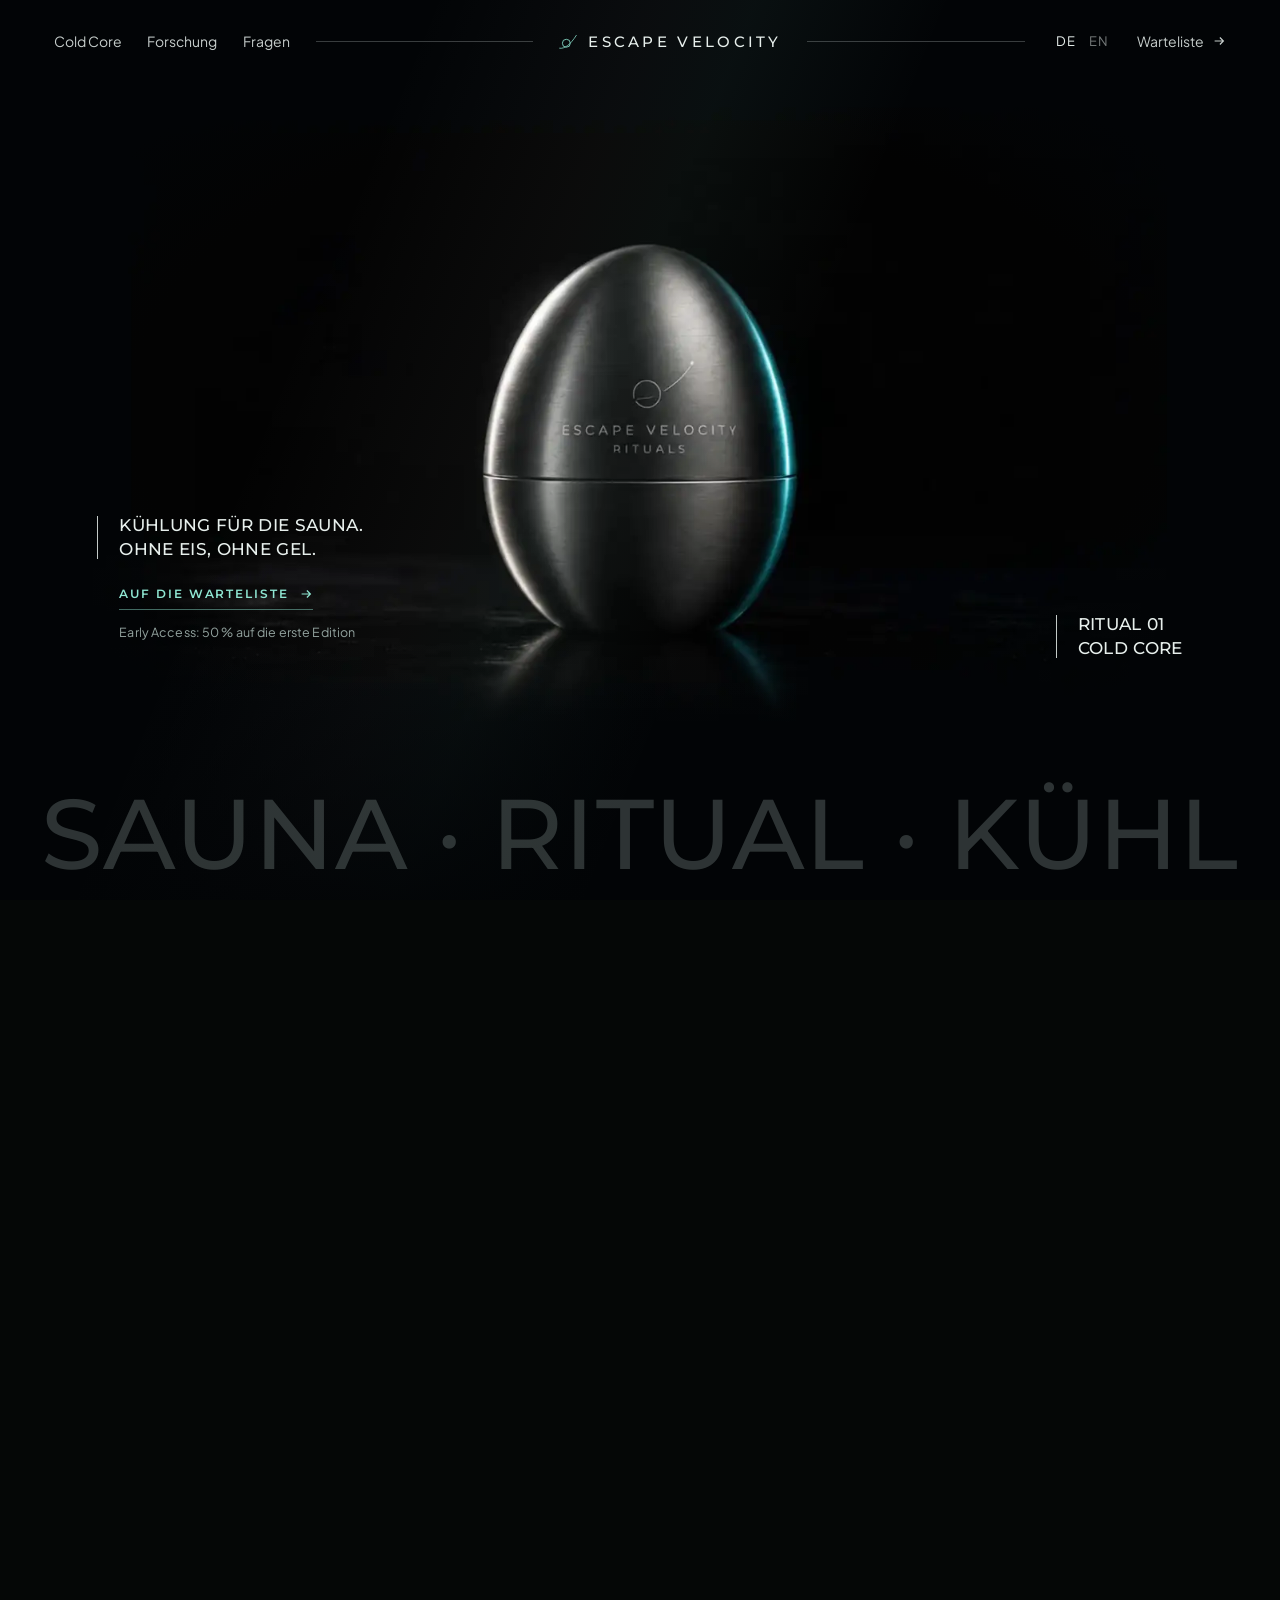
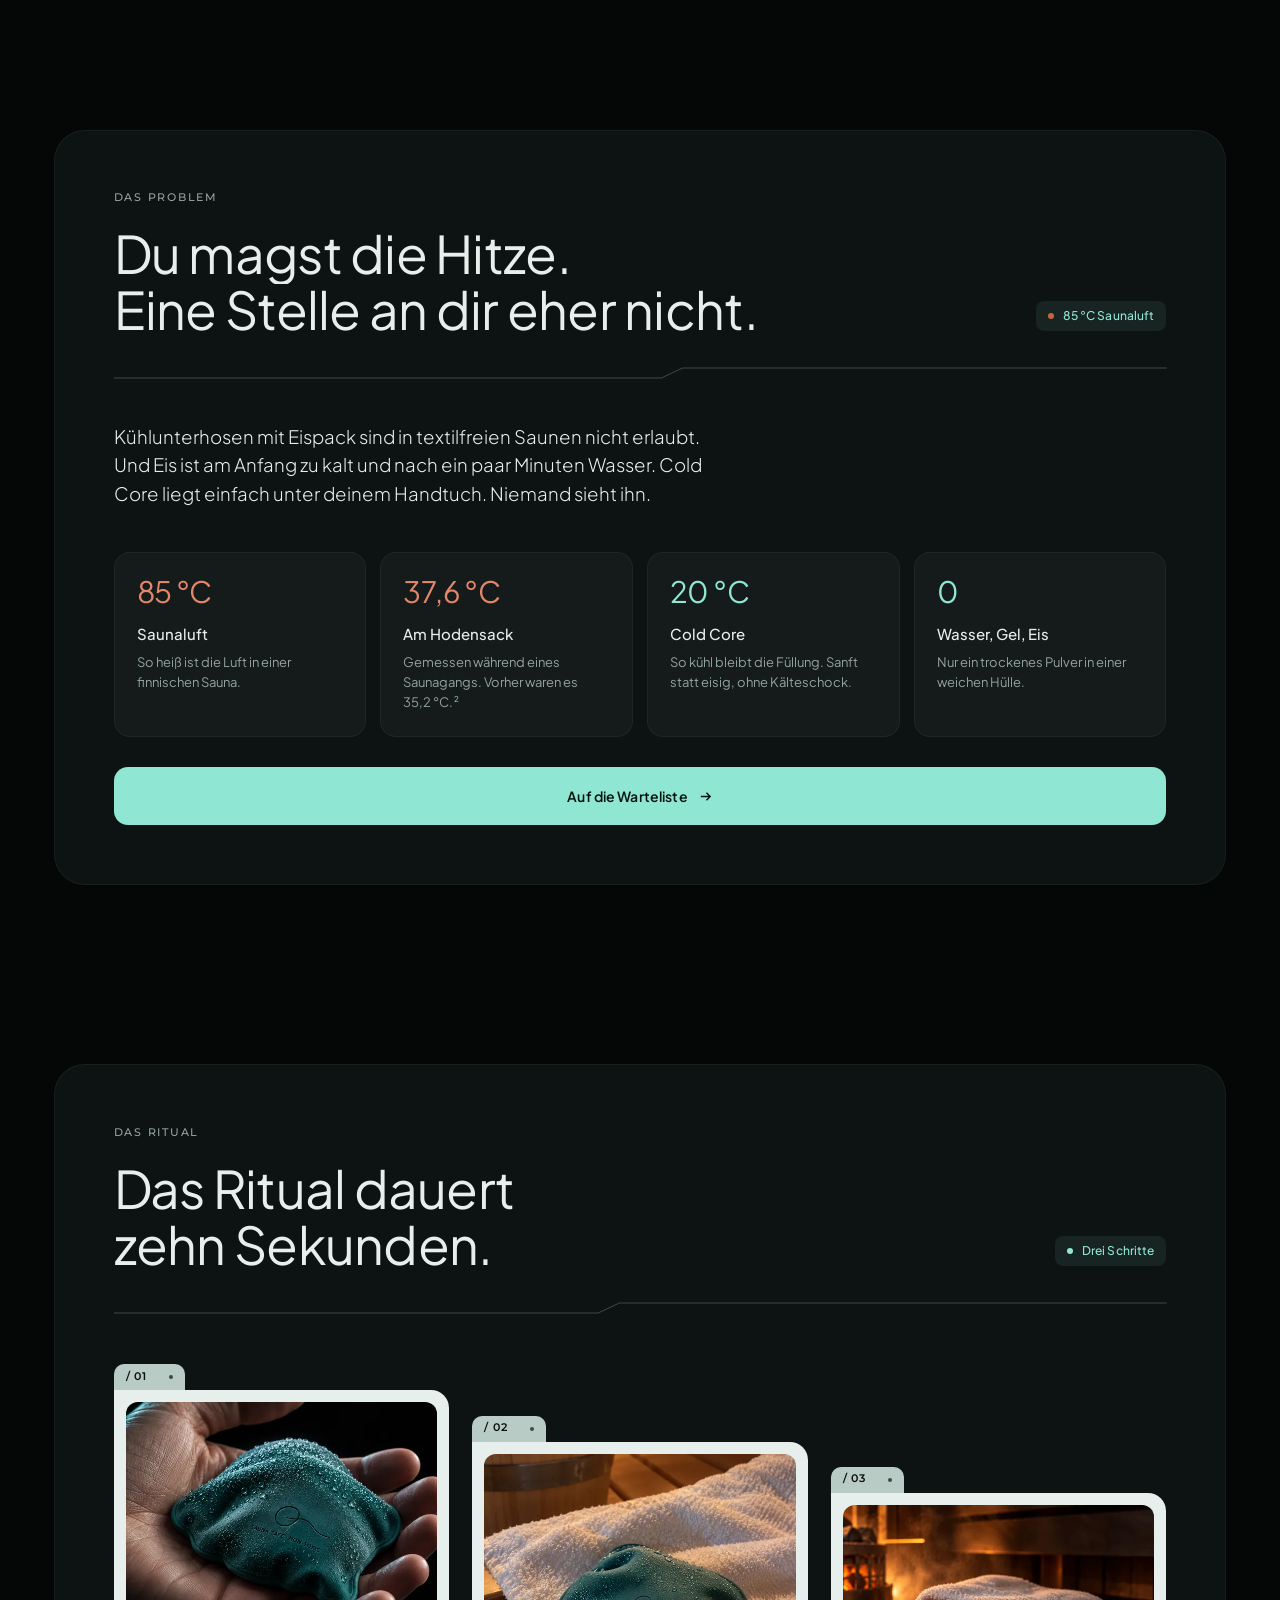
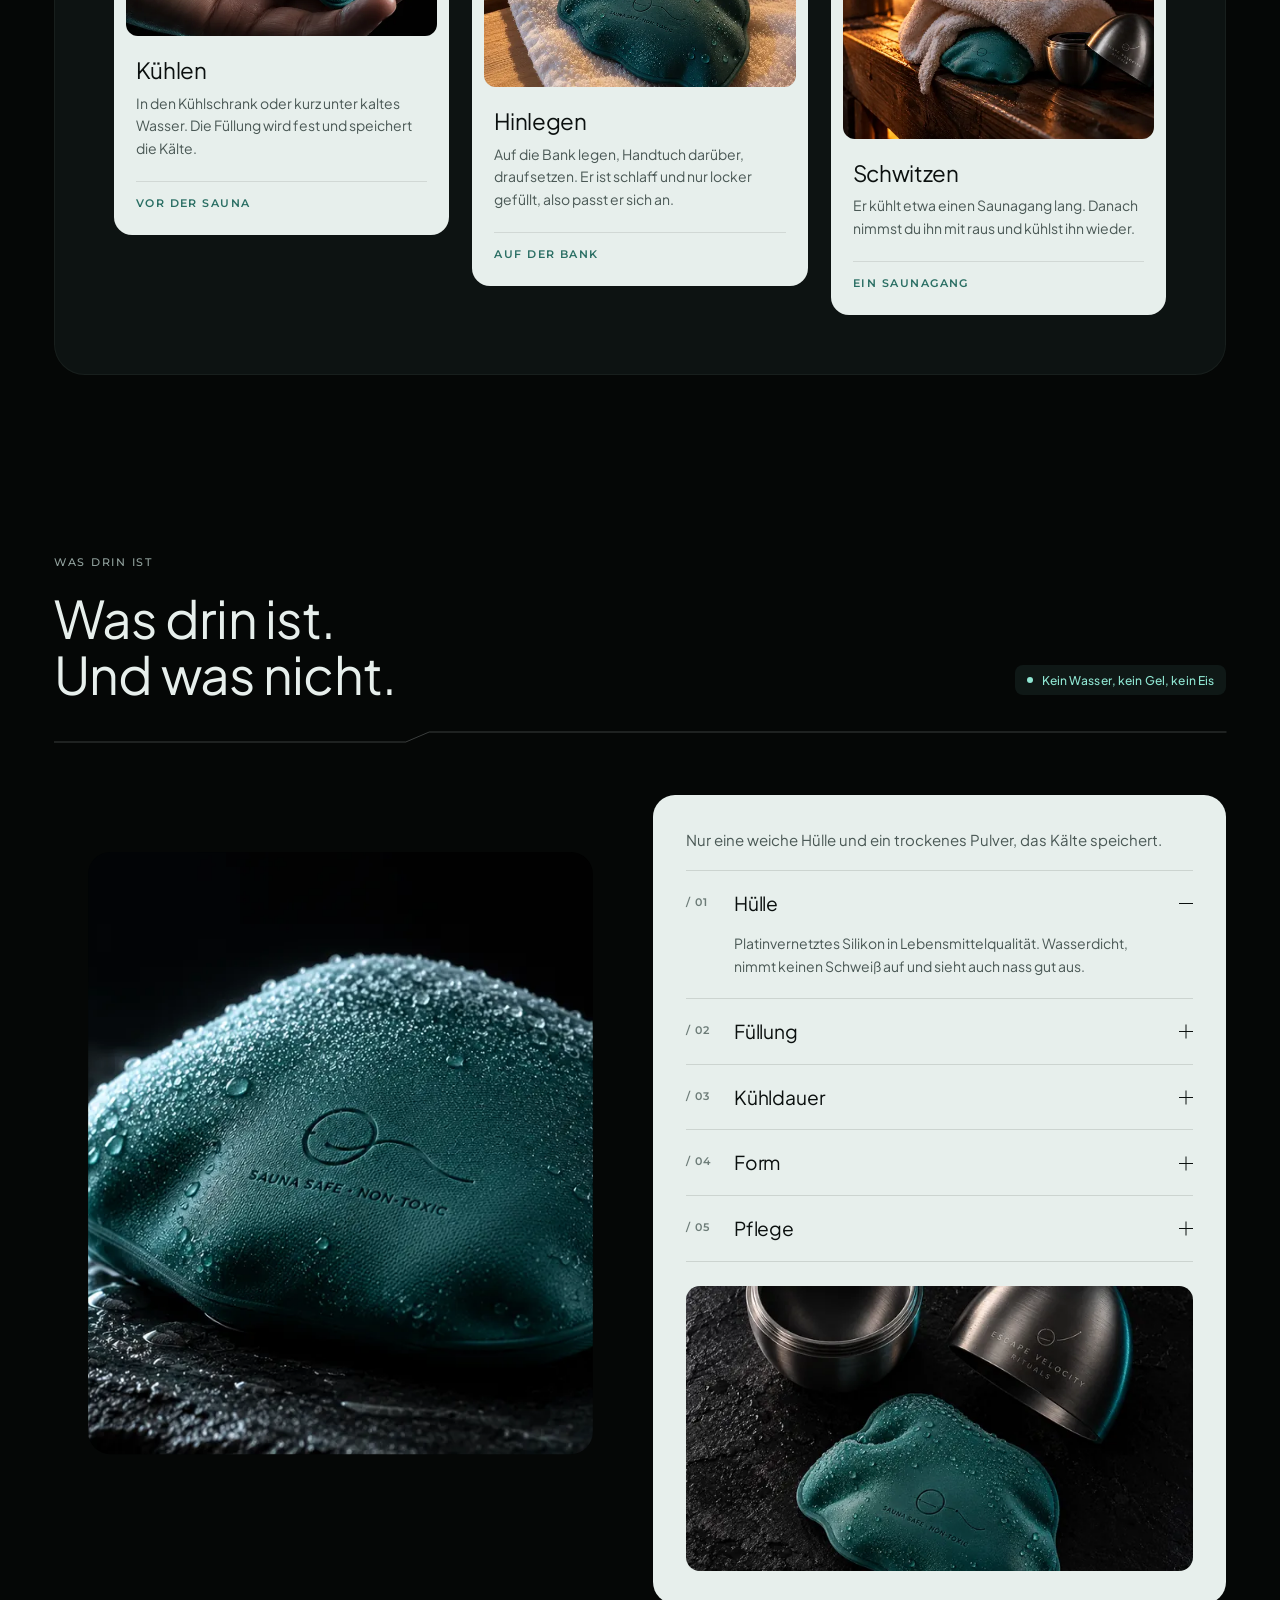
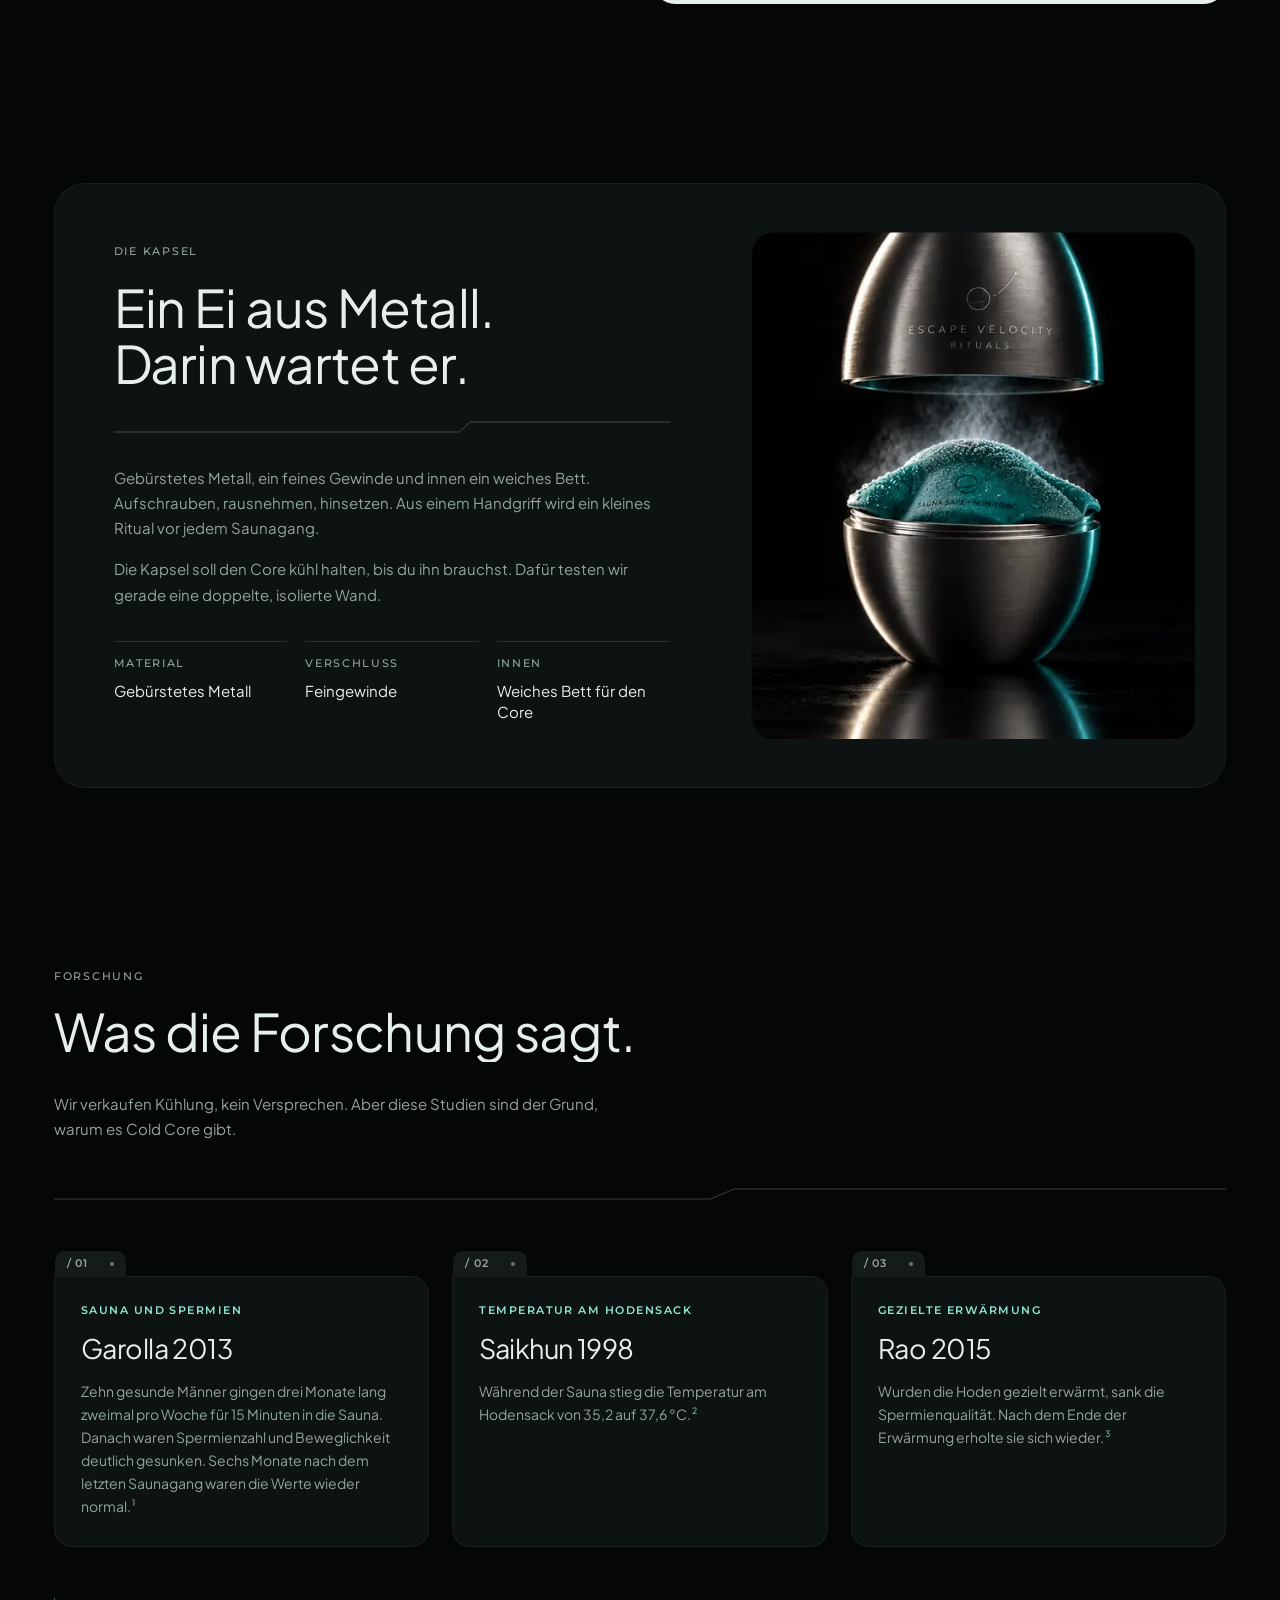
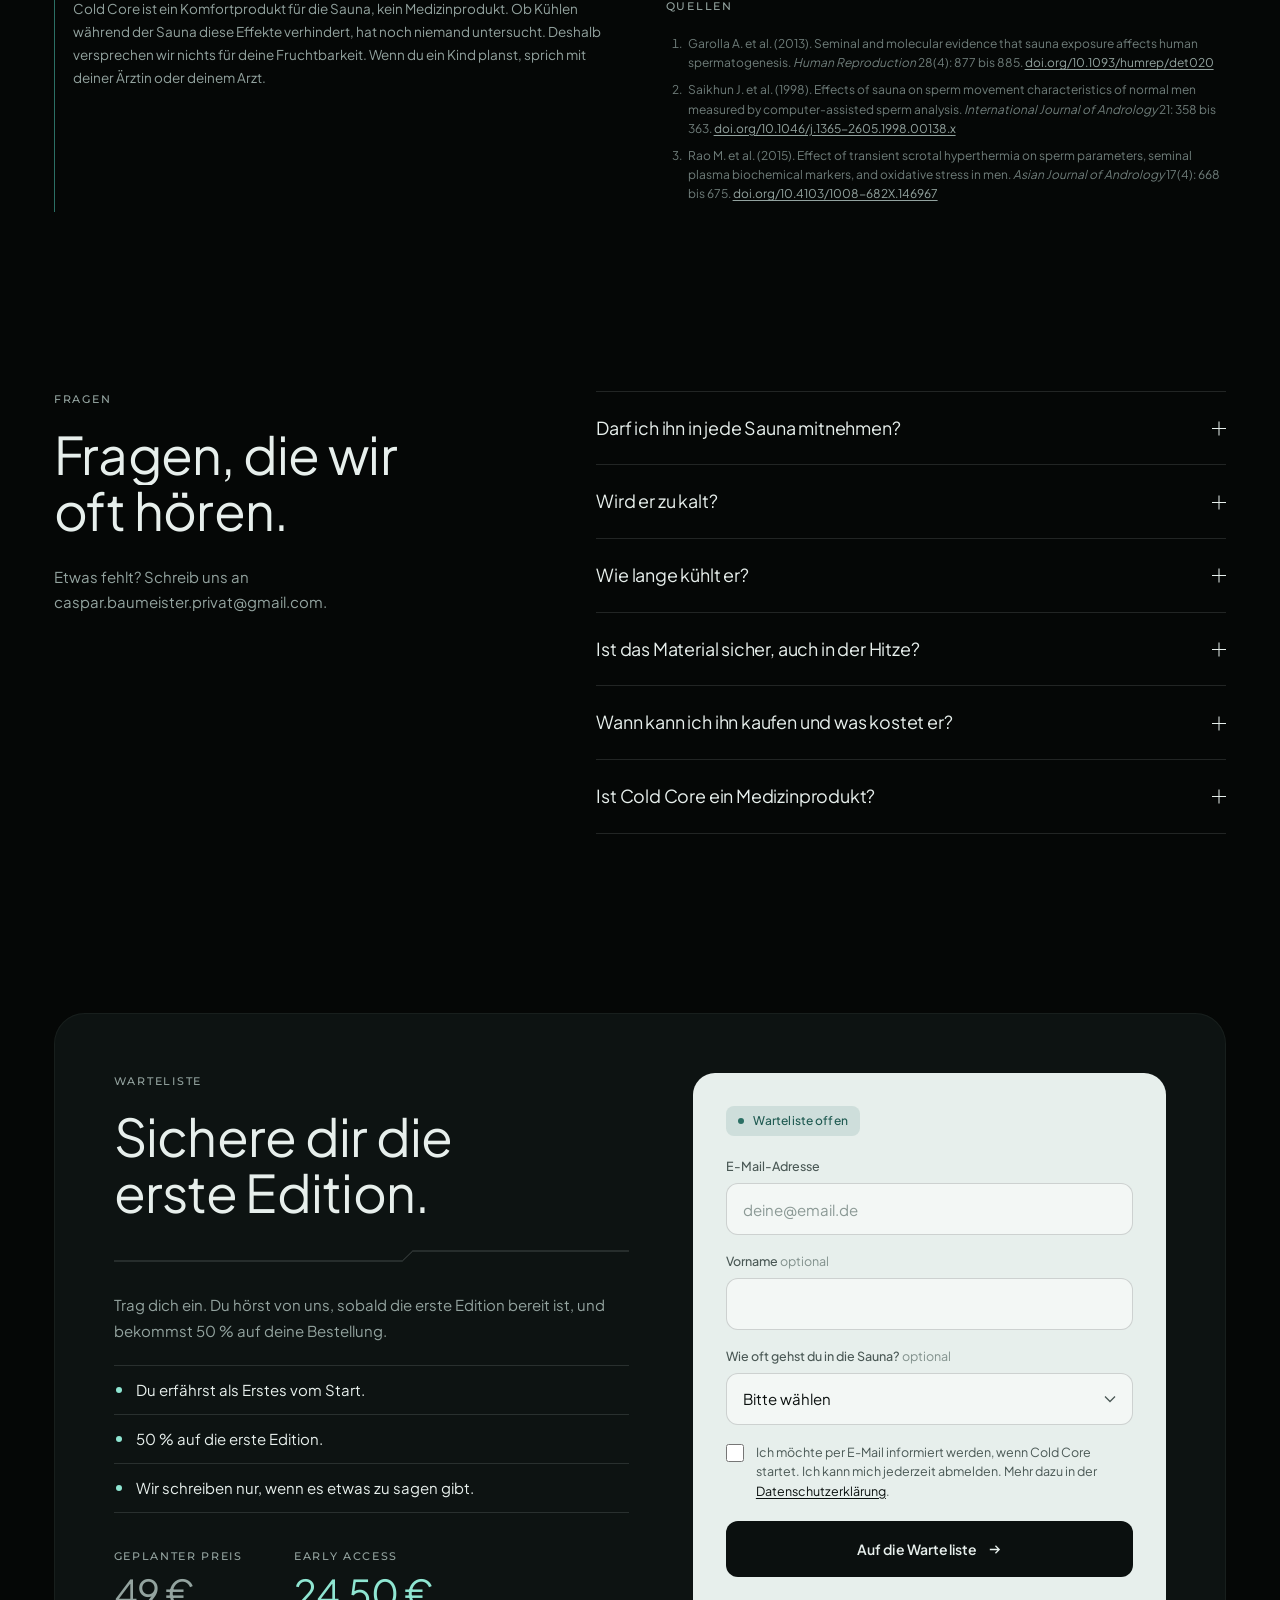
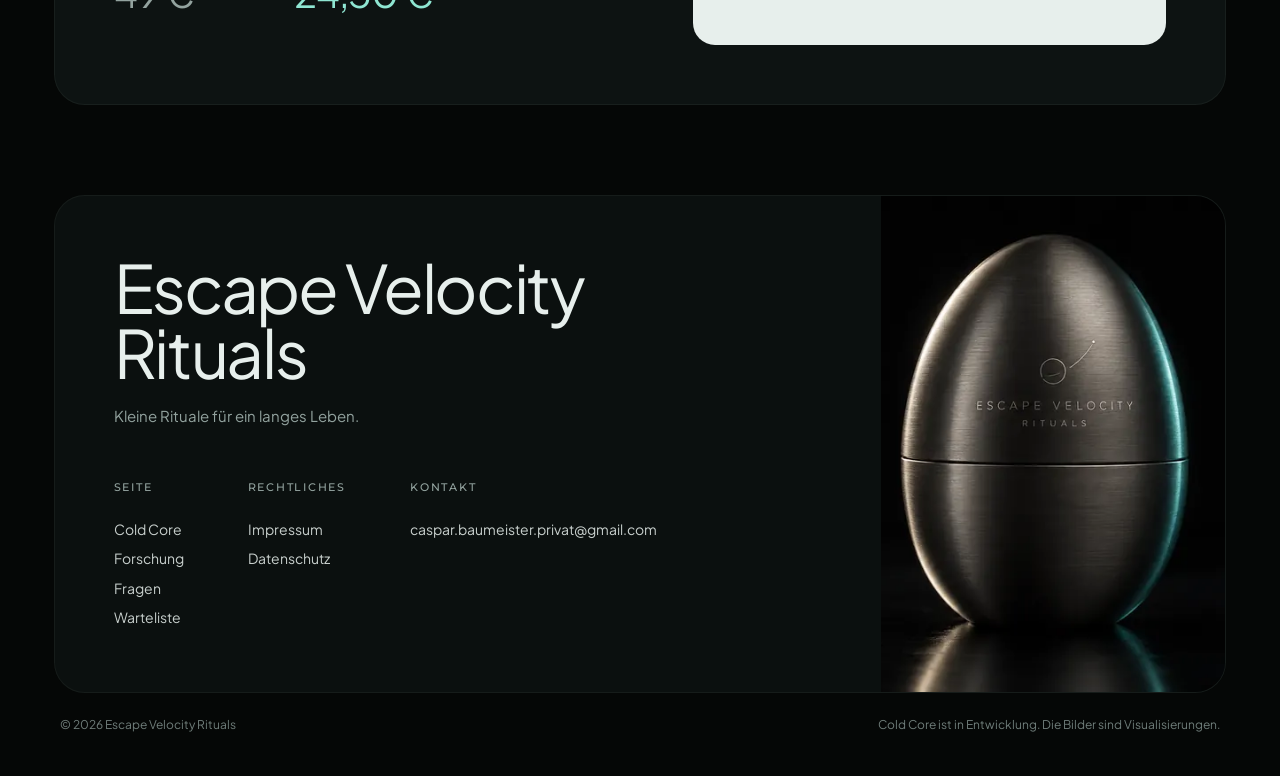
==== commit b6dba3af: "Use custom domain escapevelocityrituals.com Co-Authored-By: Claude Opus 5.5 <noreply@anthropic.com> " ====
--- a/index.html
+++ b/index.html
@@ -12,12 +12,12 @@
 <meta property="og:type" content="website">
 <meta property="og:title" content="Cold Core von Escape Velocity Rituals">
 <meta property="og:description" content="Kühlung für die Sauna. Ohne Eis, ohne Gel. Jetzt auf die Warteliste: 50 % auf die erste Edition.">
-<meta property="og:url" content="https://caspar-baumeister.github.io/escape-velocity-rituals/">
-<meta property="og:image" content="https://caspar-baumeister.github.io/escape-velocity-rituals/assets/img/og.jpg">
+<meta property="og:url" content="https://escapevelocityrituals.com/">
+<meta property="og:image" content="https://escapevelocityrituals.com/assets/img/og.jpg">
 <meta property="og:image:width" content="1200">
 <meta property="og:image:height" content="630">
 <meta name="twitter:card" content="summary_large_image">
-<link rel="canonical" href="https://caspar-baumeister.github.io/escape-velocity-rituals/">
+<link rel="canonical" href="https://escapevelocityrituals.com/">
 <link rel="preload" href="fonts/plus-jakarta-sans-latin-wght-normal.woff2" as="font" type="font/woff2" crossorigin>
 <link rel="preload" href="fonts/montserrat-latin-wght-normal.woff2" as="font" type="font/woff2" crossorigin>
 <link rel="preload" href="assets/frames/desktop/f_000.webp" as="image" media="(min-aspect-ratio: 1/1)">
